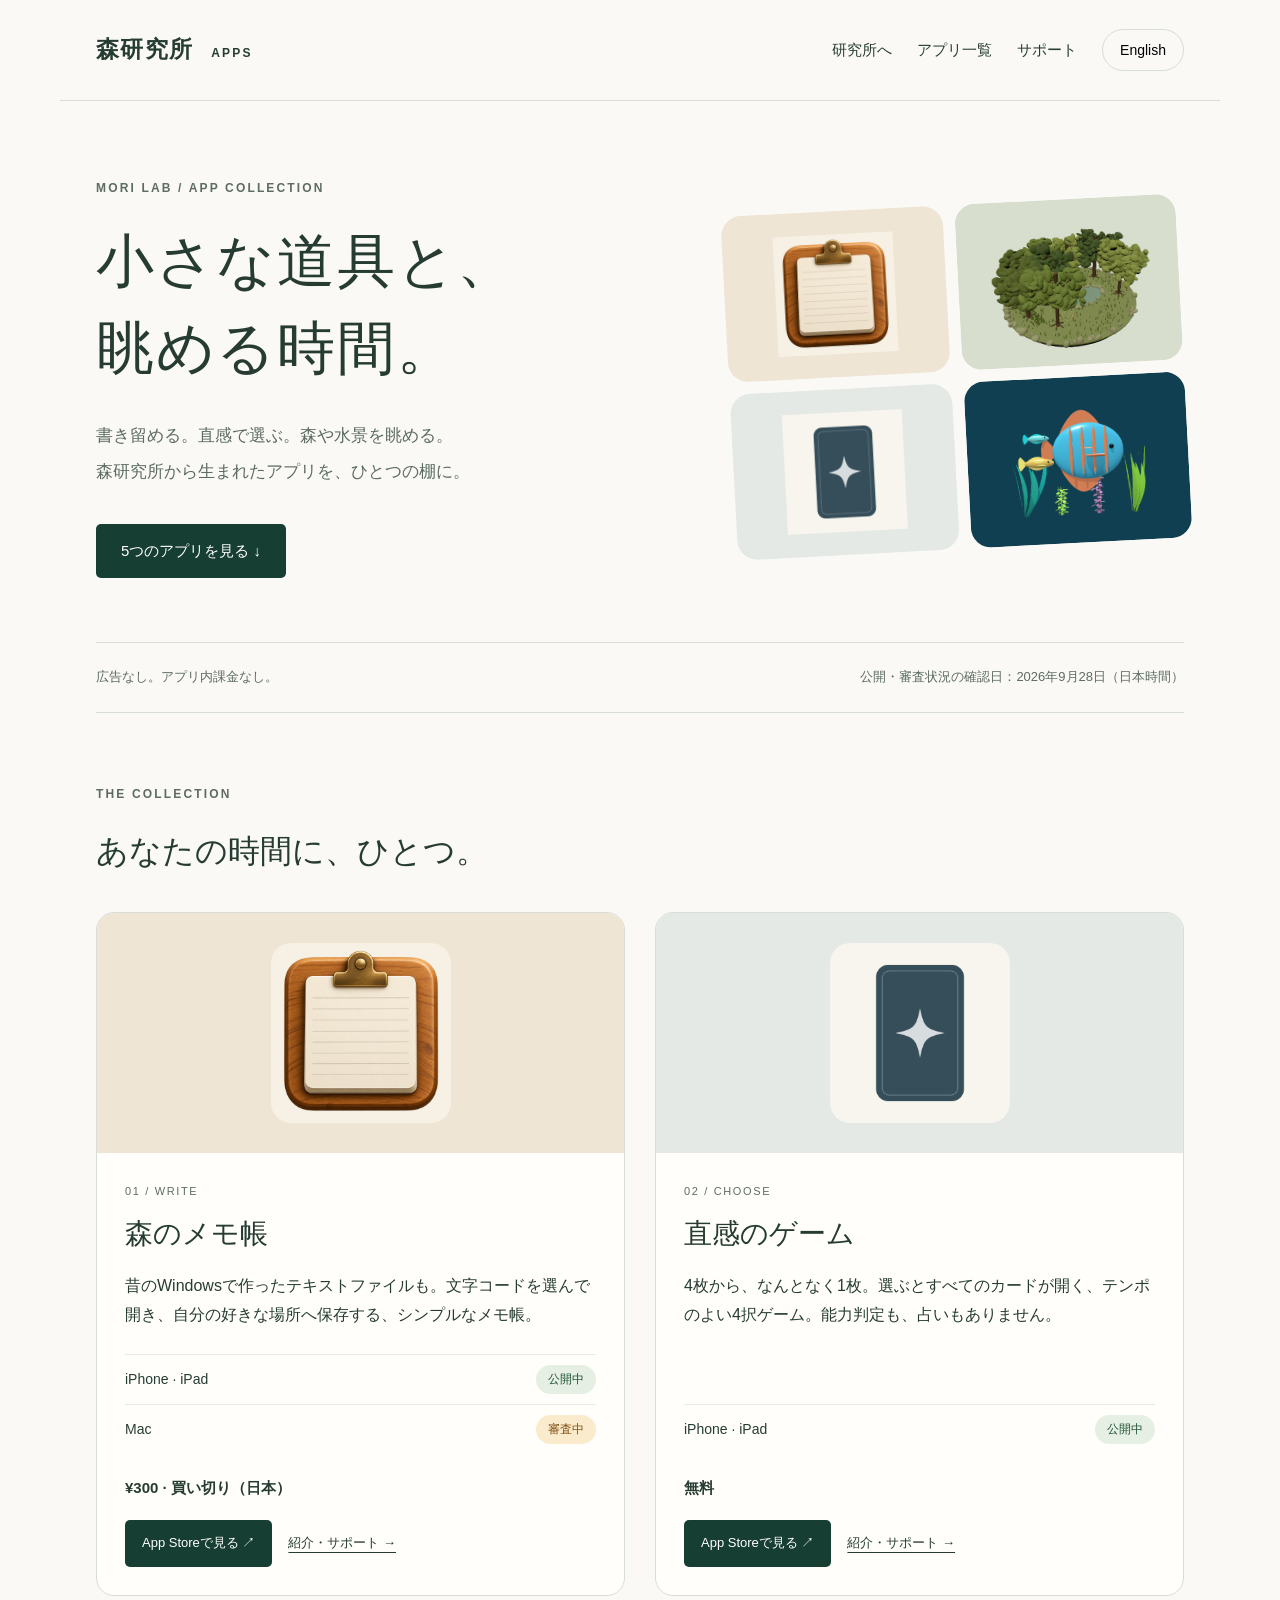
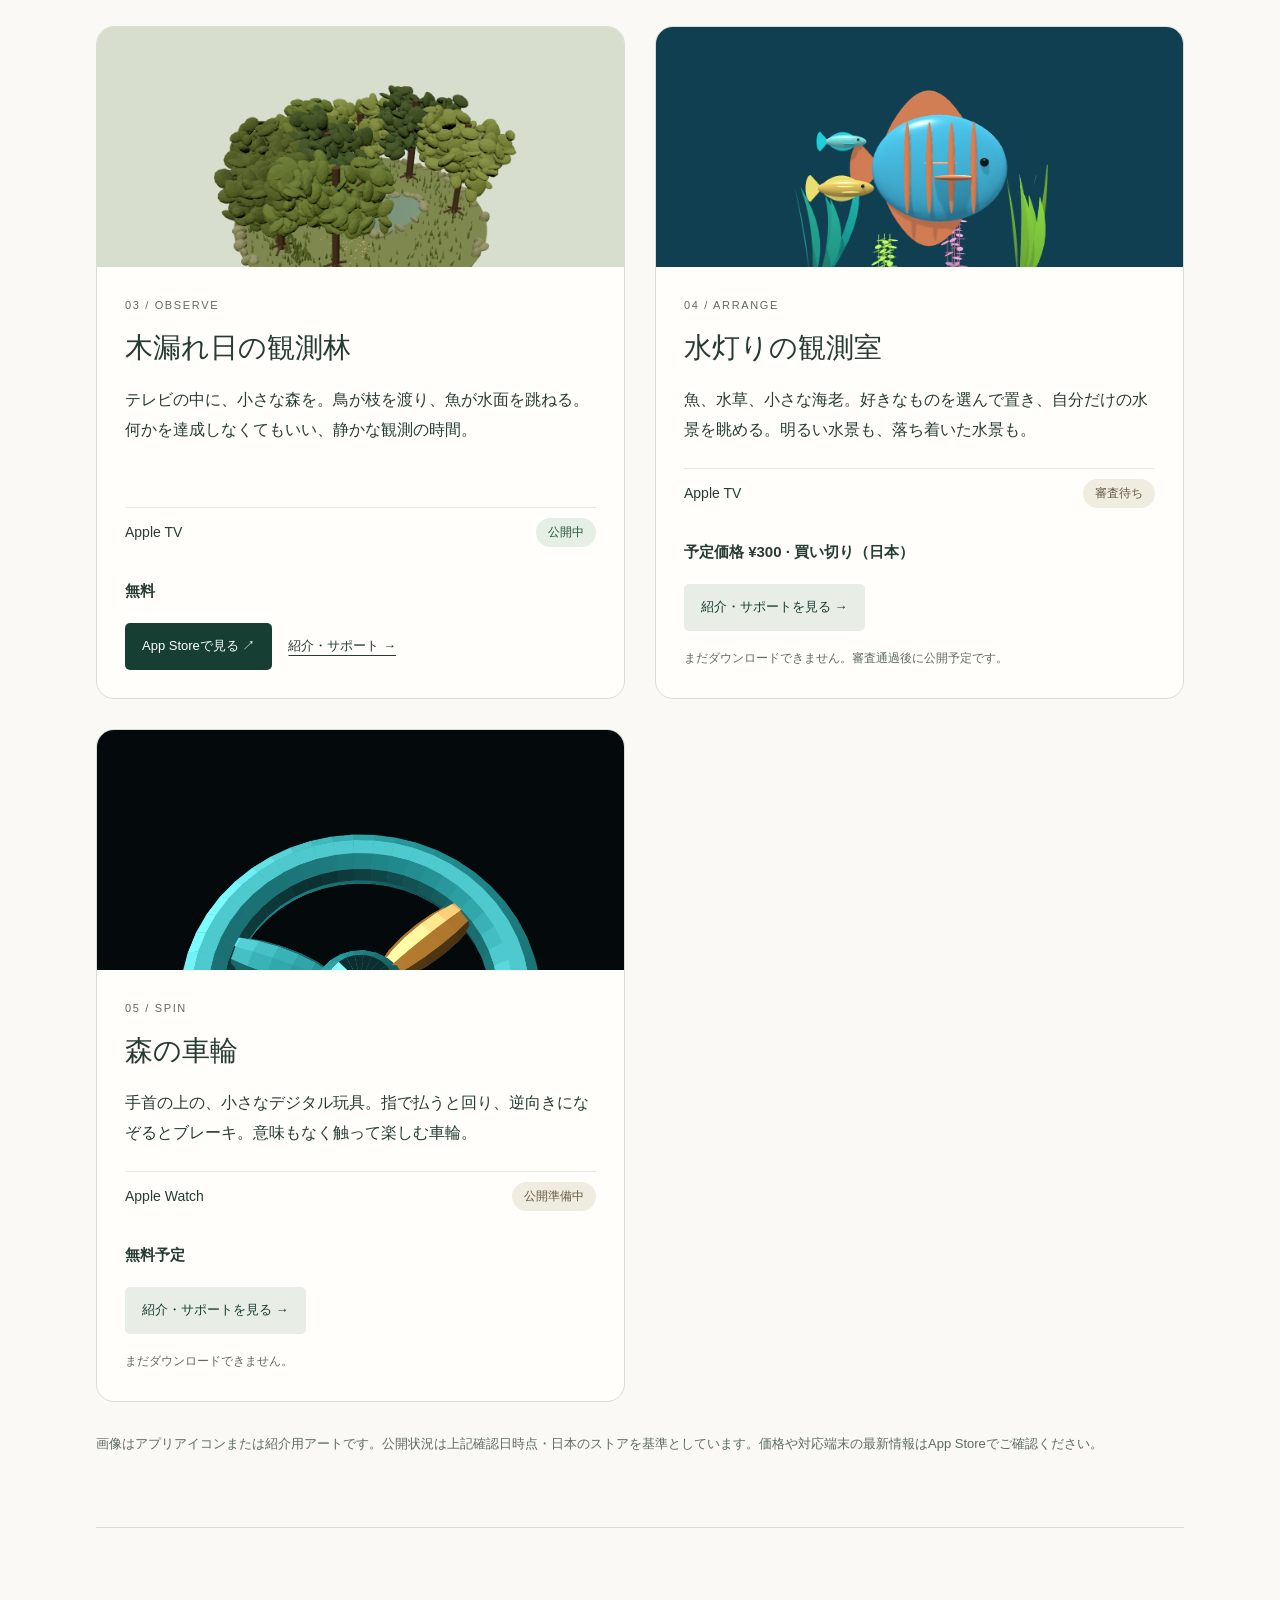
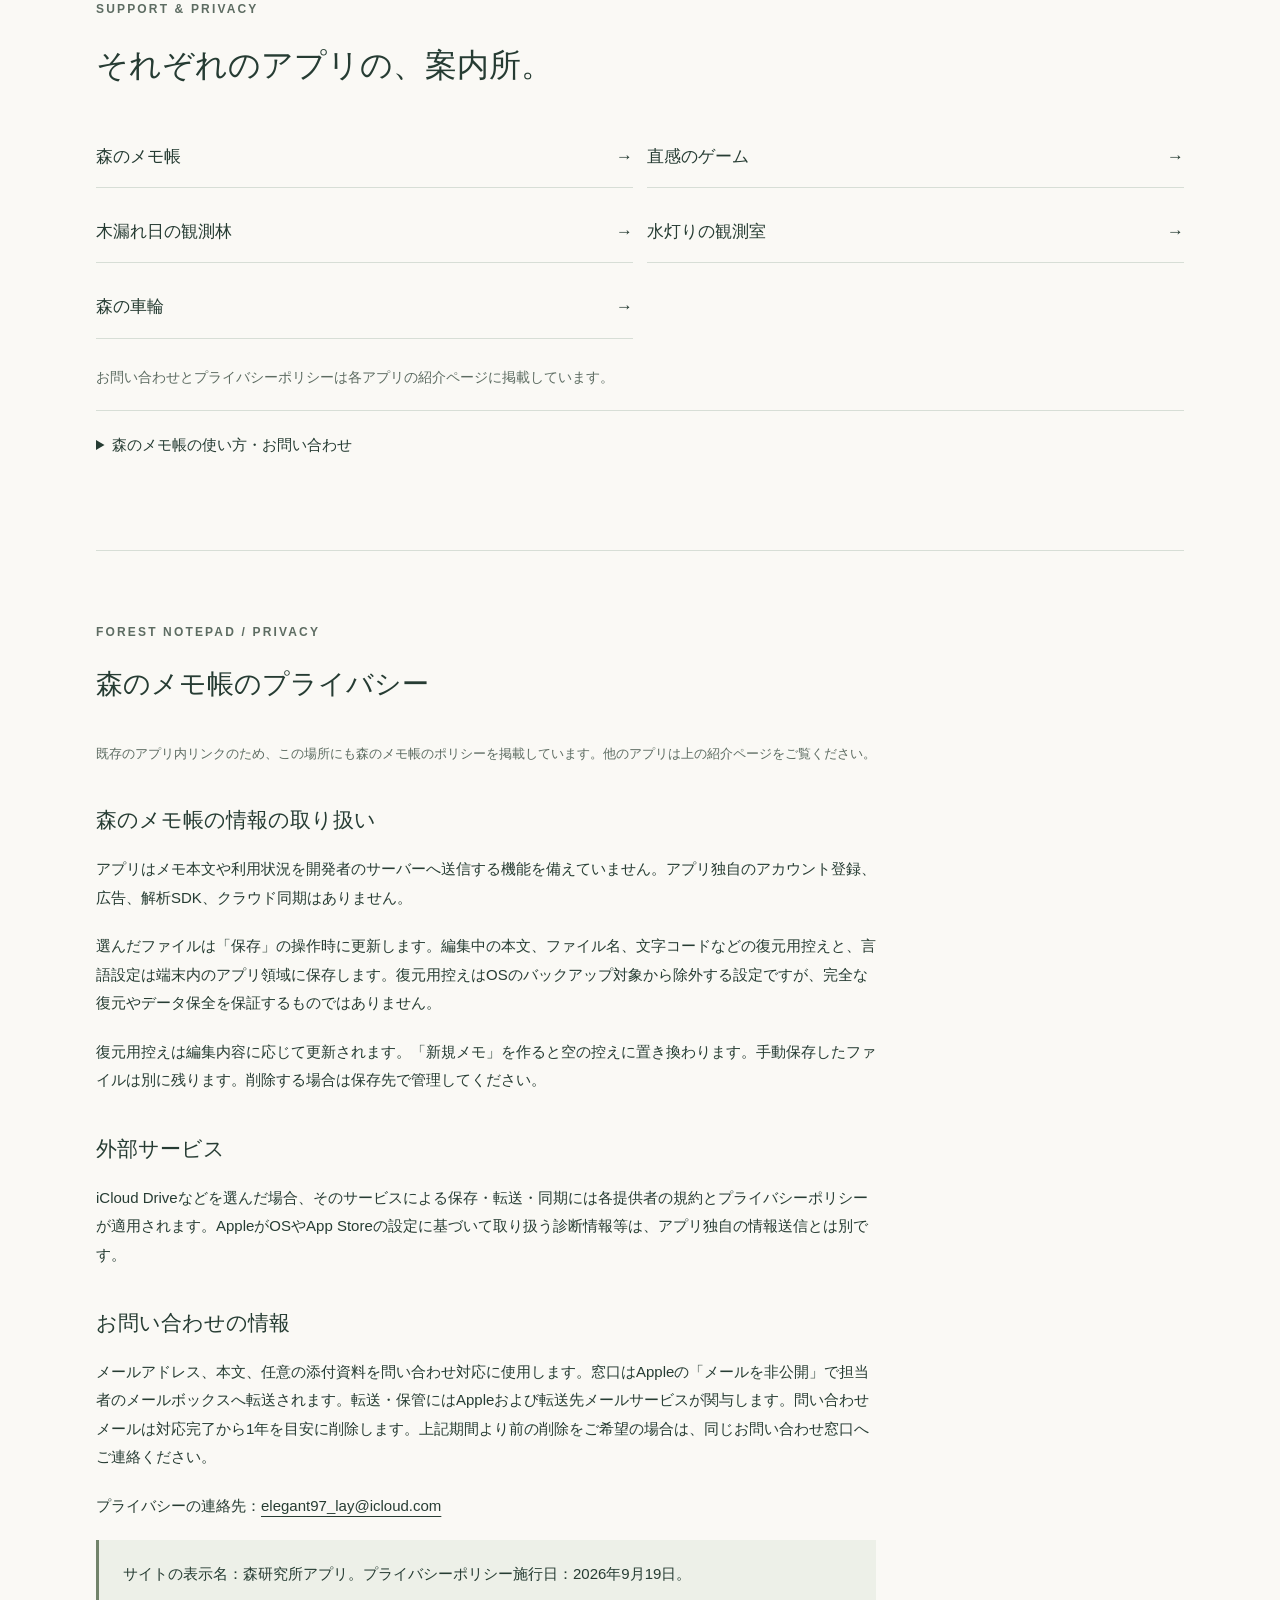
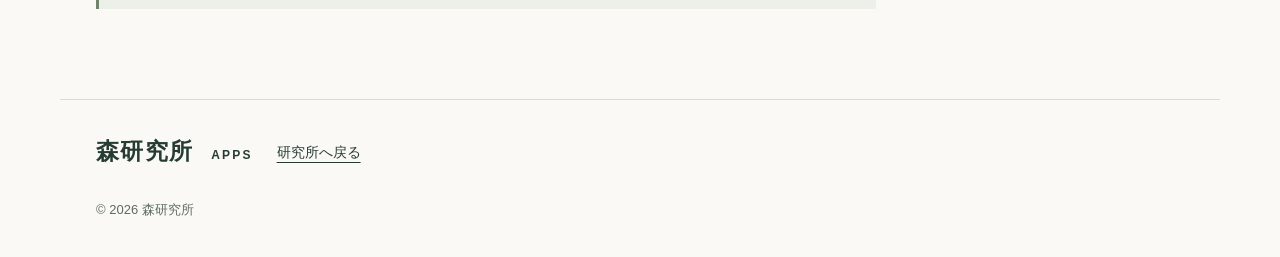
==== apps.html @ 196e6531 "Add Forest Wheel support and privacy page as preparing for release" ====
<!doctype html>
<html lang="ja"><head><meta charset="utf-8"><meta name="viewport" content="width=device-width,initial-scale=1"><meta name="description" content="森研究所のアプリをひとつの棚に。森のメモ帳、直感のゲーム、木漏れ日の観測林、水灯りの観測室の紹介・公開状況・サポート。"><title>森研究所アプリ | 小さな道具と、眺める時間。</title><link rel="icon" href="apps-notepad.png"><link rel="stylesheet" href="apps.css"><link rel="stylesheet" href="apps-catalog.css"></head>
<body class="catalog"><a class="skip" href="#apps">アプリ一覧へ</a>
<header><a class="brand" href="apps.html">森研究所 <span>APPS</span></a><nav aria-label="Main"><a href="index.html" data-ja="研究所へ" data-en="Mori Lab">研究所へ</a><a href="#apps" data-ja="アプリ一覧" data-en="Collection">アプリ一覧</a><a href="#support" data-ja="サポート" data-en="Support">サポート</a><button id="language" type="button" aria-label="Switch to English">English</button></nav></header>
<main id="home"><section class="catalog-hero"><div><p class="eyebrow">MORI LAB / APP COLLECTION</p><h1 data-ja="小さな道具と、<br>眺める時間。" data-en="Small tools.<br>Quiet moments.">小さな道具と、<br>眺める時間。</h1><p class="intro" data-ja="書き留める。直感で選ぶ。森や水景を眺める。<br>森研究所から生まれたアプリを、ひとつの棚に。" data-en="Write a note. Follow a hunch. Watch a little world.<br>All our released and submitted apps, in one place.">書き留める。直感で選ぶ。森や水景を眺める。<br>森研究所から生まれたアプリを、ひとつの棚に。</p><a class="button" href="#apps" data-ja="5つのアプリを見る ↓" data-en="Explore the five apps ↓">5つのアプリを見る ↓</a></div><div class="collection-art" aria-hidden="true"><div class="tile note"><img src="apps-notepad.png" alt="" width="1024" height="1024"></div><div class="tile forest"><img src="apps-forest-observatory.png" alt="" width="1280" height="768"></div><div class="tile cards"><img src="apps-intuition.png" alt="" width="1024" height="1024"></div><div class="tile water"><img src="waterlight-art.png" alt="" width="1280" height="768"></div></div></section>
<div class="collection-note"><p data-ja="広告なし。アプリ内課金なし。" data-en="No ads. No in-app purchases.">広告なし。アプリ内課金なし。</p><p data-ja="公開・審査状況の確認日：2026年9月28日（日本時間）" data-en="Release status checked: September 28, 2026 (Japan time).">公開・審査状況の確認日：2026年9月28日（日本時間）</p></div>
<section id="apps" class="section"><p class="eyebrow">THE COLLECTION</p><h2 data-ja="あなたの時間に、ひとつ。" data-en="Find a little space for you.">あなたの時間に、ひとつ。</h2><div class="app-grid">
<article class="catalog-card" id="app-notepad"><a class="card-art note" href="notepad.html" aria-label="森のメモ帳の紹介"><img src="apps-notepad.png" alt="森のメモ帳のクリップボードアイコン" width="1024" height="1024"></a><div class="card-copy"><p class="card-kicker">01 / WRITE</p><h3 data-ja="森のメモ帳" data-en="Forest Notepad">森のメモ帳</h3><p class="card-description" data-ja="昔のWindowsで作ったテキストファイルも。文字コードを選んで開き、自分の好きな場所へ保存する、シンプルなメモ帳。" data-en="Open older Japanese Windows text files, choose an encoding, and save where you want. A simple home for plain text.">昔のWindowsで作ったテキストファイルも。文字コードを選んで開き、自分の好きな場所へ保存する、シンプルなメモ帳。</p><ul class="release-list"><li><span>iPhone · iPad</span><span class="release live" data-ja="公開中" data-en="Available">公開中</span></li><li><span>Mac</span><span class="release review" data-ja="審査中" data-en="In review">審査中</span></li></ul><p class="price" data-ja="¥300 · 買い切り（日本）" data-en="¥300 · One-time purchase in Japan">¥300 · 買い切り（日本）</p><div class="card-links"><a class="button" href="https://apps.apple.com/jp/app/id6816288116" data-ja="App Storeで見る ↗" data-en="View on the App Store ↗">App Storeで見る ↗</a><a href="notepad.html" data-ja="紹介・サポート →" data-en="Details & support →">紹介・サポート →</a></div></div></article>
<article class="catalog-card" id="app-intuition"><a class="card-art cards" href="intuition-game.html" aria-label="直感のゲームの紹介"><img src="apps-intuition.png" alt="直感のゲームのカードアイコン" width="1024" height="1024"></a><div class="card-copy"><p class="card-kicker">02 / CHOOSE</p><h3>直感のゲーム</h3><p class="card-description" data-ja="4枚から、なんとなく1枚。選ぶとすべてのカードが開く、テンポのよい4択ゲーム。能力判定も、占いもありません。" data-en="Four cards. Follow a hunch. Reveal all four, then try again. A simple guessing game, not a test of psychic ability.">4枚から、なんとなく1枚。選ぶとすべてのカードが開く、テンポのよい4択ゲーム。能力判定も、占いもありません。</p><ul class="release-list"><li><span>iPhone · iPad</span><span class="release live" data-ja="公開中" data-en="Available">公開中</span></li></ul><p class="price" data-ja="無料" data-en="Free">無料</p><div class="card-links"><a class="button" href="https://apps.apple.com/jp/app/id6815533406" data-ja="App Storeで見る ↗" data-en="View on the App Store ↗">App Storeで見る ↗</a><a href="intuition-game.html" data-ja="紹介・サポート →" data-en="Details & support →">紹介・サポート →</a></div></div></article>
<article class="catalog-card" id="app-forest"><a class="card-art forest" href="forest-observatory.html" aria-label="木漏れ日の観測林の紹介"><img src="apps-forest-observatory.png" alt="木々と池のある、小さな立体の森" width="1280" height="768" loading="lazy"></a><div class="card-copy"><p class="card-kicker">03 / OBSERVE</p><h3>木漏れ日の観測林</h3><p class="card-description" data-ja="テレビの中に、小さな森を。鳥が枝を渡り、魚が水面を跳ねる。何かを達成しなくてもいい、静かな観測の時間。" data-en="A little forest on your TV. Birds move between branches; fish jump from the pond. Nothing to achieve. Just time to observe.">テレビの中に、小さな森を。鳥が枝を渡り、魚が水面を跳ねる。何かを達成しなくてもいい、静かな観測の時間。</p><ul class="release-list"><li><span>Apple TV</span><span class="release live" data-ja="公開中" data-en="Available">公開中</span></li></ul><p class="price" data-ja="無料" data-en="Free">無料</p><div class="card-links"><a class="button" href="https://apps.apple.com/jp/app/id6814846496" data-ja="App Storeで見る ↗" data-en="View on the App Store ↗">App Storeで見る ↗</a><a href="forest-observatory.html" data-ja="紹介・サポート →" data-en="Details & support →">紹介・サポート →</a></div></div></article>
<article class="catalog-card" id="app-waterlight"><a class="card-art water" href="waterlight.html" aria-label="水灯りの観測室の紹介"><img src="waterlight-art.png" alt="青い魚と小魚、鮮やかな水草" width="1280" height="768" loading="lazy"></a><div class="card-copy"><p class="card-kicker">04 / ARRANGE</p><h3>水灯りの観測室</h3><p class="card-description" data-ja="魚、水草、小さな海老。好きなものを選んで置き、自分だけの水景を眺める。明るい水景も、落ち着いた水景も。" data-en="Choose fish, aquatic plants and tiny shrimp. Arrange your own underwater scene, in bright or subdued light.">魚、水草、小さな海老。好きなものを選んで置き、自分だけの水景を眺める。明るい水景も、落ち着いた水景も。</p><ul class="release-list"><li><span>Apple TV</span><span class="release pending" data-ja="審査待ち" data-en="Waiting for review">審査待ち</span></li></ul><p class="price" data-ja="予定価格 ¥300 · 買い切り（日本）" data-en="Planned: ¥300 · One-time purchase in Japan">予定価格 ¥300 · 買い切り（日本）</p><div class="card-links"><a class="button secondary" href="waterlight.html" data-ja="紹介・サポートを見る →" data-en="Details & support →">紹介・サポートを見る →</a></div><p class="availability-note" data-ja="まだダウンロードできません。審査通過後に公開予定です。" data-en="Not available to download yet. Release is planned after approval.">まだダウンロードできません。審査通過後に公開予定です。</p></div></article>
<article class="catalog-card" id="app-kururi"><a class="card-art" href="kururi.html" aria-label="森の車輪の紹介"><img src="kururi-icon.png" alt="青緑と金色の車輪" width="1024" height="1024" loading="lazy"></a><div class="card-copy"><p class="card-kicker">05 / SPIN</p><h3>森の車輪</h3><p class="card-description" data-ja="手首の上の、小さなデジタル玩具。指で払うと回り、逆向きになぞるとブレーキ。意味もなく触って楽しむ車輪。" data-en="A small digital toy for your wrist. Flick to spin, swipe the other way to slow down, and touch the center to stop.">手首の上の、小さなデジタル玩具。指で払うと回り、逆向きになぞるとブレーキ。意味もなく触って楽しむ車輪。</p><ul class="release-list"><li><span>Apple Watch</span><span class="release pending" data-ja="公開準備中" data-en="Preparing for release">公開準備中</span></li></ul><p class="price" data-ja="無料予定" data-en="Planned: Free">無料予定</p><div class="card-links"><a class="button secondary" href="kururi.html" data-ja="紹介・サポートを見る →" data-en="Details & support →">紹介・サポートを見る →</a></div><p class="availability-note" data-ja="まだダウンロードできません。" data-en="Not available to download yet.">まだダウンロードできません。</p></div></article>
</div><p class="catalog-caption" data-ja="画像はアプリアイコンまたは紹介用アートです。公開状況は上記確認日時点・日本のストアを基準としています。価格や対応端末の最新情報はApp Storeでご確認ください。" data-en="Images are app icons or promotional artwork. Status reflects the Japanese storefront as of the date above. Check the App Store for current prices and compatibility.">画像はアプリアイコンまたは紹介用アートです。公開状況は上記確認日時点・日本のストアを基準としています。価格や対応端末の最新情報はApp Storeでご確認ください。</p></section>
<section id="support" class="section"><p class="eyebrow">SUPPORT & PRIVACY</p><h2 data-ja="それぞれのアプリの、案内所。" data-en="A little help, for each app.">それぞれのアプリの、案内所。</h2><div class="support-grid"><a href="notepad.html#support">森のメモ帳 <span>→</span></a><a href="intuition-game.html#support">直感のゲーム <span>→</span></a><a href="forest-observatory.html#support">木漏れ日の観測林 <span>→</span></a><a href="waterlight.html#support">水灯りの観測室 <span>→</span></a><a href="kururi.html#support">森の車輪 <span>→</span></a></div><p class="support-contact" data-ja="お問い合わせとプライバシーポリシーは各アプリの紹介ページに掲載しています。" data-en="Find contact details and the privacy policy on each app’s page.">お問い合わせとプライバシーポリシーは各アプリの紹介ページに掲載しています。</p><details class="legacy-support"><summary data-ja="森のメモ帳の使い方・お問い合わせ" data-en="Forest Notepad instructions & contact">森のメモ帳の使い方・お問い合わせ</summary><div id="support-copy"></div></details></section>
<section id="privacy" class="section privacy"><p class="eyebrow">FOREST NOTEPAD / PRIVACY</p><h2 data-ja="森のメモ帳のプライバシー" data-en="Forest Notepad privacy">森のメモ帳のプライバシー</h2><p class="catalog-caption" data-ja="既存のアプリ内リンクのため、この場所にも森のメモ帳のポリシーを掲載しています。他のアプリは上の紹介ページをご覧ください。" data-en="This policy remains here for existing in-app links. For other apps, see their individual pages above.">既存のアプリ内リンクのため、この場所にも森のメモ帳のポリシーを掲載しています。他のアプリは上の紹介ページをご覧ください。</p><div id="privacy-copy"></div></section>
</main><footer><a class="brand" href="apps.html">森研究所 <span>APPS</span></a><a href="index.html" data-ja="研究所へ戻る" data-en="Back to Mori Lab">研究所へ戻る</a><p>© 2026 森研究所</p></footer><script src="apps.js"></script></body></html>
---- apps.css ----
:root{--forest:#173e32;--paper:#faf9f5;--ink:#263c33;--line:#d7ded6;--muted:#5d6c62}*{box-sizing:border-box}html{scroll-behavior:smooth;scroll-padding-top:30px}body{margin:0;background:var(--paper);color:var(--ink);font-family:-apple-system,BlinkMacSystemFont,"Hiragino Kaku Gothic ProN",sans-serif;font-size:17px;line-height:1.9}a{color:inherit;text-underline-offset:5px}button{font:inherit;cursor:pointer}.preview{background:var(--forest);color:#f4f7ee;text-align:center;padding:8px 16px;font-size:14px}header,main,footer{max-width:1160px;margin:auto;padding:0 36px}header{display:flex;align-items:center;justify-content:space-between;padding-top:28px;padding-bottom:28px;border-bottom:1px solid var(--line);gap:24px}.brand{text-decoration:none;font-size:23px;font-weight:650;letter-spacing:.06em}.brand span{font-size:12px;letter-spacing:.18em;margin-left:10px}nav{display:flex;gap:25px;align-items:center;font-size:15px}nav a{text-decoration:none}nav button{font-size:14px;border:1px solid var(--line);border-radius:40px;padding:7px 17px;background:transparent}.hero{display:grid;grid-template-columns:1.2fr 1fr;align-items:center;min-height:620px;gap:40px}.eyebrow{font-size:12px;font-weight:650;letter-spacing:.18em;color:var(--muted);margin:0 0 20px}h1{font-family:serif;font-size:clamp(34px,4.1vw,54px);line-height:1.55;letter-spacing:.03em;margin:0 0 26px;font-weight:500}.intro{color:var(--muted);line-height:2.1;margin-bottom:34px}.button{display:inline-block;background:var(--forest);color:white;text-decoration:none;padding:13px 25px;border-radius:5px;font-size:15px}.art{position:relative;text-align:center;padding:45px 20px;background:#e9eee5;border-radius:200px 200px 10px 10px}.art img{display:block;position:relative;width:76%;height:auto;margin:0 auto;mix-blend-mode:multiply;filter:drop-shadow(0 20px 15px #24332516)}.art p{font-size:11px;letter-spacing:.2em;margin:20px 0 0}.section{padding:70px 0;border-top:1px solid var(--line)}h2{font-family:serif;font-size:32px;font-weight:500;line-height:1.6;margin:0 0 35px}h3{font-size:25px;font-weight:550;margin:15px 0}p{margin:0 0 20px}.app{display:grid;grid-template-columns:60px 1fr 1fr;gap:30px;padding:38px 0}.app-number{font-family:serif;font-size:30px;color:#89958a}.tag{display:inline-block;border:1px solid #becab9;border-radius:30px;padding:3px 13px;font-size:13px}.platform{font-size:14px;color:var(--muted);letter-spacing:.05em}.text-link{font-size:15px}.paper{background:#fffefb;padding:23px 28px;border:1px solid #e1dfd4;box-shadow:5px 8px 0 #eae7dc;transform:rotate(1deg)}.paper-top{border-bottom:1px solid var(--line);padding-bottom:10px;font-size:13px}.paper-top span{float:right;font-size:12px}.paper p{font-family:serif;padding:18px 0;line-height:1.8}.paper small{font-size:12px;color:var(--muted)}.features{display:grid;grid-template-columns:repeat(3,1fr);gap:30px}.features article{border-left:1px solid var(--line);padding-left:25px}.features span{font-size:12px;letter-spacing:.12em;color:var(--muted)}.features h3{font-size:21px}.features p{font-size:16px}.copy{max-width:780px}.copy h3{font-size:21px;margin-top:34px}.copy li{padding-bottom:12px}.copy a{overflow-wrap:anywhere}.notice{background:#edf0e8;padding:20px 24px;border-left:3px solid #71836a;font-size:15px}.privacy{font-size:16px}footer{display:flex;flex-wrap:wrap;gap:24px;align-items:center;padding-top:30px;padding-bottom:35px;border-top:1px solid var(--line);font-size:14px}footer p{width:100%;font-size:13px;color:var(--muted);margin:0}a:hover{opacity:.75}a:focus-visible,button:focus-visible{outline:3px solid #b87824;outline-offset:5px}@media(max-width:700px){header,main,footer{padding-left:22px;padding-right:22px}header{align-items:flex-start;flex-direction:column;gap:16px}nav{gap:24px}.hero{grid-template-columns:1fr;padding:50px 0;gap:35px}.art{max-width:330px;width:100%;margin:auto;padding:25px}.art img{width:70%}.section{padding:45px 0}.app{grid-template-columns:1fr;padding:0;gap:20px}.app-number{display:none}.paper{margin:10px 4px 0}.features{grid-template-columns:1fr}.features article{padding-bottom:12px}h2{font-size:27px}.copy ul{padding-left:22px}}@media(prefers-reduced-motion:reduce){html{scroll-behavior:auto}}

nav{flex-wrap:wrap} @media(max-width:400px){nav{gap:12px}.brand{font-size:21px}}
---- apps-catalog.css ----
.catalog-hero{display:grid;grid-template-columns:1.25fr 1fr;gap:64px;align-items:center;padding:76px 0 64px}.catalog h1{font-size:clamp(34px,4.5vw,58px);line-height:1.5}.collection-art{display:grid;grid-template-columns:1fr 1fr;gap:12px;transform:rotate(-3deg)}.tile{height:166px;border-radius:20px;overflow:hidden;display:grid;place-items:center}.tile img{display:block;width:100%;height:100%;object-fit:contain}.tile.note img,.tile.cards img{width:72%;height:72%;border-radius:18px}.note{background:#efe5d4}.forest{background:#dce4d1}.cards{background:#e4e9e6}.water{background:#d7e5e8}.tile.forest img,.tile.water img{object-fit:cover}.collection-note{display:flex;justify-content:space-between;gap:12px;flex-wrap:wrap;border-top:1px solid var(--line);padding:22px 0;color:var(--muted);font-size:13px}.collection-note p{margin:0}.app-grid{display:grid;grid-template-columns:1fr 1fr;gap:30px}.catalog-card{display:flex;flex-direction:column;background:#fffefa;border:1px solid #d7ded6;border-radius:18px;overflow:hidden}.card-art{height:240px;display:grid;place-items:center;overflow:hidden}.card-art img{display:block;width:100%;height:100%;object-fit:cover}.card-art.note img,.card-art.cards img{height:180px;width:180px;object-fit:contain;border-radius:20px}.card-art:hover{opacity:1;filter:brightness(1.025)}.card-copy{padding:28px;display:flex;flex:1;flex-direction:column}.card-kicker{font-size:11px;letter-spacing:.15em;color:var(--muted);margin:0}.card-copy h3{font-family:serif;font-size:28px;line-height:1.4;margin:12px 0 18px}.card-description{font-size:16px;line-height:1.85;flex:1}.release-list{padding:0;margin:4px 0 20px;list-style:none}.release-list li{display:flex;align-items:center;justify-content:space-between;gap:12px;border-top:1px solid #e7eae3;padding:10px 0;font-size:14px}.release{font-size:12px;padding:3px 12px;border-radius:24px;white-space:nowrap}.release.live{color:#225638;background:#e6efe4}.release.review{color:#805013;background:#fbebcd}.release.pending{color:#635b45;background:#f1ece0}.price{font-size:15px;font-weight:600;margin:0 0 18px}.card-links{display:flex;align-items:center;gap:16px;flex-wrap:wrap;font-size:13px}.card-links .button{font-size:13px;padding:11px 17px}.button.secondary{background:#e8ede5;color:var(--forest)}.availability-note{font-size:12px;color:var(--muted);margin:16px 0 0}.catalog-caption{font-size:13px;color:var(--muted);margin:30px 0 0}.support-grid{display:grid;grid-template-columns:1fr 1fr;gap:14px}.support-grid a{display:flex;justify-content:space-between;border-bottom:1px solid var(--line);padding:14px 0;text-decoration:none}.support-contact{font-size:14px;color:var(--muted);margin-top:25px}.legacy-support{border-top:1px solid var(--line);padding:20px 0}.legacy-support summary{cursor:pointer;font-size:15px}.skip{position:absolute;left:20px;top:-100px;background:white;padding:12px;z-index:10}.skip:focus{top:10px}.catalog .privacy h2{font-size:27px}.catalog .privacy .copy{font-size:15px}.catalog .privacy .catalog-caption{margin:0 0 25px}@media(max-width:800px){.catalog-hero{gap:30px;padding:52px 0}.tile{height:140px}.card-art{height:210px}.card-copy{padding:23px}}@media(max-width:600px){.catalog-hero{grid-template-columns:1fr;gap:40px}.collection-art{max-width:350px;width:100%;margin:auto;transform:rotate(-2deg)}.tile{height:145px}.app-grid,.support-grid{grid-template-columns:1fr}.card-art{height:230px}.catalog h1{font-size:38px}.catalog .section{padding:45px 0}.card-copy h3{font-size:26px}.collection-note{gap:6px}.catalog nav{gap:16px}.card-links{gap:18px}.catalog-caption{line-height:1.9}}@media(prefers-reduced-motion:reduce){.collection-art{transform:none}}
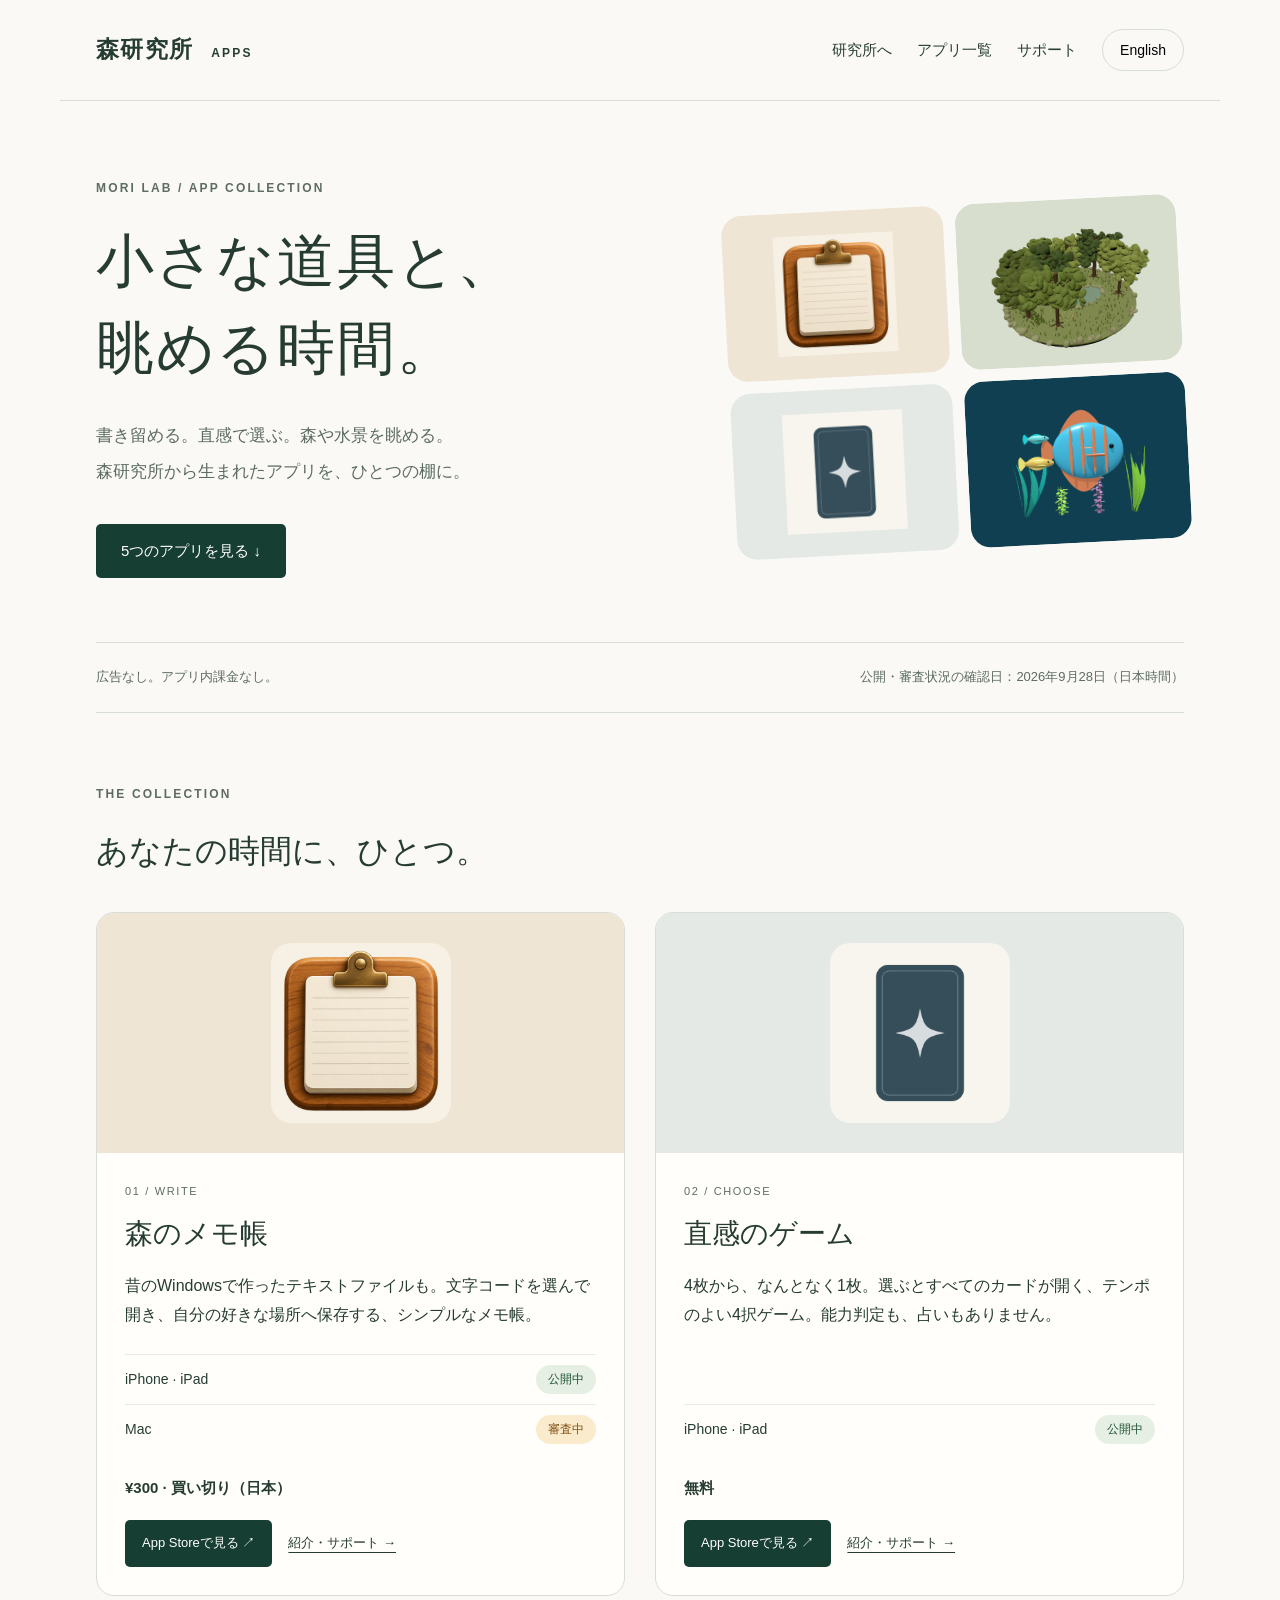
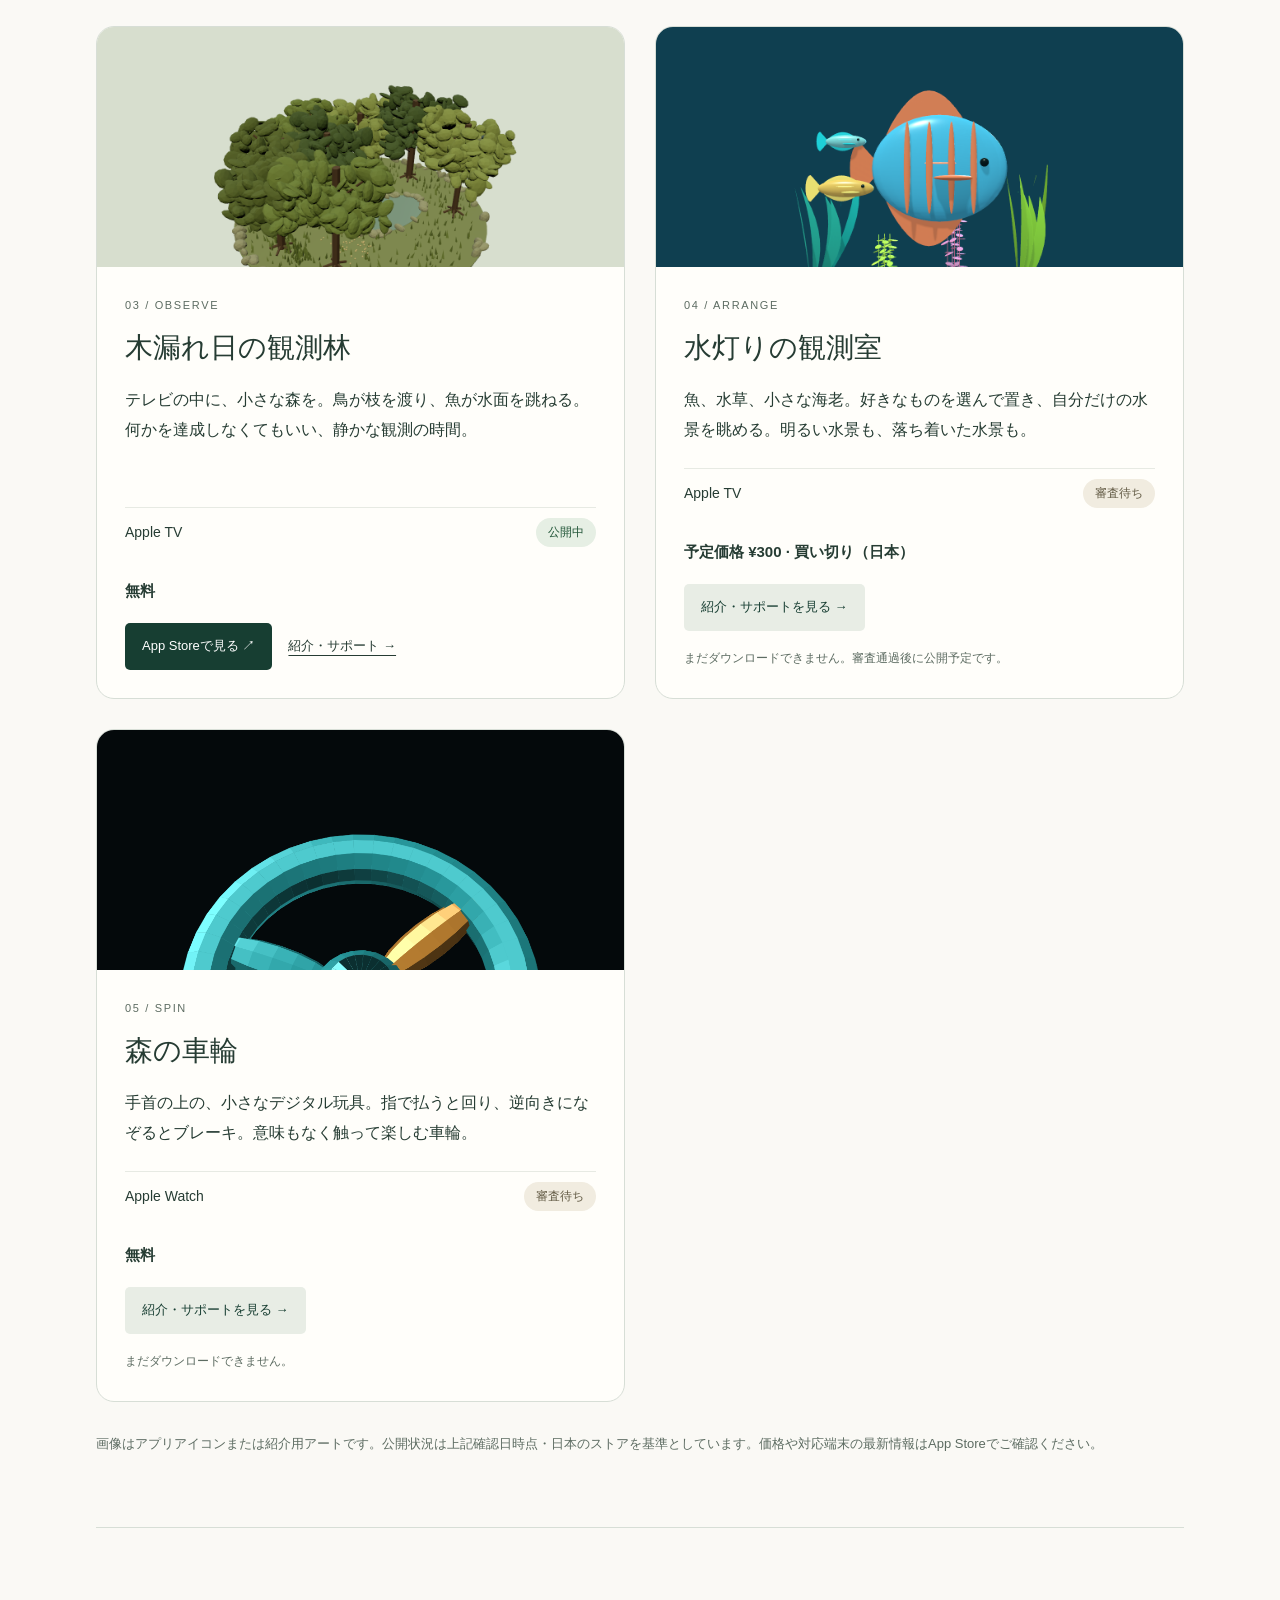
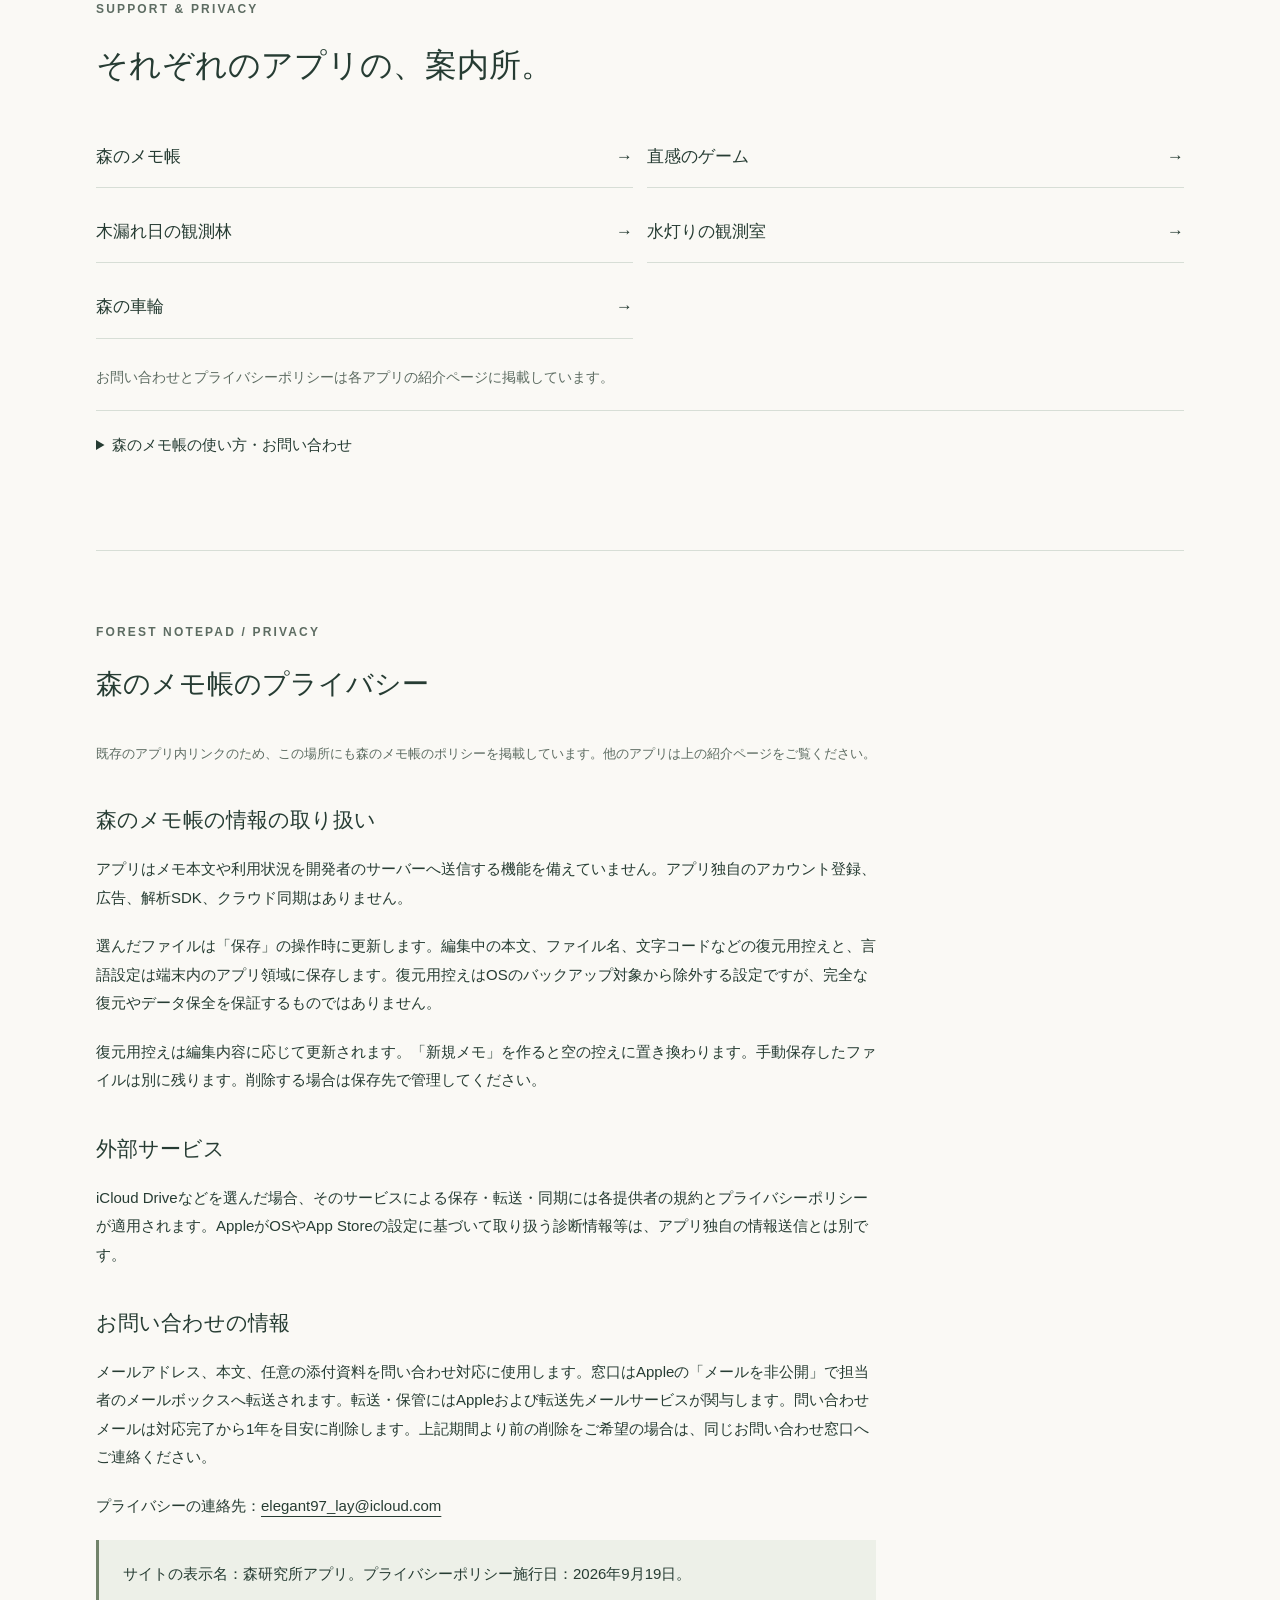
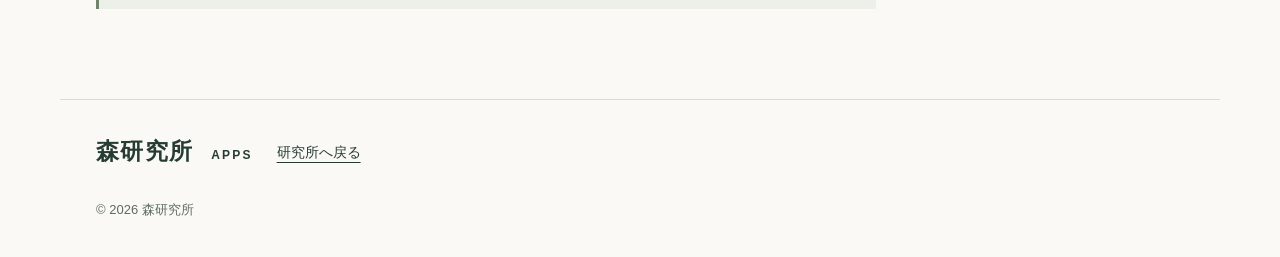
==== commit 003055c6: "Record Forest Wheel review submission" ====
--- a/apps.html
+++ b/apps.html
@@ -9,7 +9,7 @@
 <article class="catalog-card" id="app-intuition"><a class="card-art cards" href="intuition-game.html" aria-label="直感のゲームの紹介"><img src="apps-intuition.png" alt="直感のゲームのカードアイコン" width="1024" height="1024"></a><div class="card-copy"><p class="card-kicker">02 / CHOOSE</p><h3>直感のゲーム</h3><p class="card-description" data-ja="4枚から、なんとなく1枚。選ぶとすべてのカードが開く、テンポのよい4択ゲーム。能力判定も、占いもありません。" data-en="Four cards. Follow a hunch. Reveal all four, then try again. A simple guessing game, not a test of psychic ability.">4枚から、なんとなく1枚。選ぶとすべてのカードが開く、テンポのよい4択ゲーム。能力判定も、占いもありません。</p><ul class="release-list"><li><span>iPhone · iPad</span><span class="release live" data-ja="公開中" data-en="Available">公開中</span></li></ul><p class="price" data-ja="無料" data-en="Free">無料</p><div class="card-links"><a class="button" href="https://apps.apple.com/jp/app/id6815533406" data-ja="App Storeで見る ↗" data-en="View on the App Store ↗">App Storeで見る ↗</a><a href="intuition-game.html" data-ja="紹介・サポート →" data-en="Details & support →">紹介・サポート →</a></div></div></article>
 <article class="catalog-card" id="app-forest"><a class="card-art forest" href="forest-observatory.html" aria-label="木漏れ日の観測林の紹介"><img src="apps-forest-observatory.png" alt="木々と池のある、小さな立体の森" width="1280" height="768" loading="lazy"></a><div class="card-copy"><p class="card-kicker">03 / OBSERVE</p><h3>木漏れ日の観測林</h3><p class="card-description" data-ja="テレビの中に、小さな森を。鳥が枝を渡り、魚が水面を跳ねる。何かを達成しなくてもいい、静かな観測の時間。" data-en="A little forest on your TV. Birds move between branches; fish jump from the pond. Nothing to achieve. Just time to observe.">テレビの中に、小さな森を。鳥が枝を渡り、魚が水面を跳ねる。何かを達成しなくてもいい、静かな観測の時間。</p><ul class="release-list"><li><span>Apple TV</span><span class="release live" data-ja="公開中" data-en="Available">公開中</span></li></ul><p class="price" data-ja="無料" data-en="Free">無料</p><div class="card-links"><a class="button" href="https://apps.apple.com/jp/app/id6814846496" data-ja="App Storeで見る ↗" data-en="View on the App Store ↗">App Storeで見る ↗</a><a href="forest-observatory.html" data-ja="紹介・サポート →" data-en="Details & support →">紹介・サポート →</a></div></div></article>
 <article class="catalog-card" id="app-waterlight"><a class="card-art water" href="waterlight.html" aria-label="水灯りの観測室の紹介"><img src="waterlight-art.png" alt="青い魚と小魚、鮮やかな水草" width="1280" height="768" loading="lazy"></a><div class="card-copy"><p class="card-kicker">04 / ARRANGE</p><h3>水灯りの観測室</h3><p class="card-description" data-ja="魚、水草、小さな海老。好きなものを選んで置き、自分だけの水景を眺める。明るい水景も、落ち着いた水景も。" data-en="Choose fish, aquatic plants and tiny shrimp. Arrange your own underwater scene, in bright or subdued light.">魚、水草、小さな海老。好きなものを選んで置き、自分だけの水景を眺める。明るい水景も、落ち着いた水景も。</p><ul class="release-list"><li><span>Apple TV</span><span class="release pending" data-ja="審査待ち" data-en="Waiting for review">審査待ち</span></li></ul><p class="price" data-ja="予定価格 ¥300 · 買い切り（日本）" data-en="Planned: ¥300 · One-time purchase in Japan">予定価格 ¥300 · 買い切り（日本）</p><div class="card-links"><a class="button secondary" href="waterlight.html" data-ja="紹介・サポートを見る →" data-en="Details & support →">紹介・サポートを見る →</a></div><p class="availability-note" data-ja="まだダウンロードできません。審査通過後に公開予定です。" data-en="Not available to download yet. Release is planned after approval.">まだダウンロードできません。審査通過後に公開予定です。</p></div></article>
-<article class="catalog-card" id="app-kururi"><a class="card-art" href="kururi.html" aria-label="森の車輪の紹介"><img src="kururi-icon.png" alt="青緑と金色の車輪" width="1024" height="1024" loading="lazy"></a><div class="card-copy"><p class="card-kicker">05 / SPIN</p><h3>森の車輪</h3><p class="card-description" data-ja="手首の上の、小さなデジタル玩具。指で払うと回り、逆向きになぞるとブレーキ。意味もなく触って楽しむ車輪。" data-en="A small digital toy for your wrist. Flick to spin, swipe the other way to slow down, and touch the center to stop.">手首の上の、小さなデジタル玩具。指で払うと回り、逆向きになぞるとブレーキ。意味もなく触って楽しむ車輪。</p><ul class="release-list"><li><span>Apple Watch</span><span class="release pending" data-ja="公開準備中" data-en="Preparing for release">公開準備中</span></li></ul><p class="price" data-ja="無料予定" data-en="Planned: Free">無料予定</p><div class="card-links"><a class="button secondary" href="kururi.html" data-ja="紹介・サポートを見る →" data-en="Details & support →">紹介・サポートを見る →</a></div><p class="availability-note" data-ja="まだダウンロードできません。" data-en="Not available to download yet.">まだダウンロードできません。</p></div></article>
+<article class="catalog-card" id="app-kururi"><a class="card-art" href="kururi.html" aria-label="森の車輪の紹介"><img src="kururi-icon.png" alt="青緑と金色の車輪" width="1024" height="1024" loading="lazy"></a><div class="card-copy"><p class="card-kicker">05 / SPIN</p><h3>森の車輪</h3><p class="card-description" data-ja="手首の上の、小さなデジタル玩具。指で払うと回り、逆向きになぞるとブレーキ。意味もなく触って楽しむ車輪。" data-en="A small digital toy for your wrist. Flick to spin, swipe the other way to slow down, and touch the center to stop.">手首の上の、小さなデジタル玩具。指で払うと回り、逆向きになぞるとブレーキ。意味もなく触って楽しむ車輪。</p><ul class="release-list"><li><span>Apple Watch</span><span class="release pending" data-ja="審査待ち" data-en="Waiting for review">審査待ち</span></li></ul><p class="price" data-ja="無料" data-en="Free">無料</p><div class="card-links"><a class="button secondary" href="kururi.html" data-ja="紹介・サポートを見る →" data-en="Details & support →">紹介・サポートを見る →</a></div><p class="availability-note" data-ja="まだダウンロードできません。" data-en="Not available to download yet.">まだダウンロードできません。</p></div></article>
 </div><p class="catalog-caption" data-ja="画像はアプリアイコンまたは紹介用アートです。公開状況は上記確認日時点・日本のストアを基準としています。価格や対応端末の最新情報はApp Storeでご確認ください。" data-en="Images are app icons or promotional artwork. Status reflects the Japanese storefront as of the date above. Check the App Store for current prices and compatibility.">画像はアプリアイコンまたは紹介用アートです。公開状況は上記確認日時点・日本のストアを基準としています。価格や対応端末の最新情報はApp Storeでご確認ください。</p></section>
 <section id="support" class="section"><p class="eyebrow">SUPPORT & PRIVACY</p><h2 data-ja="それぞれのアプリの、案内所。" data-en="A little help, for each app.">それぞれのアプリの、案内所。</h2><div class="support-grid"><a href="notepad.html#support">森のメモ帳 <span>→</span></a><a href="intuition-game.html#support">直感のゲーム <span>→</span></a><a href="forest-observatory.html#support">木漏れ日の観測林 <span>→</span></a><a href="waterlight.html#support">水灯りの観測室 <span>→</span></a><a href="kururi.html#support">森の車輪 <span>→</span></a></div><p class="support-contact" data-ja="お問い合わせとプライバシーポリシーは各アプリの紹介ページに掲載しています。" data-en="Find contact details and the privacy policy on each app’s page.">お問い合わせとプライバシーポリシーは各アプリの紹介ページに掲載しています。</p><details class="legacy-support"><summary data-ja="森のメモ帳の使い方・お問い合わせ" data-en="Forest Notepad instructions & contact">森のメモ帳の使い方・お問い合わせ</summary><div id="support-copy"></div></details></section>
 <section id="privacy" class="section privacy"><p class="eyebrow">FOREST NOTEPAD / PRIVACY</p><h2 data-ja="森のメモ帳のプライバシー" data-en="Forest Notepad privacy">森のメモ帳のプライバシー</h2><p class="catalog-caption" data-ja="既存のアプリ内リンクのため、この場所にも森のメモ帳のポリシーを掲載しています。他のアプリは上の紹介ページをご覧ください。" data-en="This policy remains here for existing in-app links. For other apps, see their individual pages above.">既存のアプリ内リンクのため、この場所にも森のメモ帳のポリシーを掲載しています。他のアプリは上の紹介ページをご覧ください。</p><div id="privacy-copy"></div></section>
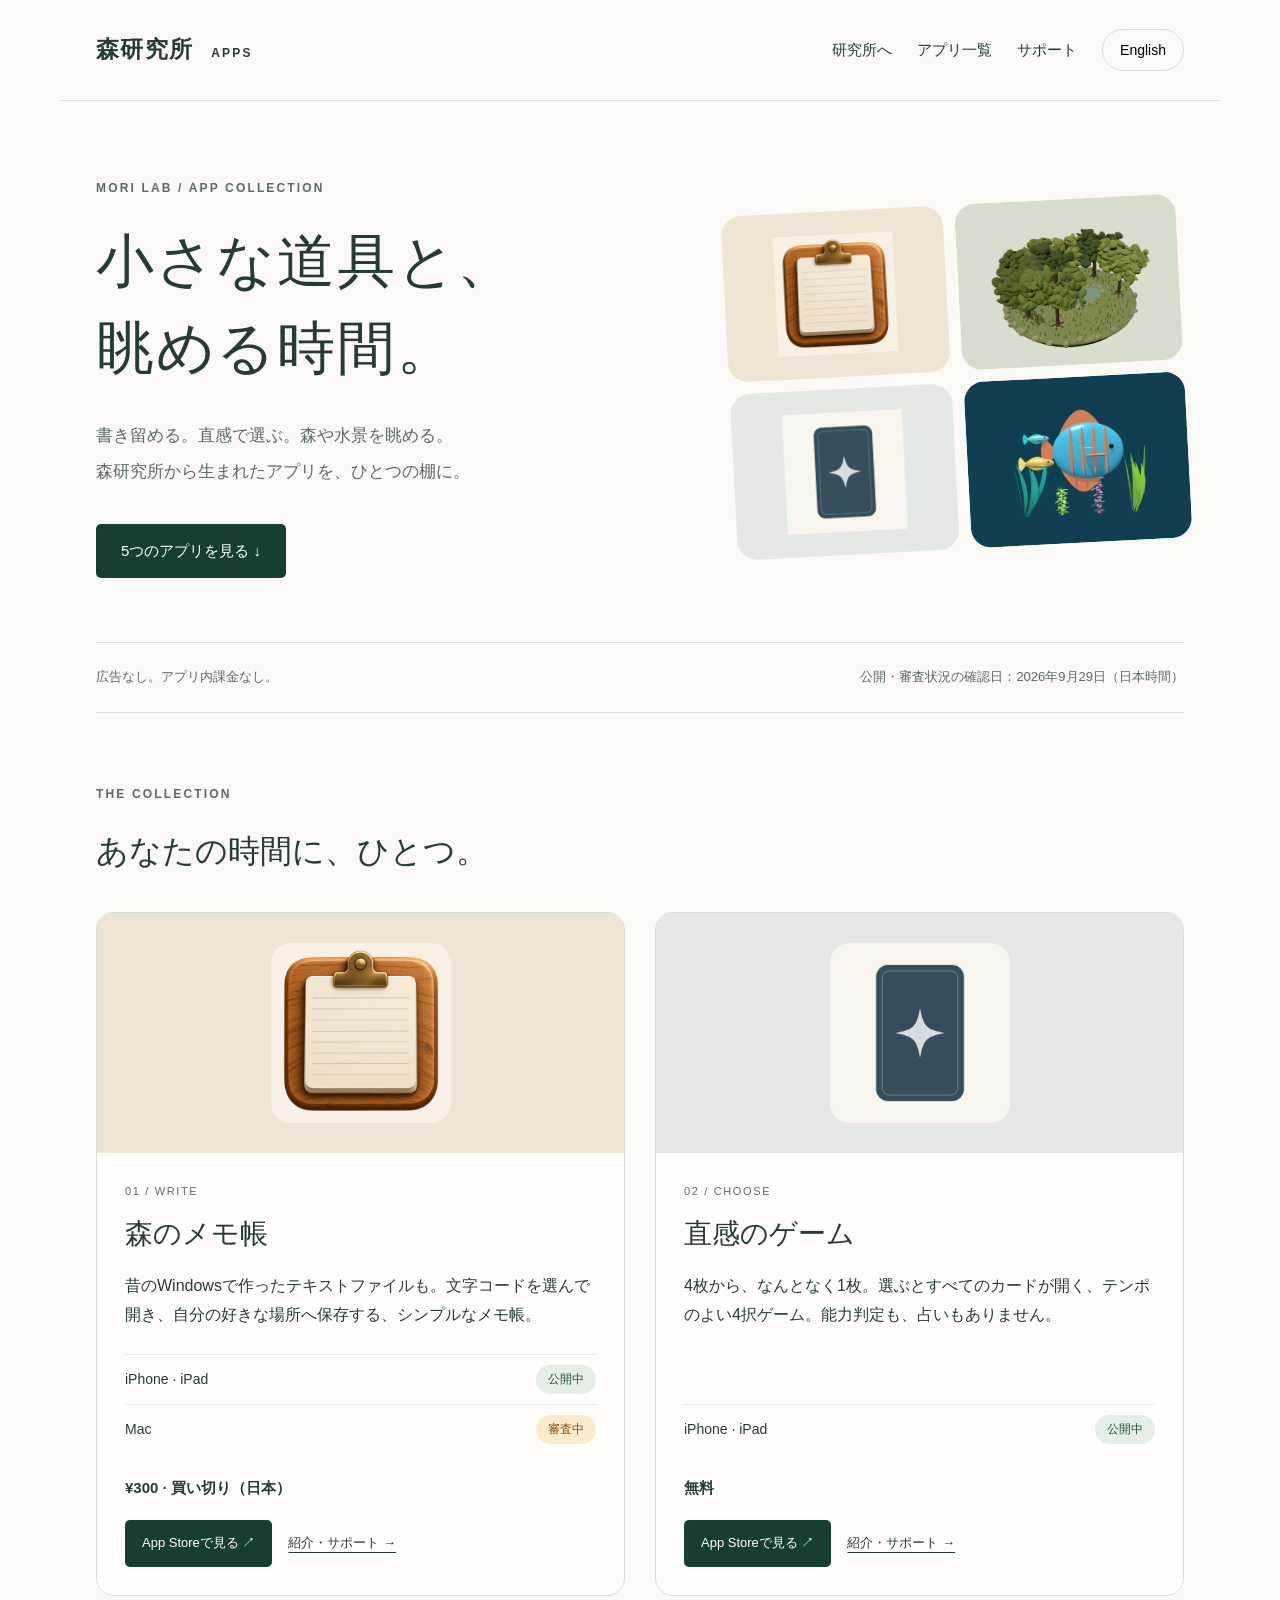
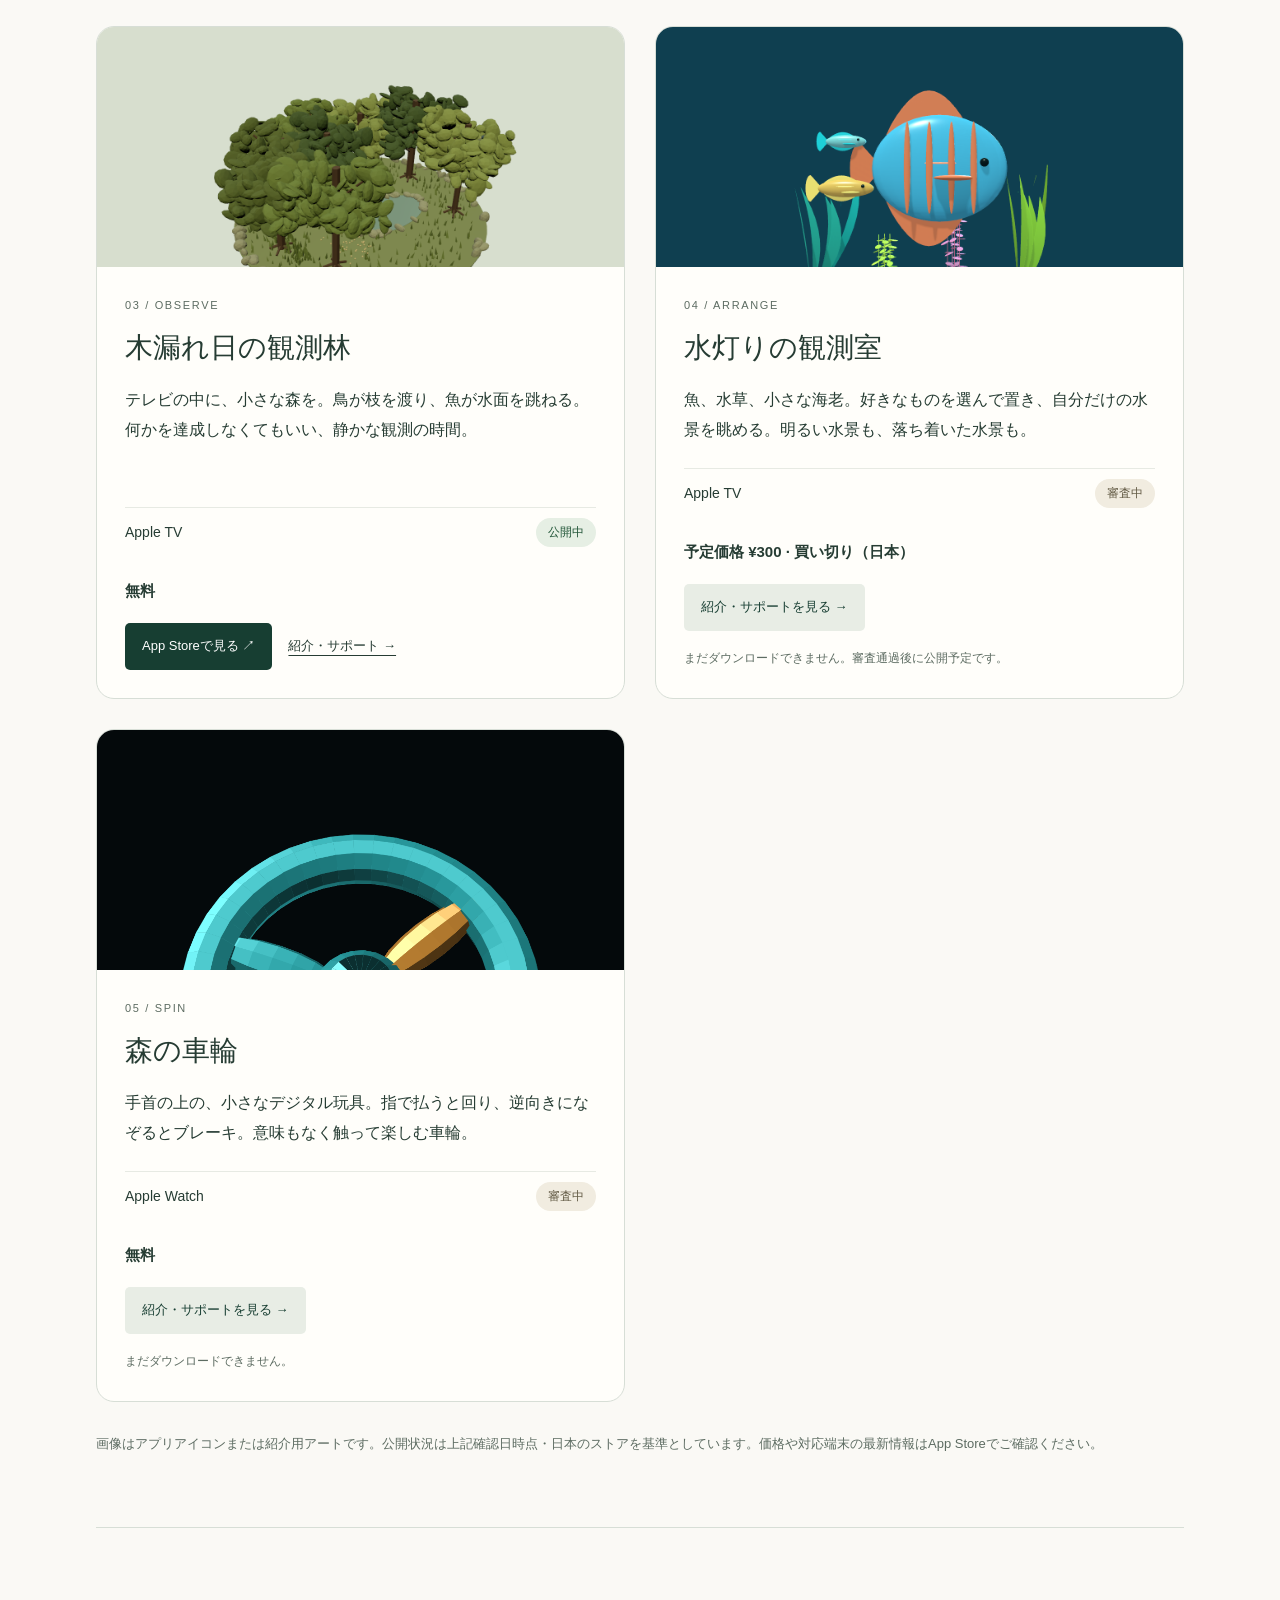
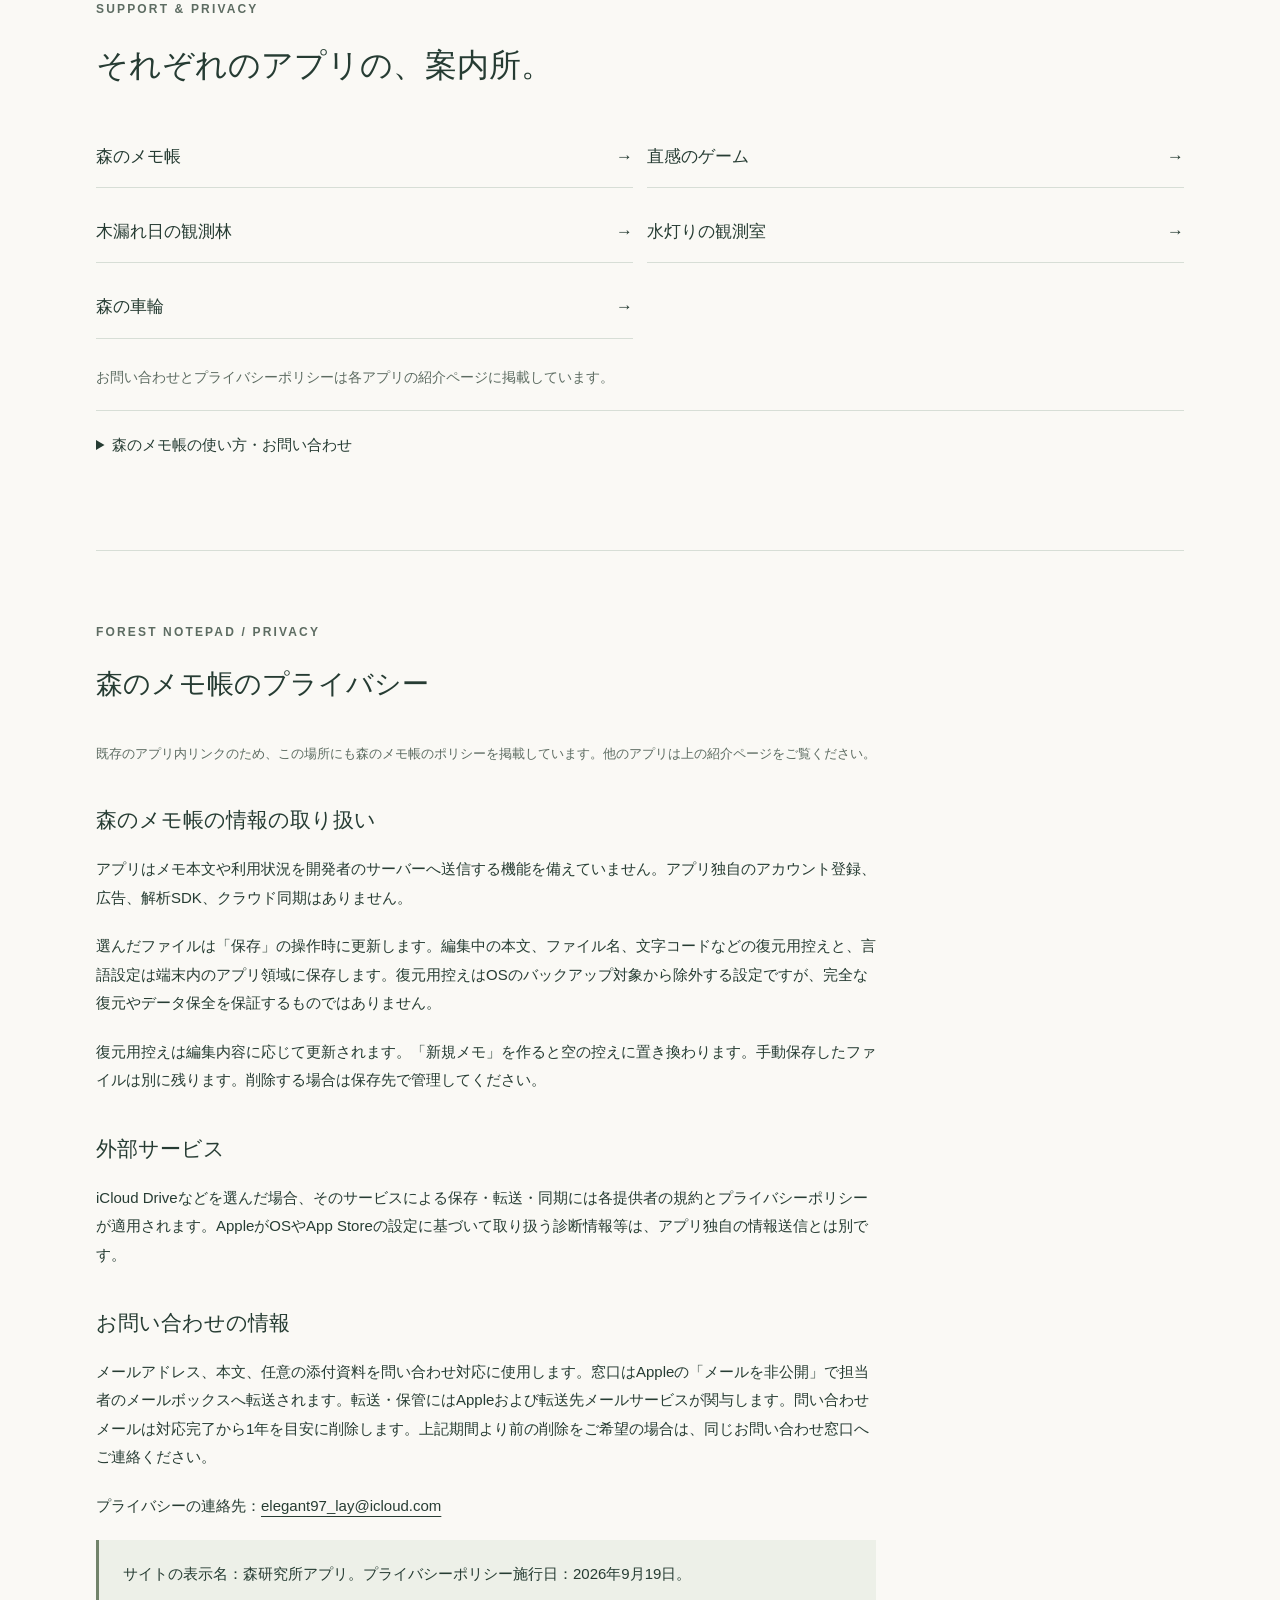
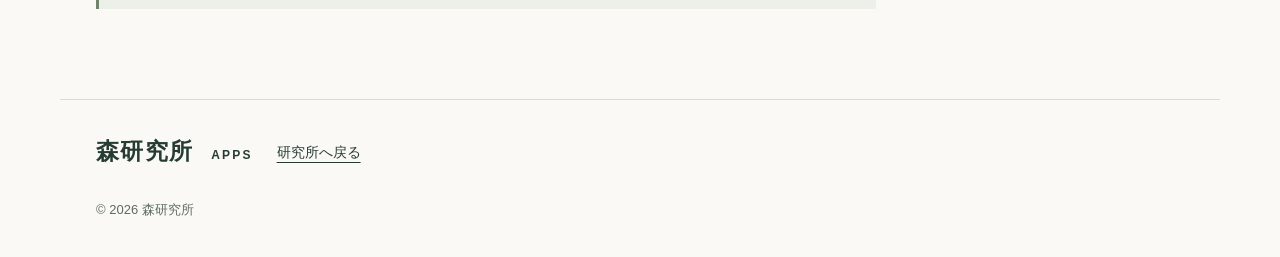
==== commit 8f01b83d: "Update waterlight and forest wheel to in review" ====
--- a/apps.html
+++ b/apps.html
@@ -3,13 +3,13 @@
 <body class="catalog"><a class="skip" href="#apps">アプリ一覧へ</a>
 <header><a class="brand" href="apps.html">森研究所 <span>APPS</span></a><nav aria-label="Main"><a href="index.html" data-ja="研究所へ" data-en="Mori Lab">研究所へ</a><a href="#apps" data-ja="アプリ一覧" data-en="Collection">アプリ一覧</a><a href="#support" data-ja="サポート" data-en="Support">サポート</a><button id="language" type="button" aria-label="Switch to English">English</button></nav></header>
 <main id="home"><section class="catalog-hero"><div><p class="eyebrow">MORI LAB / APP COLLECTION</p><h1 data-ja="小さな道具と、<br>眺める時間。" data-en="Small tools.<br>Quiet moments.">小さな道具と、<br>眺める時間。</h1><p class="intro" data-ja="書き留める。直感で選ぶ。森や水景を眺める。<br>森研究所から生まれたアプリを、ひとつの棚に。" data-en="Write a note. Follow a hunch. Watch a little world.<br>All our released and submitted apps, in one place.">書き留める。直感で選ぶ。森や水景を眺める。<br>森研究所から生まれたアプリを、ひとつの棚に。</p><a class="button" href="#apps" data-ja="5つのアプリを見る ↓" data-en="Explore the five apps ↓">5つのアプリを見る ↓</a></div><div class="collection-art" aria-hidden="true"><div class="tile note"><img src="apps-notepad.png" alt="" width="1024" height="1024"></div><div class="tile forest"><img src="apps-forest-observatory.png" alt="" width="1280" height="768"></div><div class="tile cards"><img src="apps-intuition.png" alt="" width="1024" height="1024"></div><div class="tile water"><img src="waterlight-art.png" alt="" width="1280" height="768"></div></div></section>
-<div class="collection-note"><p data-ja="広告なし。アプリ内課金なし。" data-en="No ads. No in-app purchases.">広告なし。アプリ内課金なし。</p><p data-ja="公開・審査状況の確認日：2026年9月28日（日本時間）" data-en="Release status checked: September 28, 2026 (Japan time).">公開・審査状況の確認日：2026年9月28日（日本時間）</p></div>
+<div class="collection-note"><p data-ja="広告なし。アプリ内課金なし。" data-en="No ads. No in-app purchases.">広告なし。アプリ内課金なし。</p><p data-ja="公開・審査状況の確認日：2026年9月29日（日本時間）" data-en="Release status checked: September 29, 2026 (Japan time).">公開・審査状況の確認日：2026年9月29日（日本時間）</p></div>
 <section id="apps" class="section"><p class="eyebrow">THE COLLECTION</p><h2 data-ja="あなたの時間に、ひとつ。" data-en="Find a little space for you.">あなたの時間に、ひとつ。</h2><div class="app-grid">
 <article class="catalog-card" id="app-notepad"><a class="card-art note" href="notepad.html" aria-label="森のメモ帳の紹介"><img src="apps-notepad.png" alt="森のメモ帳のクリップボードアイコン" width="1024" height="1024"></a><div class="card-copy"><p class="card-kicker">01 / WRITE</p><h3 data-ja="森のメモ帳" data-en="Forest Notepad">森のメモ帳</h3><p class="card-description" data-ja="昔のWindowsで作ったテキストファイルも。文字コードを選んで開き、自分の好きな場所へ保存する、シンプルなメモ帳。" data-en="Open older Japanese Windows text files, choose an encoding, and save where you want. A simple home for plain text.">昔のWindowsで作ったテキストファイルも。文字コードを選んで開き、自分の好きな場所へ保存する、シンプルなメモ帳。</p><ul class="release-list"><li><span>iPhone · iPad</span><span class="release live" data-ja="公開中" data-en="Available">公開中</span></li><li><span>Mac</span><span class="release review" data-ja="審査中" data-en="In review">審査中</span></li></ul><p class="price" data-ja="¥300 · 買い切り（日本）" data-en="¥300 · One-time purchase in Japan">¥300 · 買い切り（日本）</p><div class="card-links"><a class="button" href="https://apps.apple.com/jp/app/id6816288116" data-ja="App Storeで見る ↗" data-en="View on the App Store ↗">App Storeで見る ↗</a><a href="notepad.html" data-ja="紹介・サポート →" data-en="Details & support →">紹介・サポート →</a></div></div></article>
 <article class="catalog-card" id="app-intuition"><a class="card-art cards" href="intuition-game.html" aria-label="直感のゲームの紹介"><img src="apps-intuition.png" alt="直感のゲームのカードアイコン" width="1024" height="1024"></a><div class="card-copy"><p class="card-kicker">02 / CHOOSE</p><h3>直感のゲーム</h3><p class="card-description" data-ja="4枚から、なんとなく1枚。選ぶとすべてのカードが開く、テンポのよい4択ゲーム。能力判定も、占いもありません。" data-en="Four cards. Follow a hunch. Reveal all four, then try again. A simple guessing game, not a test of psychic ability.">4枚から、なんとなく1枚。選ぶとすべてのカードが開く、テンポのよい4択ゲーム。能力判定も、占いもありません。</p><ul class="release-list"><li><span>iPhone · iPad</span><span class="release live" data-ja="公開中" data-en="Available">公開中</span></li></ul><p class="price" data-ja="無料" data-en="Free">無料</p><div class="card-links"><a class="button" href="https://apps.apple.com/jp/app/id6815533406" data-ja="App Storeで見る ↗" data-en="View on the App Store ↗">App Storeで見る ↗</a><a href="intuition-game.html" data-ja="紹介・サポート →" data-en="Details & support →">紹介・サポート →</a></div></div></article>
 <article class="catalog-card" id="app-forest"><a class="card-art forest" href="forest-observatory.html" aria-label="木漏れ日の観測林の紹介"><img src="apps-forest-observatory.png" alt="木々と池のある、小さな立体の森" width="1280" height="768" loading="lazy"></a><div class="card-copy"><p class="card-kicker">03 / OBSERVE</p><h3>木漏れ日の観測林</h3><p class="card-description" data-ja="テレビの中に、小さな森を。鳥が枝を渡り、魚が水面を跳ねる。何かを達成しなくてもいい、静かな観測の時間。" data-en="A little forest on your TV. Birds move between branches; fish jump from the pond. Nothing to achieve. Just time to observe.">テレビの中に、小さな森を。鳥が枝を渡り、魚が水面を跳ねる。何かを達成しなくてもいい、静かな観測の時間。</p><ul class="release-list"><li><span>Apple TV</span><span class="release live" data-ja="公開中" data-en="Available">公開中</span></li></ul><p class="price" data-ja="無料" data-en="Free">無料</p><div class="card-links"><a class="button" href="https://apps.apple.com/jp/app/id6814846496" data-ja="App Storeで見る ↗" data-en="View on the App Store ↗">App Storeで見る ↗</a><a href="forest-observatory.html" data-ja="紹介・サポート →" data-en="Details & support →">紹介・サポート →</a></div></div></article>
-<article class="catalog-card" id="app-waterlight"><a class="card-art water" href="waterlight.html" aria-label="水灯りの観測室の紹介"><img src="waterlight-art.png" alt="青い魚と小魚、鮮やかな水草" width="1280" height="768" loading="lazy"></a><div class="card-copy"><p class="card-kicker">04 / ARRANGE</p><h3>水灯りの観測室</h3><p class="card-description" data-ja="魚、水草、小さな海老。好きなものを選んで置き、自分だけの水景を眺める。明るい水景も、落ち着いた水景も。" data-en="Choose fish, aquatic plants and tiny shrimp. Arrange your own underwater scene, in bright or subdued light.">魚、水草、小さな海老。好きなものを選んで置き、自分だけの水景を眺める。明るい水景も、落ち着いた水景も。</p><ul class="release-list"><li><span>Apple TV</span><span class="release pending" data-ja="審査待ち" data-en="Waiting for review">審査待ち</span></li></ul><p class="price" data-ja="予定価格 ¥300 · 買い切り（日本）" data-en="Planned: ¥300 · One-time purchase in Japan">予定価格 ¥300 · 買い切り（日本）</p><div class="card-links"><a class="button secondary" href="waterlight.html" data-ja="紹介・サポートを見る →" data-en="Details & support →">紹介・サポートを見る →</a></div><p class="availability-note" data-ja="まだダウンロードできません。審査通過後に公開予定です。" data-en="Not available to download yet. Release is planned after approval.">まだダウンロードできません。審査通過後に公開予定です。</p></div></article>
-<article class="catalog-card" id="app-kururi"><a class="card-art" href="kururi.html" aria-label="森の車輪の紹介"><img src="kururi-icon.png" alt="青緑と金色の車輪" width="1024" height="1024" loading="lazy"></a><div class="card-copy"><p class="card-kicker">05 / SPIN</p><h3>森の車輪</h3><p class="card-description" data-ja="手首の上の、小さなデジタル玩具。指で払うと回り、逆向きになぞるとブレーキ。意味もなく触って楽しむ車輪。" data-en="A small digital toy for your wrist. Flick to spin, swipe the other way to slow down, and touch the center to stop.">手首の上の、小さなデジタル玩具。指で払うと回り、逆向きになぞるとブレーキ。意味もなく触って楽しむ車輪。</p><ul class="release-list"><li><span>Apple Watch</span><span class="release pending" data-ja="審査待ち" data-en="Waiting for review">審査待ち</span></li></ul><p class="price" data-ja="無料" data-en="Free">無料</p><div class="card-links"><a class="button secondary" href="kururi.html" data-ja="紹介・サポートを見る →" data-en="Details & support →">紹介・サポートを見る →</a></div><p class="availability-note" data-ja="まだダウンロードできません。" data-en="Not available to download yet.">まだダウンロードできません。</p></div></article>
+<article class="catalog-card" id="app-waterlight"><a class="card-art water" href="waterlight.html" aria-label="水灯りの観測室の紹介"><img src="waterlight-art.png" alt="青い魚と小魚、鮮やかな水草" width="1280" height="768" loading="lazy"></a><div class="card-copy"><p class="card-kicker">04 / ARRANGE</p><h3>水灯りの観測室</h3><p class="card-description" data-ja="魚、水草、小さな海老。好きなものを選んで置き、自分だけの水景を眺める。明るい水景も、落ち着いた水景も。" data-en="Choose fish, aquatic plants and tiny shrimp. Arrange your own underwater scene, in bright or subdued light.">魚、水草、小さな海老。好きなものを選んで置き、自分だけの水景を眺める。明るい水景も、落ち着いた水景も。</p><ul class="release-list"><li><span>Apple TV</span><span class="release pending" data-ja="審査中" data-en="In review">審査中</span></li></ul><p class="price" data-ja="予定価格 ¥300 · 買い切り（日本）" data-en="Planned: ¥300 · One-time purchase in Japan">予定価格 ¥300 · 買い切り（日本）</p><div class="card-links"><a class="button secondary" href="waterlight.html" data-ja="紹介・サポートを見る →" data-en="Details & support →">紹介・サポートを見る →</a></div><p class="availability-note" data-ja="まだダウンロードできません。審査通過後に公開予定です。" data-en="Not available to download yet. Release is planned after approval.">まだダウンロードできません。審査通過後に公開予定です。</p></div></article>
+<article class="catalog-card" id="app-kururi"><a class="card-art" href="kururi.html" aria-label="森の車輪の紹介"><img src="kururi-icon.png" alt="青緑と金色の車輪" width="1024" height="1024" loading="lazy"></a><div class="card-copy"><p class="card-kicker">05 / SPIN</p><h3>森の車輪</h3><p class="card-description" data-ja="手首の上の、小さなデジタル玩具。指で払うと回り、逆向きになぞるとブレーキ。意味もなく触って楽しむ車輪。" data-en="A small digital toy for your wrist. Flick to spin, swipe the other way to slow down, and touch the center to stop.">手首の上の、小さなデジタル玩具。指で払うと回り、逆向きになぞるとブレーキ。意味もなく触って楽しむ車輪。</p><ul class="release-list"><li><span>Apple Watch</span><span class="release pending" data-ja="審査中" data-en="In review">審査中</span></li></ul><p class="price" data-ja="無料" data-en="Free">無料</p><div class="card-links"><a class="button secondary" href="kururi.html" data-ja="紹介・サポートを見る →" data-en="Details & support →">紹介・サポートを見る →</a></div><p class="availability-note" data-ja="まだダウンロードできません。" data-en="Not available to download yet.">まだダウンロードできません。</p></div></article>
 </div><p class="catalog-caption" data-ja="画像はアプリアイコンまたは紹介用アートです。公開状況は上記確認日時点・日本のストアを基準としています。価格や対応端末の最新情報はApp Storeでご確認ください。" data-en="Images are app icons or promotional artwork. Status reflects the Japanese storefront as of the date above. Check the App Store for current prices and compatibility.">画像はアプリアイコンまたは紹介用アートです。公開状況は上記確認日時点・日本のストアを基準としています。価格や対応端末の最新情報はApp Storeでご確認ください。</p></section>
 <section id="support" class="section"><p class="eyebrow">SUPPORT & PRIVACY</p><h2 data-ja="それぞれのアプリの、案内所。" data-en="A little help, for each app.">それぞれのアプリの、案内所。</h2><div class="support-grid"><a href="notepad.html#support">森のメモ帳 <span>→</span></a><a href="intuition-game.html#support">直感のゲーム <span>→</span></a><a href="forest-observatory.html#support">木漏れ日の観測林 <span>→</span></a><a href="waterlight.html#support">水灯りの観測室 <span>→</span></a><a href="kururi.html#support">森の車輪 <span>→</span></a></div><p class="support-contact" data-ja="お問い合わせとプライバシーポリシーは各アプリの紹介ページに掲載しています。" data-en="Find contact details and the privacy policy on each app’s page.">お問い合わせとプライバシーポリシーは各アプリの紹介ページに掲載しています。</p><details class="legacy-support"><summary data-ja="森のメモ帳の使い方・お問い合わせ" data-en="Forest Notepad instructions & contact">森のメモ帳の使い方・お問い合わせ</summary><div id="support-copy"></div></details></section>
 <section id="privacy" class="section privacy"><p class="eyebrow">FOREST NOTEPAD / PRIVACY</p><h2 data-ja="森のメモ帳のプライバシー" data-en="Forest Notepad privacy">森のメモ帳のプライバシー</h2><p class="catalog-caption" data-ja="既存のアプリ内リンクのため、この場所にも森のメモ帳のポリシーを掲載しています。他のアプリは上の紹介ページをご覧ください。" data-en="This policy remains here for existing in-app links. For other apps, see their individual pages above.">既存のアプリ内リンクのため、この場所にも森のメモ帳のポリシーを掲載しています。他のアプリは上の紹介ページをご覧ください。</p><div id="privacy-copy"></div></section>
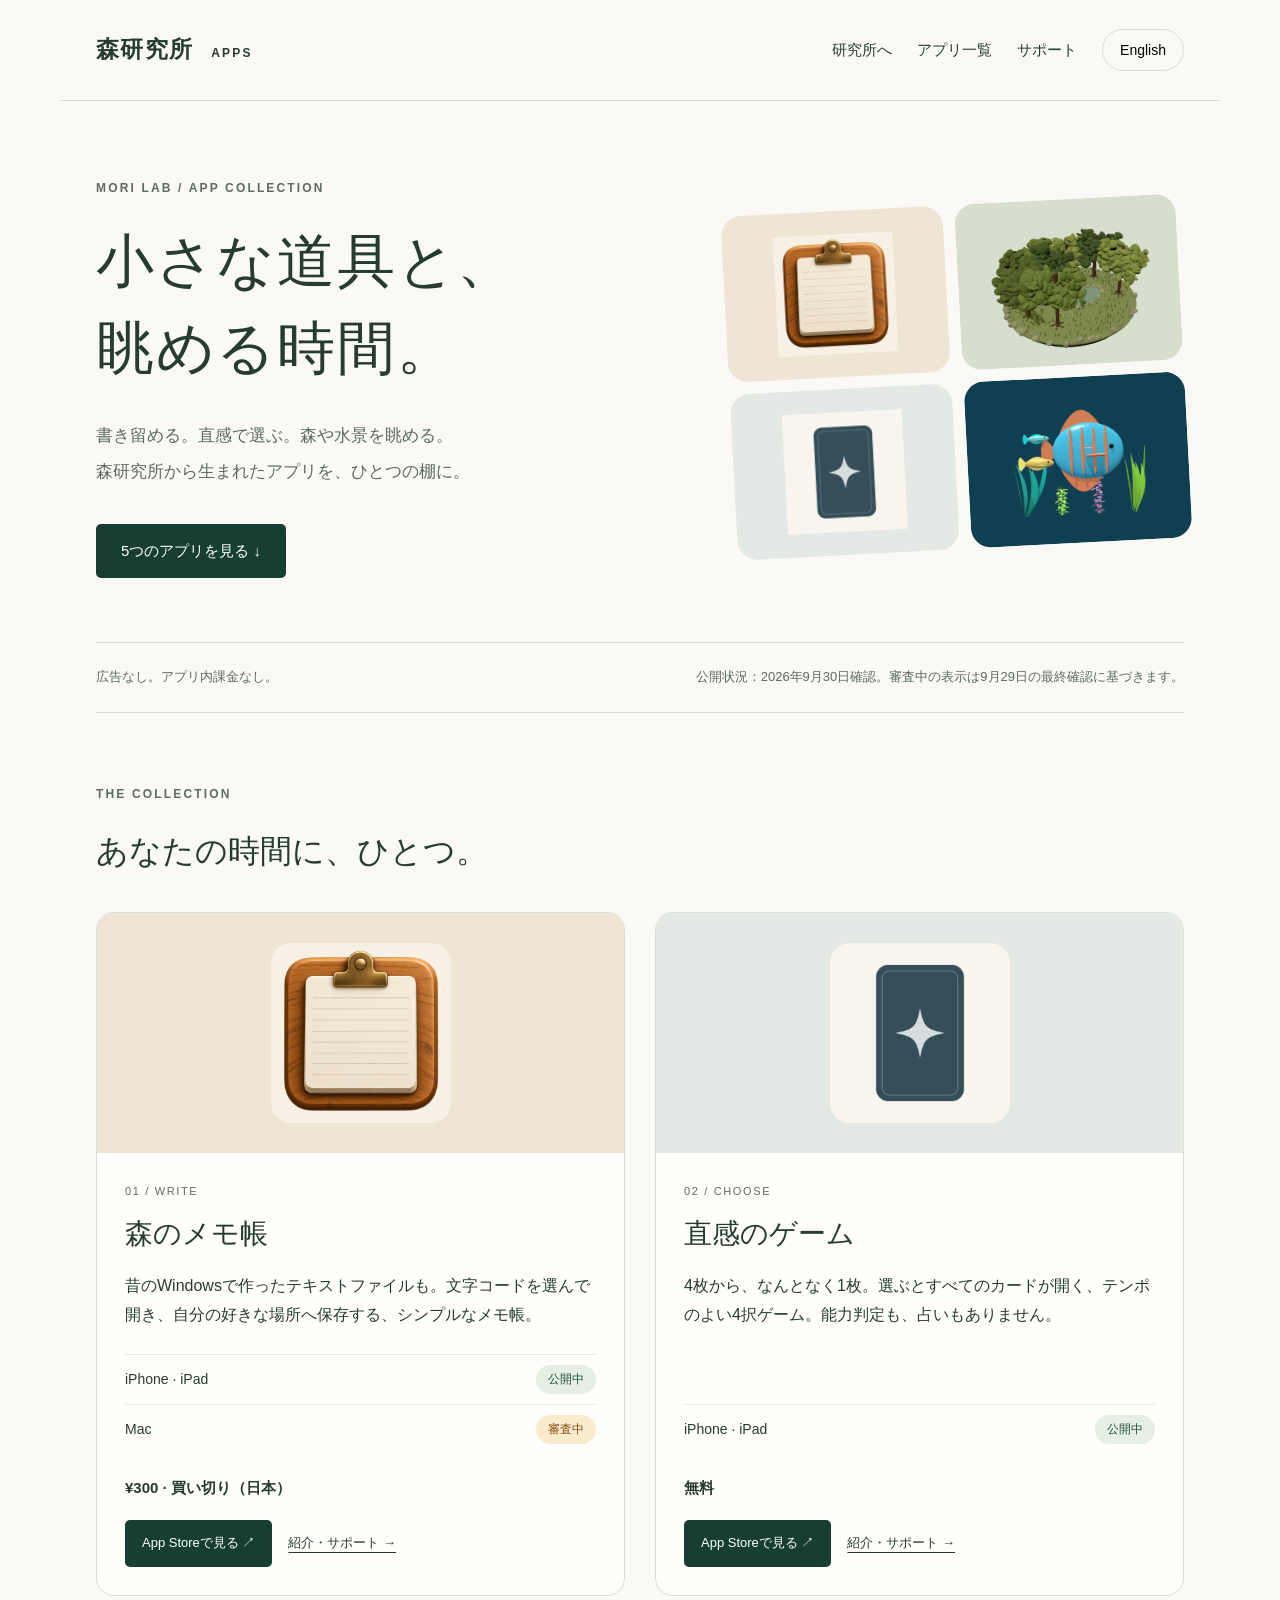
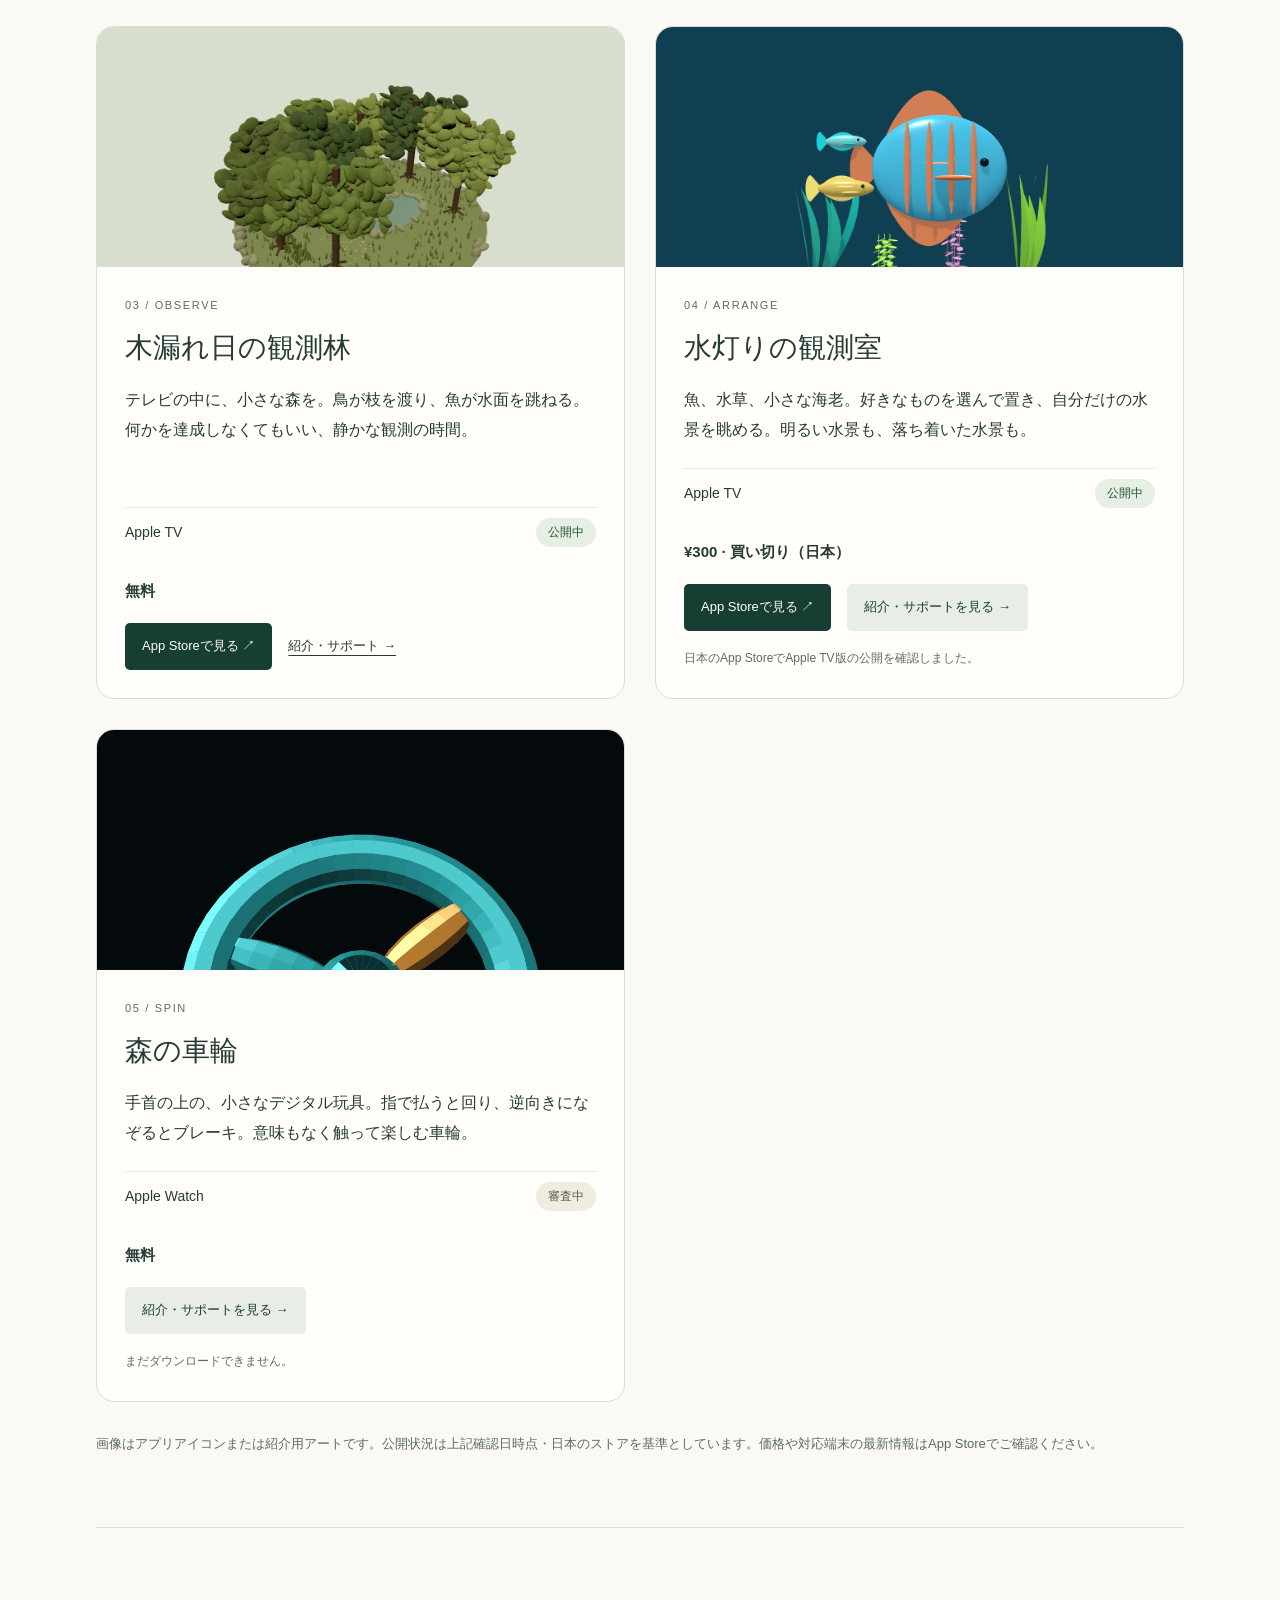
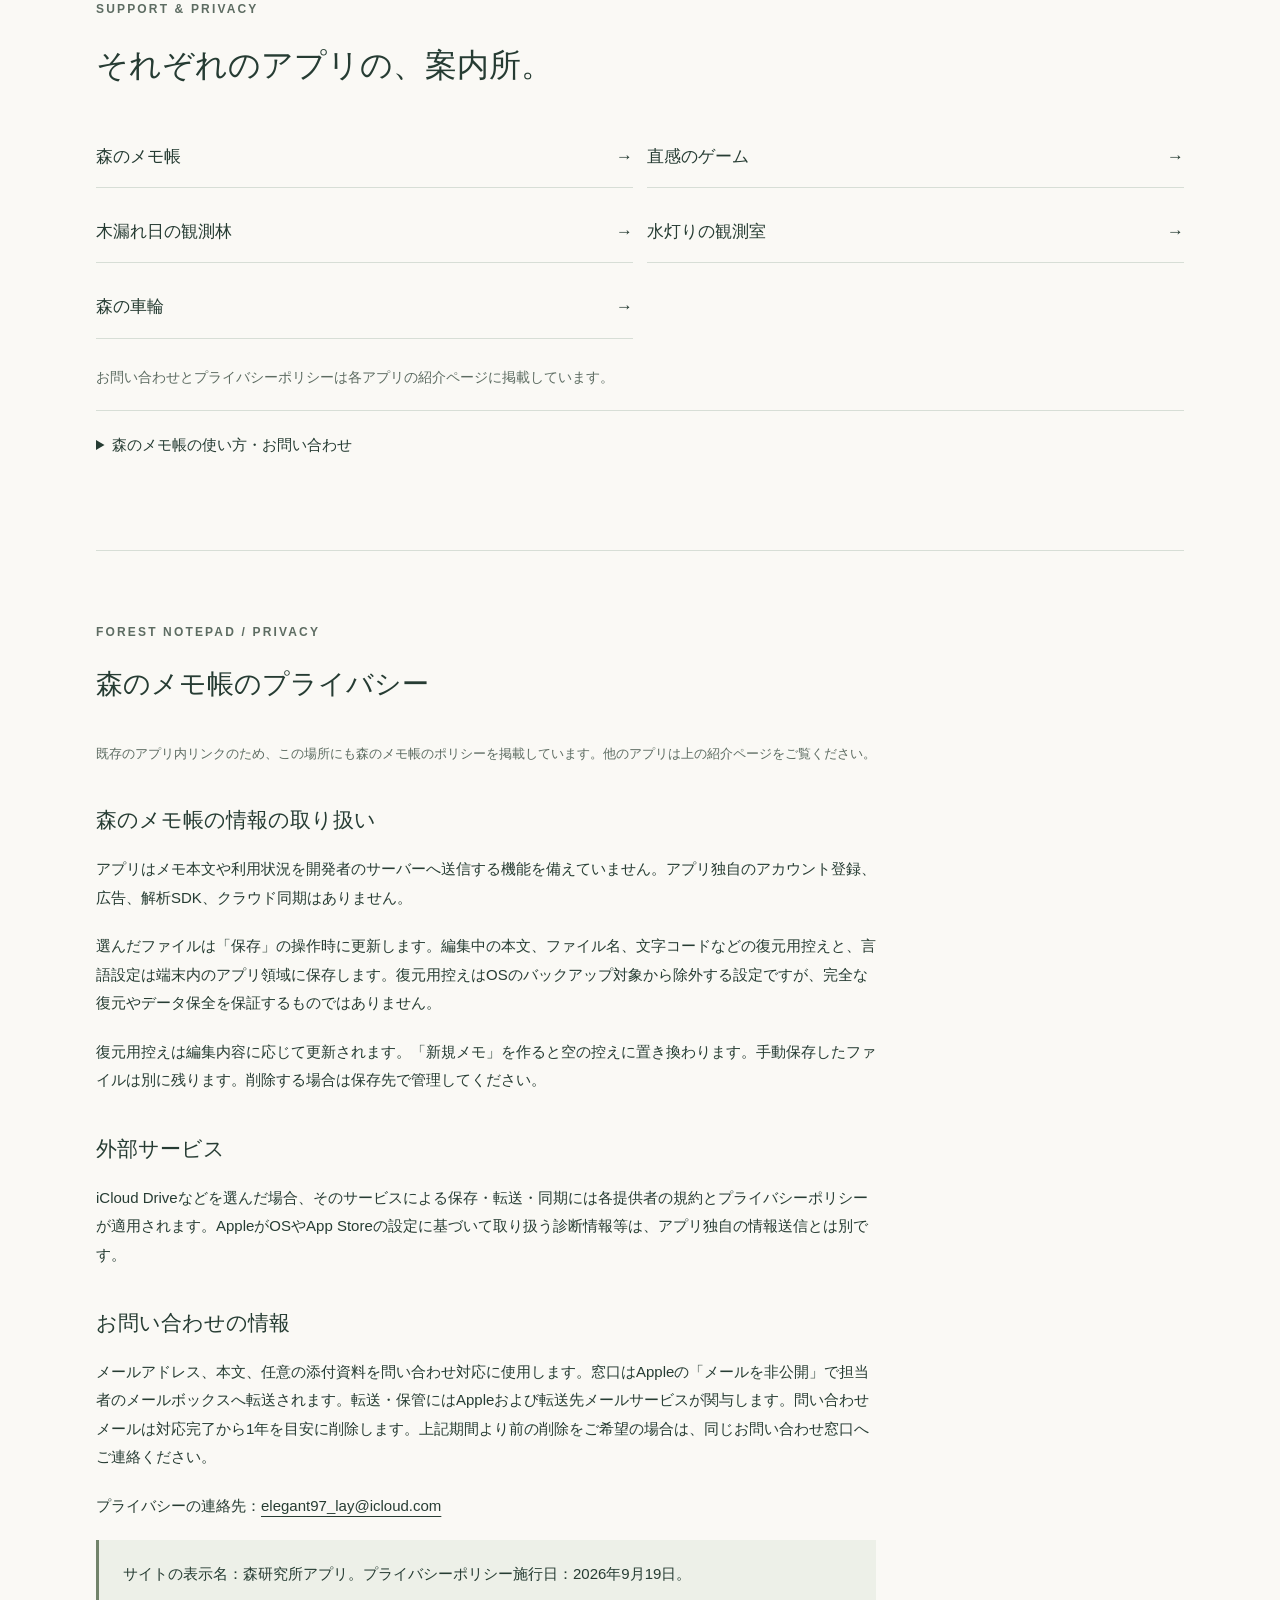
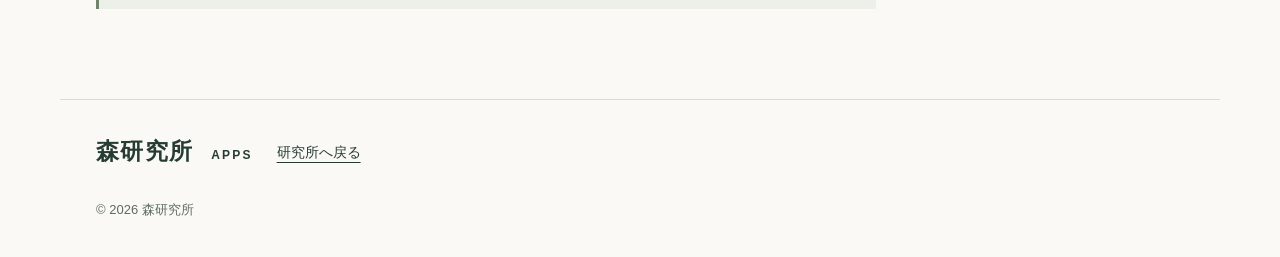
==== commit 2dcc0d7d: "Confirm Waterlight Apple TV release in Japanese store" ====
--- a/apps.html
+++ b/apps.html
@@ -3,12 +3,12 @@
 <body class="catalog"><a class="skip" href="#apps">アプリ一覧へ</a>
 <header><a class="brand" href="apps.html">森研究所 <span>APPS</span></a><nav aria-label="Main"><a href="index.html" data-ja="研究所へ" data-en="Mori Lab">研究所へ</a><a href="#apps" data-ja="アプリ一覧" data-en="Collection">アプリ一覧</a><a href="#support" data-ja="サポート" data-en="Support">サポート</a><button id="language" type="button" aria-label="Switch to English">English</button></nav></header>
 <main id="home"><section class="catalog-hero"><div><p class="eyebrow">MORI LAB / APP COLLECTION</p><h1 data-ja="小さな道具と、<br>眺める時間。" data-en="Small tools.<br>Quiet moments.">小さな道具と、<br>眺める時間。</h1><p class="intro" data-ja="書き留める。直感で選ぶ。森や水景を眺める。<br>森研究所から生まれたアプリを、ひとつの棚に。" data-en="Write a note. Follow a hunch. Watch a little world.<br>All our released and submitted apps, in one place.">書き留める。直感で選ぶ。森や水景を眺める。<br>森研究所から生まれたアプリを、ひとつの棚に。</p><a class="button" href="#apps" data-ja="5つのアプリを見る ↓" data-en="Explore the five apps ↓">5つのアプリを見る ↓</a></div><div class="collection-art" aria-hidden="true"><div class="tile note"><img src="apps-notepad.png" alt="" width="1024" height="1024"></div><div class="tile forest"><img src="apps-forest-observatory.png" alt="" width="1280" height="768"></div><div class="tile cards"><img src="apps-intuition.png" alt="" width="1024" height="1024"></div><div class="tile water"><img src="waterlight-art.png" alt="" width="1280" height="768"></div></div></section>
-<div class="collection-note"><p data-ja="広告なし。アプリ内課金なし。" data-en="No ads. No in-app purchases.">広告なし。アプリ内課金なし。</p><p data-ja="公開・審査状況の確認日：2026年9月29日（日本時間）" data-en="Release status checked: September 29, 2026 (Japan time).">公開・審査状況の確認日：2026年9月29日（日本時間）</p></div>
+<div class="collection-note"><p data-ja="広告なし。アプリ内課金なし。" data-en="No ads. No in-app purchases.">広告なし。アプリ内課金なし。</p><p data-ja="公開状況：2026年9月30日確認。審査中の表示は9月29日の最終確認に基づきます。" data-en="Public availability checked September 30, 2026 (Japan time). Review statuses were last confirmed September 29.">公開状況：2026年9月30日確認。審査中の表示は9月29日の最終確認に基づきます。</p></div>
 <section id="apps" class="section"><p class="eyebrow">THE COLLECTION</p><h2 data-ja="あなたの時間に、ひとつ。" data-en="Find a little space for you.">あなたの時間に、ひとつ。</h2><div class="app-grid">
 <article class="catalog-card" id="app-notepad"><a class="card-art note" href="notepad.html" aria-label="森のメモ帳の紹介"><img src="apps-notepad.png" alt="森のメモ帳のクリップボードアイコン" width="1024" height="1024"></a><div class="card-copy"><p class="card-kicker">01 / WRITE</p><h3 data-ja="森のメモ帳" data-en="Forest Notepad">森のメモ帳</h3><p class="card-description" data-ja="昔のWindowsで作ったテキストファイルも。文字コードを選んで開き、自分の好きな場所へ保存する、シンプルなメモ帳。" data-en="Open older Japanese Windows text files, choose an encoding, and save where you want. A simple home for plain text.">昔のWindowsで作ったテキストファイルも。文字コードを選んで開き、自分の好きな場所へ保存する、シンプルなメモ帳。</p><ul class="release-list"><li><span>iPhone · iPad</span><span class="release live" data-ja="公開中" data-en="Available">公開中</span></li><li><span>Mac</span><span class="release review" data-ja="審査中" data-en="In review">審査中</span></li></ul><p class="price" data-ja="¥300 · 買い切り（日本）" data-en="¥300 · One-time purchase in Japan">¥300 · 買い切り（日本）</p><div class="card-links"><a class="button" href="https://apps.apple.com/jp/app/id6816288116" data-ja="App Storeで見る ↗" data-en="View on the App Store ↗">App Storeで見る ↗</a><a href="notepad.html" data-ja="紹介・サポート →" data-en="Details & support →">紹介・サポート →</a></div></div></article>
 <article class="catalog-card" id="app-intuition"><a class="card-art cards" href="intuition-game.html" aria-label="直感のゲームの紹介"><img src="apps-intuition.png" alt="直感のゲームのカードアイコン" width="1024" height="1024"></a><div class="card-copy"><p class="card-kicker">02 / CHOOSE</p><h3>直感のゲーム</h3><p class="card-description" data-ja="4枚から、なんとなく1枚。選ぶとすべてのカードが開く、テンポのよい4択ゲーム。能力判定も、占いもありません。" data-en="Four cards. Follow a hunch. Reveal all four, then try again. A simple guessing game, not a test of psychic ability.">4枚から、なんとなく1枚。選ぶとすべてのカードが開く、テンポのよい4択ゲーム。能力判定も、占いもありません。</p><ul class="release-list"><li><span>iPhone · iPad</span><span class="release live" data-ja="公開中" data-en="Available">公開中</span></li></ul><p class="price" data-ja="無料" data-en="Free">無料</p><div class="card-links"><a class="button" href="https://apps.apple.com/jp/app/id6815533406" data-ja="App Storeで見る ↗" data-en="View on the App Store ↗">App Storeで見る ↗</a><a href="intuition-game.html" data-ja="紹介・サポート →" data-en="Details & support →">紹介・サポート →</a></div></div></article>
 <article class="catalog-card" id="app-forest"><a class="card-art forest" href="forest-observatory.html" aria-label="木漏れ日の観測林の紹介"><img src="apps-forest-observatory.png" alt="木々と池のある、小さな立体の森" width="1280" height="768" loading="lazy"></a><div class="card-copy"><p class="card-kicker">03 / OBSERVE</p><h3>木漏れ日の観測林</h3><p class="card-description" data-ja="テレビの中に、小さな森を。鳥が枝を渡り、魚が水面を跳ねる。何かを達成しなくてもいい、静かな観測の時間。" data-en="A little forest on your TV. Birds move between branches; fish jump from the pond. Nothing to achieve. Just time to observe.">テレビの中に、小さな森を。鳥が枝を渡り、魚が水面を跳ねる。何かを達成しなくてもいい、静かな観測の時間。</p><ul class="release-list"><li><span>Apple TV</span><span class="release live" data-ja="公開中" data-en="Available">公開中</span></li></ul><p class="price" data-ja="無料" data-en="Free">無料</p><div class="card-links"><a class="button" href="https://apps.apple.com/jp/app/id6814846496" data-ja="App Storeで見る ↗" data-en="View on the App Store ↗">App Storeで見る ↗</a><a href="forest-observatory.html" data-ja="紹介・サポート →" data-en="Details & support →">紹介・サポート →</a></div></div></article>
-<article class="catalog-card" id="app-waterlight"><a class="card-art water" href="waterlight.html" aria-label="水灯りの観測室の紹介"><img src="waterlight-art.png" alt="青い魚と小魚、鮮やかな水草" width="1280" height="768" loading="lazy"></a><div class="card-copy"><p class="card-kicker">04 / ARRANGE</p><h3>水灯りの観測室</h3><p class="card-description" data-ja="魚、水草、小さな海老。好きなものを選んで置き、自分だけの水景を眺める。明るい水景も、落ち着いた水景も。" data-en="Choose fish, aquatic plants and tiny shrimp. Arrange your own underwater scene, in bright or subdued light.">魚、水草、小さな海老。好きなものを選んで置き、自分だけの水景を眺める。明るい水景も、落ち着いた水景も。</p><ul class="release-list"><li><span>Apple TV</span><span class="release pending" data-ja="審査中" data-en="In review">審査中</span></li></ul><p class="price" data-ja="予定価格 ¥300 · 買い切り（日本）" data-en="Planned: ¥300 · One-time purchase in Japan">予定価格 ¥300 · 買い切り（日本）</p><div class="card-links"><a class="button secondary" href="waterlight.html" data-ja="紹介・サポートを見る →" data-en="Details & support →">紹介・サポートを見る →</a></div><p class="availability-note" data-ja="まだダウンロードできません。審査通過後に公開予定です。" data-en="Not available to download yet. Release is planned after approval.">まだダウンロードできません。審査通過後に公開予定です。</p></div></article>
+<article class="catalog-card" id="app-waterlight"><a class="card-art water" href="waterlight.html" aria-label="水灯りの観測室の紹介"><img src="waterlight-art.png" alt="青い魚と小魚、鮮やかな水草" width="1280" height="768" loading="lazy"></a><div class="card-copy"><p class="card-kicker">04 / ARRANGE</p><h3>水灯りの観測室</h3><p class="card-description" data-ja="魚、水草、小さな海老。好きなものを選んで置き、自分だけの水景を眺める。明るい水景も、落ち着いた水景も。" data-en="Choose fish, aquatic plants and tiny shrimp. Arrange your own underwater scene, in bright or subdued light.">魚、水草、小さな海老。好きなものを選んで置き、自分だけの水景を眺める。明るい水景も、落ち着いた水景も。</p><ul class="release-list"><li><span>Apple TV</span><span class="release live" data-ja="公開中" data-en="Available">公開中</span></li></ul><p class="price" data-ja="¥300 · 買い切り（日本）" data-en="¥300 · One-time purchase in Japan">¥300 · 買い切り（日本）</p><div class="card-links"><a class="button" href="https://apps.apple.com/jp/app/id6816843127" data-ja="App Storeで見る ↗" data-en="View on the App Store ↗">App Storeで見る ↗</a><a class="button secondary" href="waterlight.html" data-ja="紹介・サポートを見る →" data-en="Details & support →">紹介・サポートを見る →</a></div><p class="availability-note" data-ja="日本のApp StoreでApple TV版の公開を確認しました。" data-en="Available for Apple TV on the Japanese App Store.">日本のApp StoreでApple TV版の公開を確認しました。</p></div></article>
 <article class="catalog-card" id="app-kururi"><a class="card-art" href="kururi.html" aria-label="森の車輪の紹介"><img src="kururi-icon.png" alt="青緑と金色の車輪" width="1024" height="1024" loading="lazy"></a><div class="card-copy"><p class="card-kicker">05 / SPIN</p><h3>森の車輪</h3><p class="card-description" data-ja="手首の上の、小さなデジタル玩具。指で払うと回り、逆向きになぞるとブレーキ。意味もなく触って楽しむ車輪。" data-en="A small digital toy for your wrist. Flick to spin, swipe the other way to slow down, and touch the center to stop.">手首の上の、小さなデジタル玩具。指で払うと回り、逆向きになぞるとブレーキ。意味もなく触って楽しむ車輪。</p><ul class="release-list"><li><span>Apple Watch</span><span class="release pending" data-ja="審査中" data-en="In review">審査中</span></li></ul><p class="price" data-ja="無料" data-en="Free">無料</p><div class="card-links"><a class="button secondary" href="kururi.html" data-ja="紹介・サポートを見る →" data-en="Details & support →">紹介・サポートを見る →</a></div><p class="availability-note" data-ja="まだダウンロードできません。" data-en="Not available to download yet.">まだダウンロードできません。</p></div></article>
 </div><p class="catalog-caption" data-ja="画像はアプリアイコンまたは紹介用アートです。公開状況は上記確認日時点・日本のストアを基準としています。価格や対応端末の最新情報はApp Storeでご確認ください。" data-en="Images are app icons or promotional artwork. Status reflects the Japanese storefront as of the date above. Check the App Store for current prices and compatibility.">画像はアプリアイコンまたは紹介用アートです。公開状況は上記確認日時点・日本のストアを基準としています。価格や対応端末の最新情報はApp Storeでご確認ください。</p></section>
 <section id="support" class="section"><p class="eyebrow">SUPPORT & PRIVACY</p><h2 data-ja="それぞれのアプリの、案内所。" data-en="A little help, for each app.">それぞれのアプリの、案内所。</h2><div class="support-grid"><a href="notepad.html#support">森のメモ帳 <span>→</span></a><a href="intuition-game.html#support">直感のゲーム <span>→</span></a><a href="forest-observatory.html#support">木漏れ日の観測林 <span>→</span></a><a href="waterlight.html#support">水灯りの観測室 <span>→</span></a><a href="kururi.html#support">森の車輪 <span>→</span></a></div><p class="support-contact" data-ja="お問い合わせとプライバシーポリシーは各アプリの紹介ページに掲載しています。" data-en="Find contact details and the privacy policy on each app’s page.">お問い合わせとプライバシーポリシーは各アプリの紹介ページに掲載しています。</p><details class="legacy-support"><summary data-ja="森のメモ帳の使い方・お問い合わせ" data-en="Forest Notepad instructions & contact">森のメモ帳の使い方・お問い合わせ</summary><div id="support-copy"></div></details></section>
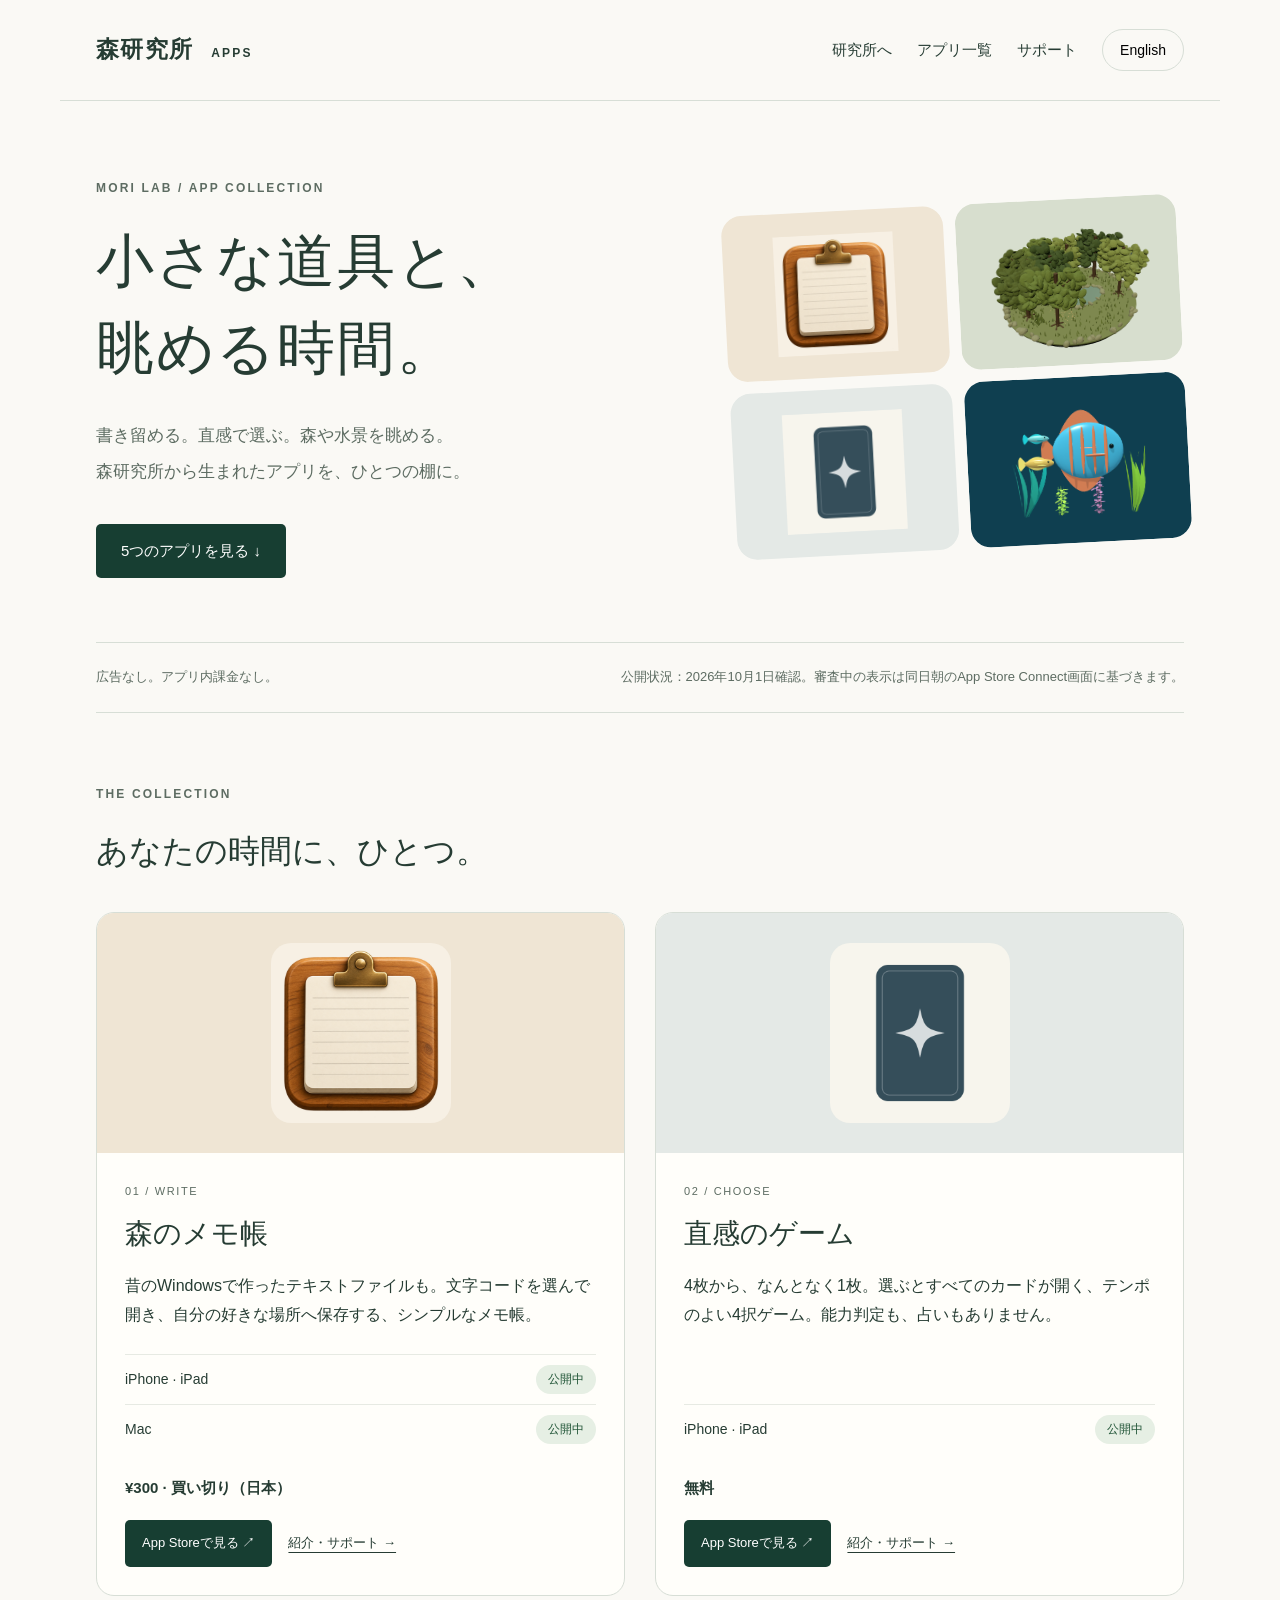
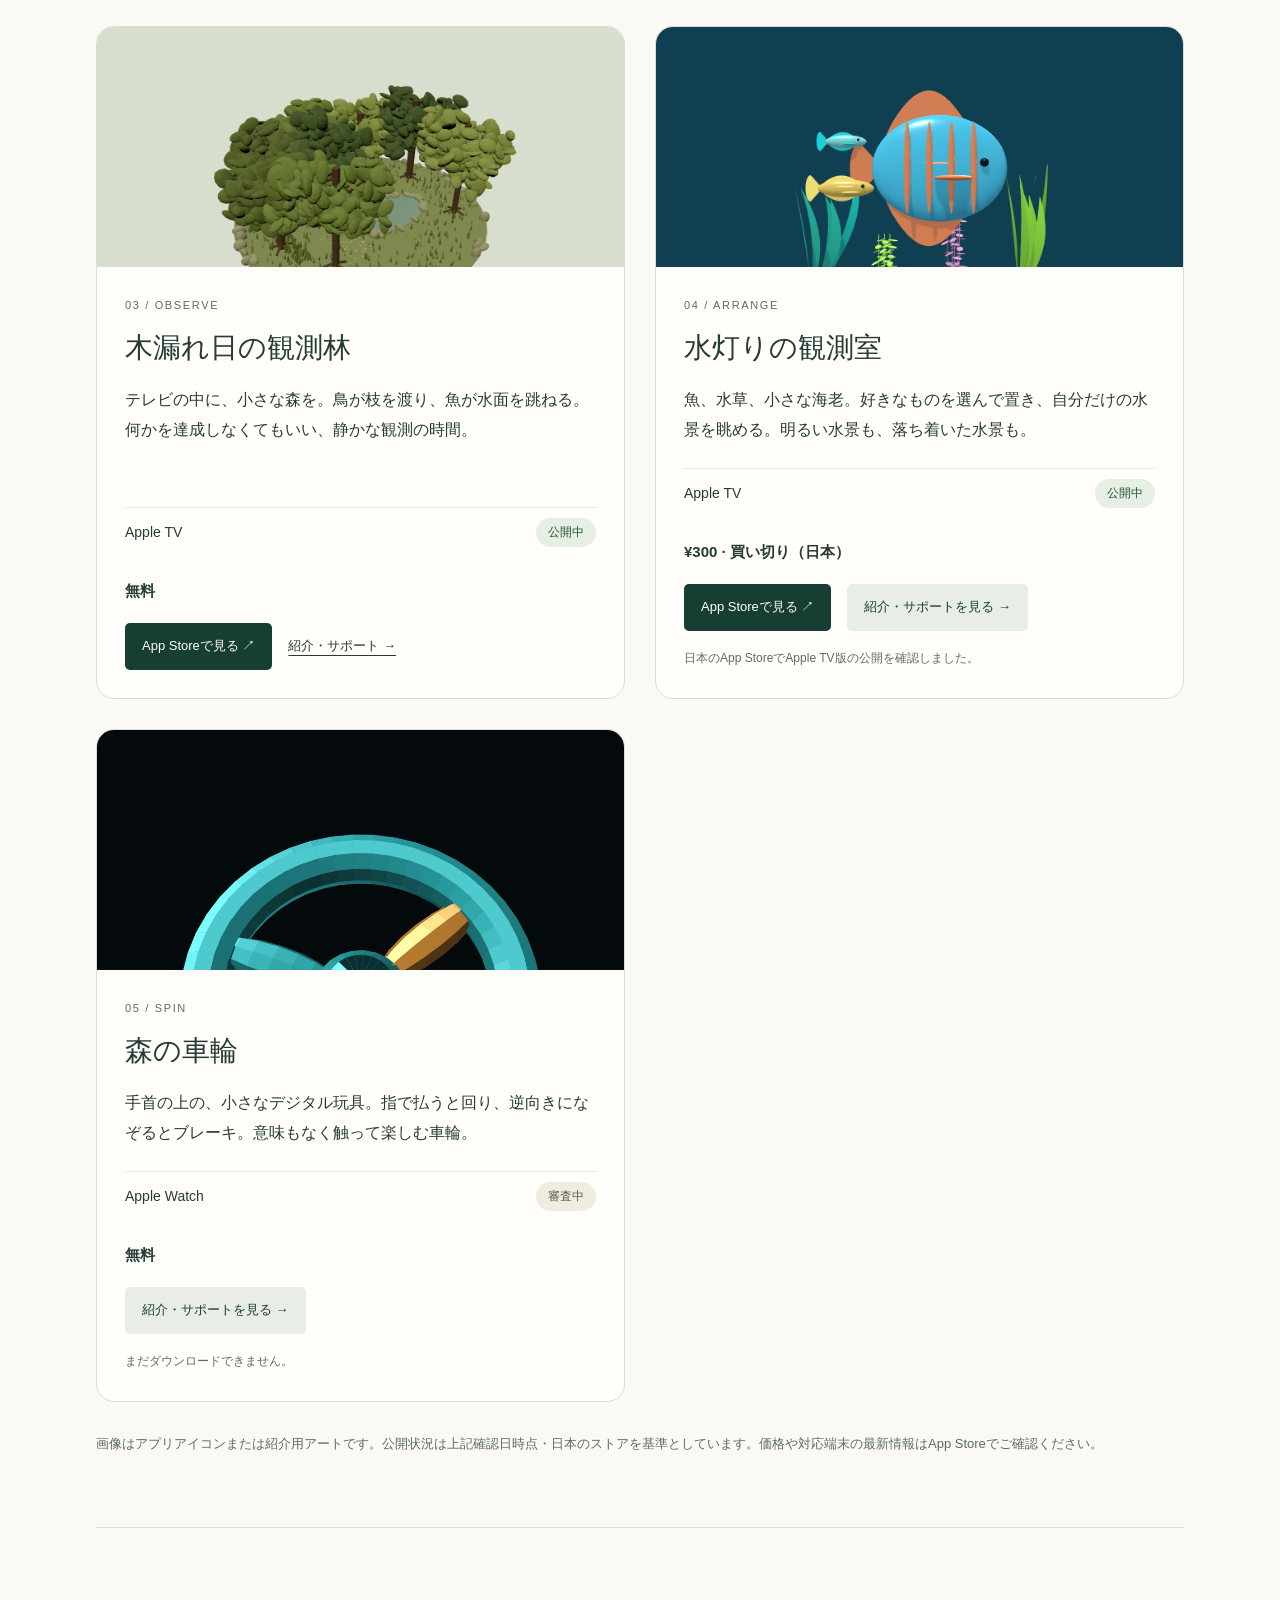
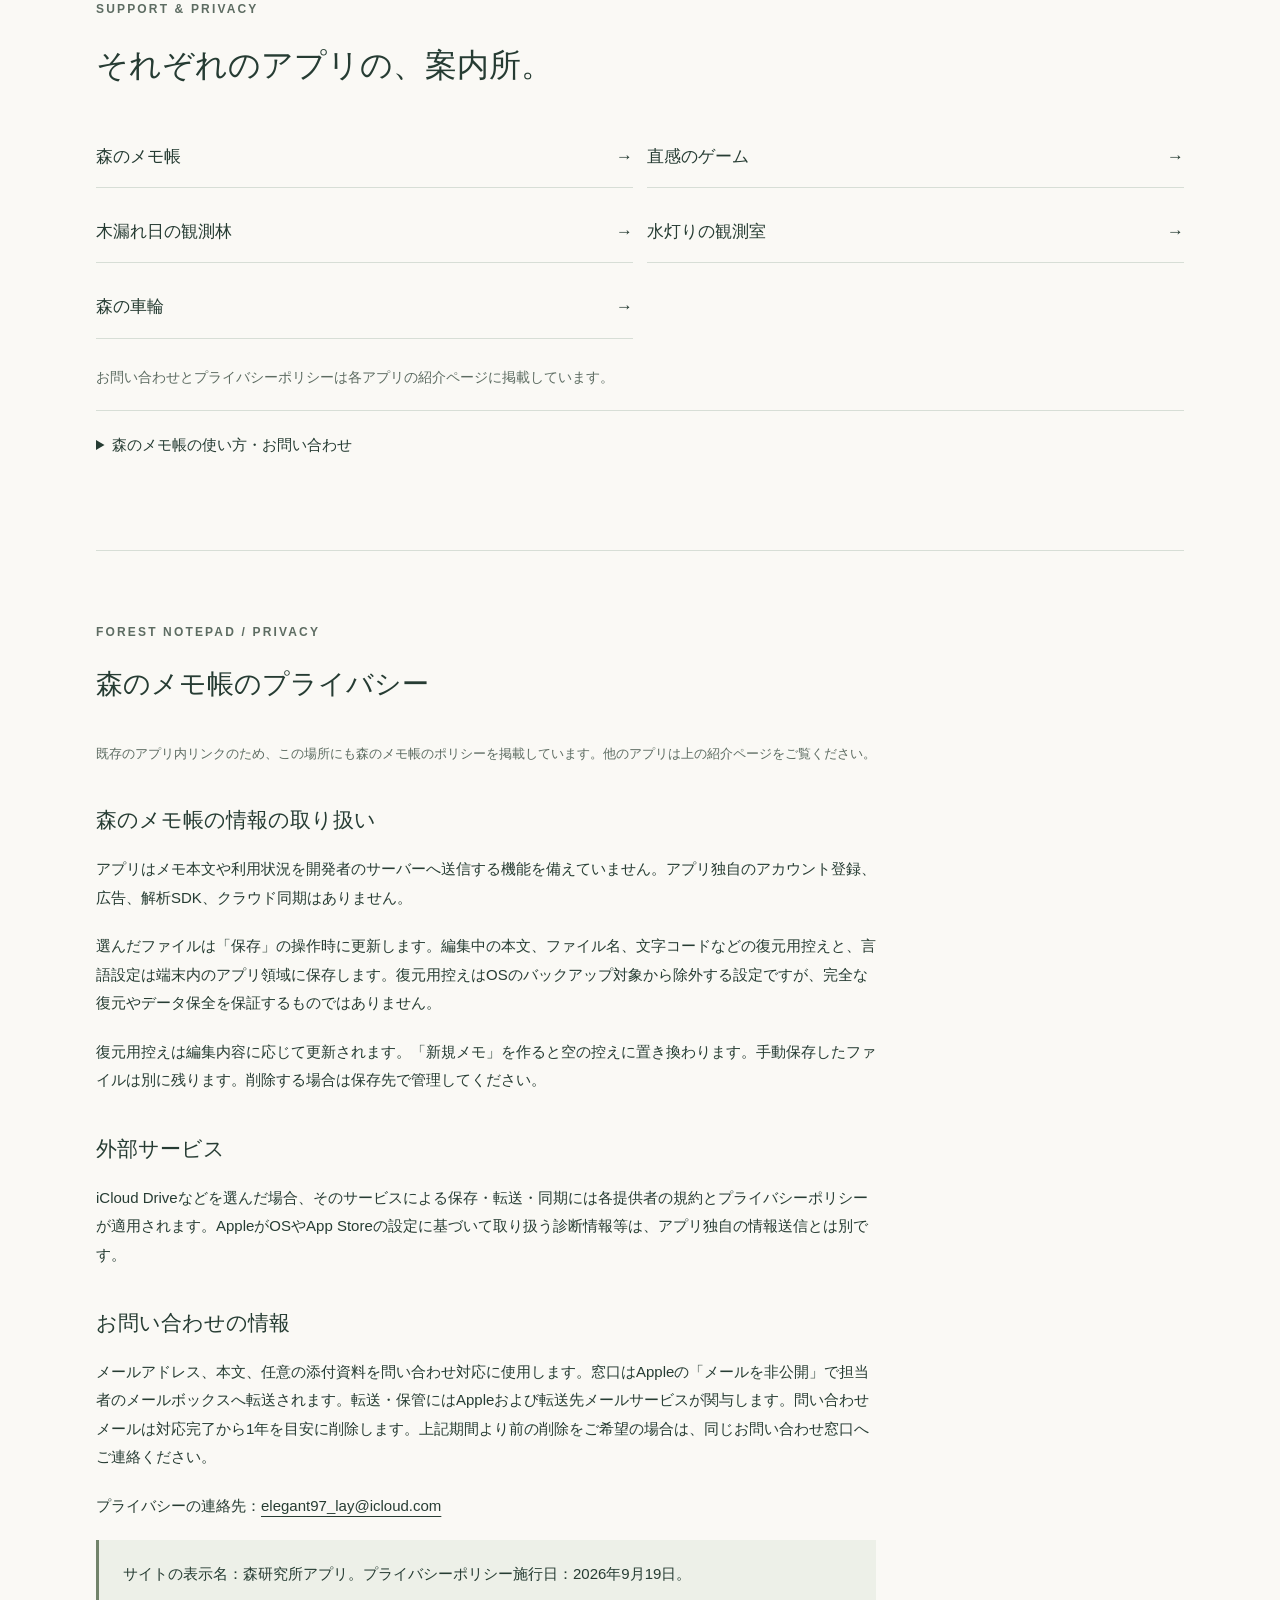
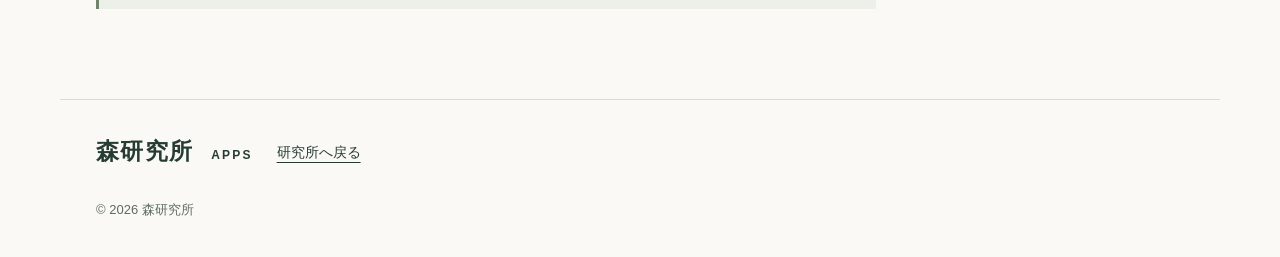
==== commit c1fdde6f: "Confirm Forest Notepad Mac availability on October 1" ====
--- a/apps.html
+++ b/apps.html
@@ -3,9 +3,9 @@
 <body class="catalog"><a class="skip" href="#apps">アプリ一覧へ</a>
 <header><a class="brand" href="apps.html">森研究所 <span>APPS</span></a><nav aria-label="Main"><a href="index.html" data-ja="研究所へ" data-en="Mori Lab">研究所へ</a><a href="#apps" data-ja="アプリ一覧" data-en="Collection">アプリ一覧</a><a href="#support" data-ja="サポート" data-en="Support">サポート</a><button id="language" type="button" aria-label="Switch to English">English</button></nav></header>
 <main id="home"><section class="catalog-hero"><div><p class="eyebrow">MORI LAB / APP COLLECTION</p><h1 data-ja="小さな道具と、<br>眺める時間。" data-en="Small tools.<br>Quiet moments.">小さな道具と、<br>眺める時間。</h1><p class="intro" data-ja="書き留める。直感で選ぶ。森や水景を眺める。<br>森研究所から生まれたアプリを、ひとつの棚に。" data-en="Write a note. Follow a hunch. Watch a little world.<br>All our released and submitted apps, in one place.">書き留める。直感で選ぶ。森や水景を眺める。<br>森研究所から生まれたアプリを、ひとつの棚に。</p><a class="button" href="#apps" data-ja="5つのアプリを見る ↓" data-en="Explore the five apps ↓">5つのアプリを見る ↓</a></div><div class="collection-art" aria-hidden="true"><div class="tile note"><img src="apps-notepad.png" alt="" width="1024" height="1024"></div><div class="tile forest"><img src="apps-forest-observatory.png" alt="" width="1280" height="768"></div><div class="tile cards"><img src="apps-intuition.png" alt="" width="1024" height="1024"></div><div class="tile water"><img src="waterlight-art.png" alt="" width="1280" height="768"></div></div></section>
-<div class="collection-note"><p data-ja="広告なし。アプリ内課金なし。" data-en="No ads. No in-app purchases.">広告なし。アプリ内課金なし。</p><p data-ja="公開状況：2026年9月30日確認。審査中の表示は9月29日の最終確認に基づきます。" data-en="Public availability checked September 30, 2026 (Japan time). Review statuses were last confirmed September 29.">公開状況：2026年9月30日確認。審査中の表示は9月29日の最終確認に基づきます。</p></div>
+<div class="collection-note"><p data-ja="広告なし。アプリ内課金なし。" data-en="No ads. No in-app purchases.">広告なし。アプリ内課金なし。</p><p data-ja="公開状況：2026年10月1日確認。審査中の表示は同日朝のApp Store Connect画面に基づきます。" data-en="Public availability checked October 1, 2026 (Japan time). Review status is based on the App Store Connect screen from that morning.">公開状況：2026年10月1日確認。審査中の表示は同日朝のApp Store Connect画面に基づきます。</p></div>
 <section id="apps" class="section"><p class="eyebrow">THE COLLECTION</p><h2 data-ja="あなたの時間に、ひとつ。" data-en="Find a little space for you.">あなたの時間に、ひとつ。</h2><div class="app-grid">
-<article class="catalog-card" id="app-notepad"><a class="card-art note" href="notepad.html" aria-label="森のメモ帳の紹介"><img src="apps-notepad.png" alt="森のメモ帳のクリップボードアイコン" width="1024" height="1024"></a><div class="card-copy"><p class="card-kicker">01 / WRITE</p><h3 data-ja="森のメモ帳" data-en="Forest Notepad">森のメモ帳</h3><p class="card-description" data-ja="昔のWindowsで作ったテキストファイルも。文字コードを選んで開き、自分の好きな場所へ保存する、シンプルなメモ帳。" data-en="Open older Japanese Windows text files, choose an encoding, and save where you want. A simple home for plain text.">昔のWindowsで作ったテキストファイルも。文字コードを選んで開き、自分の好きな場所へ保存する、シンプルなメモ帳。</p><ul class="release-list"><li><span>iPhone · iPad</span><span class="release live" data-ja="公開中" data-en="Available">公開中</span></li><li><span>Mac</span><span class="release review" data-ja="審査中" data-en="In review">審査中</span></li></ul><p class="price" data-ja="¥300 · 買い切り（日本）" data-en="¥300 · One-time purchase in Japan">¥300 · 買い切り（日本）</p><div class="card-links"><a class="button" href="https://apps.apple.com/jp/app/id6816288116" data-ja="App Storeで見る ↗" data-en="View on the App Store ↗">App Storeで見る ↗</a><a href="notepad.html" data-ja="紹介・サポート →" data-en="Details & support →">紹介・サポート →</a></div></div></article>
+<article class="catalog-card" id="app-notepad"><a class="card-art note" href="notepad.html" aria-label="森のメモ帳の紹介"><img src="apps-notepad.png" alt="森のメモ帳のクリップボードアイコン" width="1024" height="1024"></a><div class="card-copy"><p class="card-kicker">01 / WRITE</p><h3 data-ja="森のメモ帳" data-en="Forest Notepad">森のメモ帳</h3><p class="card-description" data-ja="昔のWindowsで作ったテキストファイルも。文字コードを選んで開き、自分の好きな場所へ保存する、シンプルなメモ帳。" data-en="Open older Japanese Windows text files, choose an encoding, and save where you want. A simple home for plain text.">昔のWindowsで作ったテキストファイルも。文字コードを選んで開き、自分の好きな場所へ保存する、シンプルなメモ帳。</p><ul class="release-list"><li><span>iPhone · iPad</span><span class="release live" data-ja="公開中" data-en="Available">公開中</span></li><li><span>Mac</span><span class="release live" data-ja="公開中" data-en="Available">公開中</span></li></ul><p class="price" data-ja="¥300 · 買い切り（日本）" data-en="¥300 · One-time purchase in Japan">¥300 · 買い切り（日本）</p><div class="card-links"><a class="button" href="https://apps.apple.com/jp/app/id6816288116" data-ja="App Storeで見る ↗" data-en="View on the App Store ↗">App Storeで見る ↗</a><a href="notepad.html" data-ja="紹介・サポート →" data-en="Details & support →">紹介・サポート →</a></div></div></article>
 <article class="catalog-card" id="app-intuition"><a class="card-art cards" href="intuition-game.html" aria-label="直感のゲームの紹介"><img src="apps-intuition.png" alt="直感のゲームのカードアイコン" width="1024" height="1024"></a><div class="card-copy"><p class="card-kicker">02 / CHOOSE</p><h3>直感のゲーム</h3><p class="card-description" data-ja="4枚から、なんとなく1枚。選ぶとすべてのカードが開く、テンポのよい4択ゲーム。能力判定も、占いもありません。" data-en="Four cards. Follow a hunch. Reveal all four, then try again. A simple guessing game, not a test of psychic ability.">4枚から、なんとなく1枚。選ぶとすべてのカードが開く、テンポのよい4択ゲーム。能力判定も、占いもありません。</p><ul class="release-list"><li><span>iPhone · iPad</span><span class="release live" data-ja="公開中" data-en="Available">公開中</span></li></ul><p class="price" data-ja="無料" data-en="Free">無料</p><div class="card-links"><a class="button" href="https://apps.apple.com/jp/app/id6815533406" data-ja="App Storeで見る ↗" data-en="View on the App Store ↗">App Storeで見る ↗</a><a href="intuition-game.html" data-ja="紹介・サポート →" data-en="Details & support →">紹介・サポート →</a></div></div></article>
 <article class="catalog-card" id="app-forest"><a class="card-art forest" href="forest-observatory.html" aria-label="木漏れ日の観測林の紹介"><img src="apps-forest-observatory.png" alt="木々と池のある、小さな立体の森" width="1280" height="768" loading="lazy"></a><div class="card-copy"><p class="card-kicker">03 / OBSERVE</p><h3>木漏れ日の観測林</h3><p class="card-description" data-ja="テレビの中に、小さな森を。鳥が枝を渡り、魚が水面を跳ねる。何かを達成しなくてもいい、静かな観測の時間。" data-en="A little forest on your TV. Birds move between branches; fish jump from the pond. Nothing to achieve. Just time to observe.">テレビの中に、小さな森を。鳥が枝を渡り、魚が水面を跳ねる。何かを達成しなくてもいい、静かな観測の時間。</p><ul class="release-list"><li><span>Apple TV</span><span class="release live" data-ja="公開中" data-en="Available">公開中</span></li></ul><p class="price" data-ja="無料" data-en="Free">無料</p><div class="card-links"><a class="button" href="https://apps.apple.com/jp/app/id6814846496" data-ja="App Storeで見る ↗" data-en="View on the App Store ↗">App Storeで見る ↗</a><a href="forest-observatory.html" data-ja="紹介・サポート →" data-en="Details & support →">紹介・サポート →</a></div></div></article>
 <article class="catalog-card" id="app-waterlight"><a class="card-art water" href="waterlight.html" aria-label="水灯りの観測室の紹介"><img src="waterlight-art.png" alt="青い魚と小魚、鮮やかな水草" width="1280" height="768" loading="lazy"></a><div class="card-copy"><p class="card-kicker">04 / ARRANGE</p><h3>水灯りの観測室</h3><p class="card-description" data-ja="魚、水草、小さな海老。好きなものを選んで置き、自分だけの水景を眺める。明るい水景も、落ち着いた水景も。" data-en="Choose fish, aquatic plants and tiny shrimp. Arrange your own underwater scene, in bright or subdued light.">魚、水草、小さな海老。好きなものを選んで置き、自分だけの水景を眺める。明るい水景も、落ち着いた水景も。</p><ul class="release-list"><li><span>Apple TV</span><span class="release live" data-ja="公開中" data-en="Available">公開中</span></li></ul><p class="price" data-ja="¥300 · 買い切り（日本）" data-en="¥300 · One-time purchase in Japan">¥300 · 買い切り（日本）</p><div class="card-links"><a class="button" href="https://apps.apple.com/jp/app/id6816843127" data-ja="App Storeで見る ↗" data-en="View on the App Store ↗">App Storeで見る ↗</a><a class="button secondary" href="waterlight.html" data-ja="紹介・サポートを見る →" data-en="Details & support →">紹介・サポートを見る →</a></div><p class="availability-note" data-ja="日本のApp StoreでApple TV版の公開を確認しました。" data-en="Available for Apple TV on the Japanese App Store.">日本のApp StoreでApple TV版の公開を確認しました。</p></div></article>
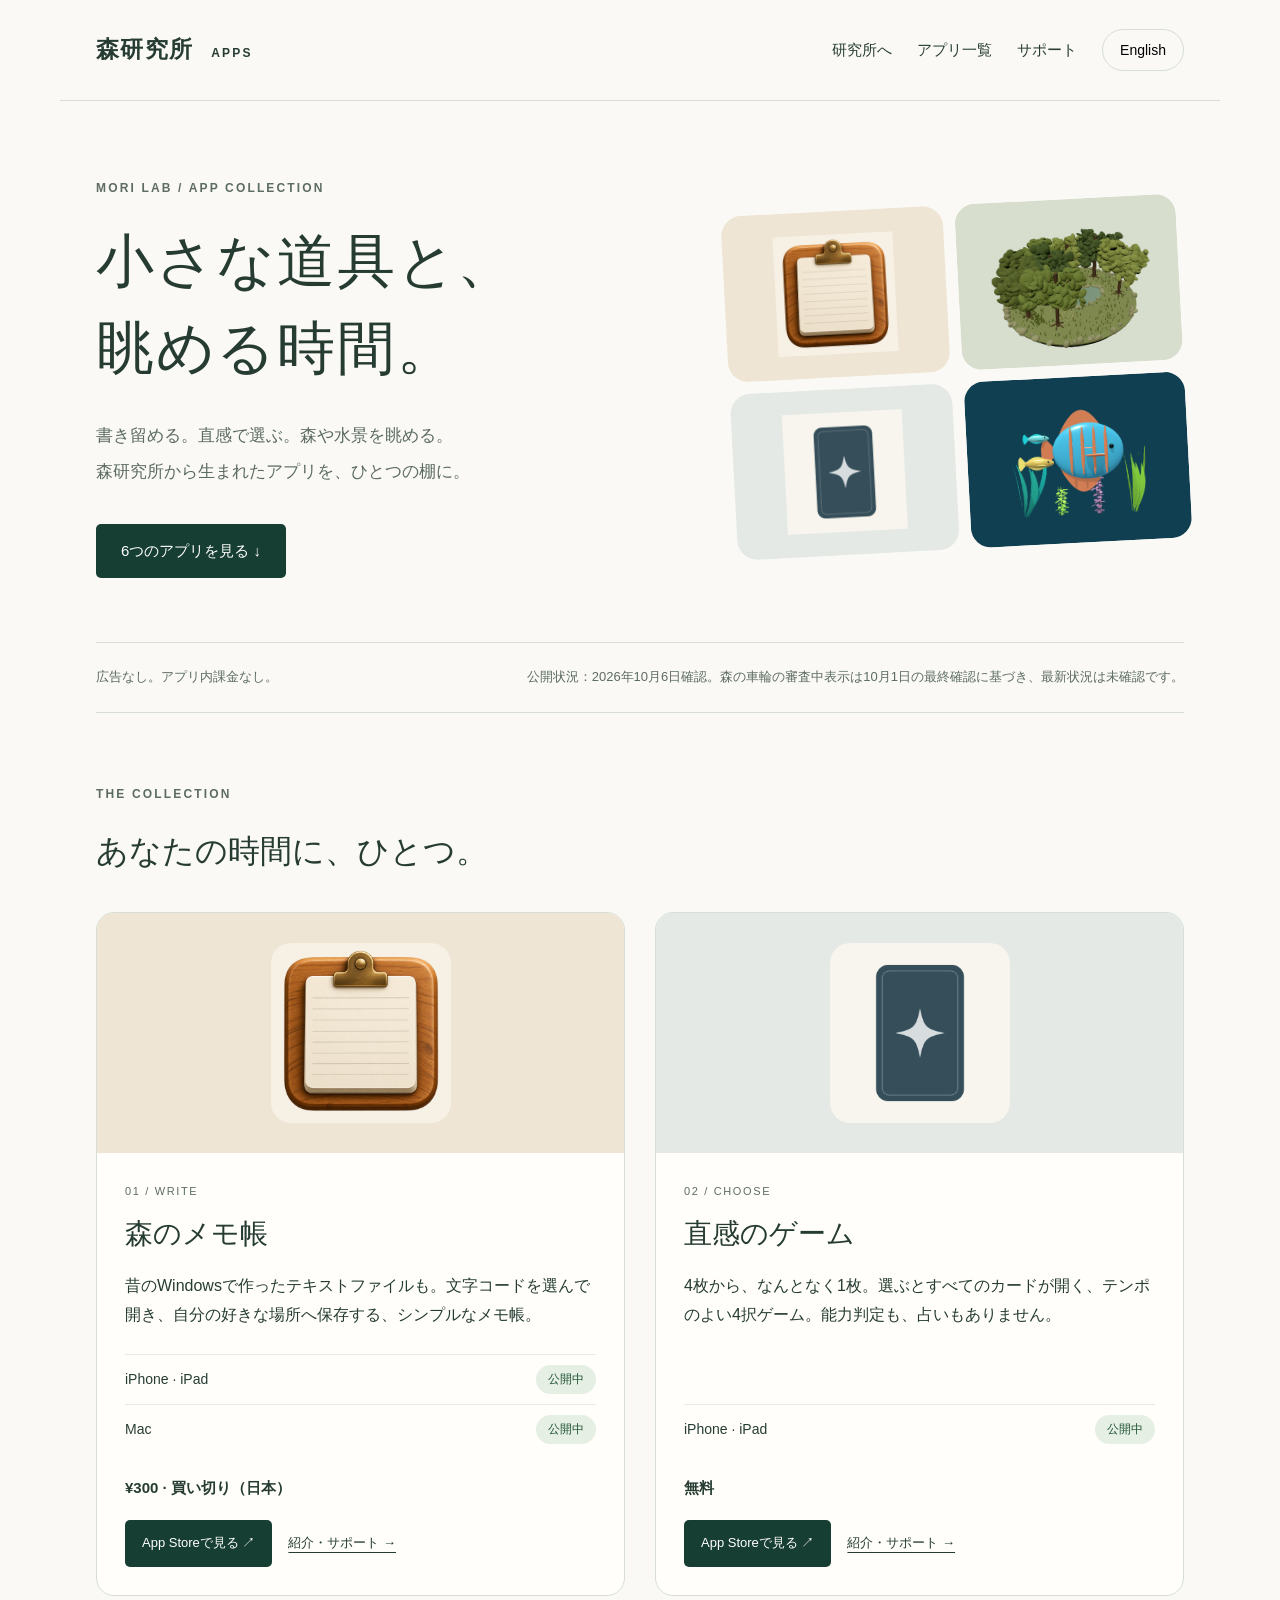
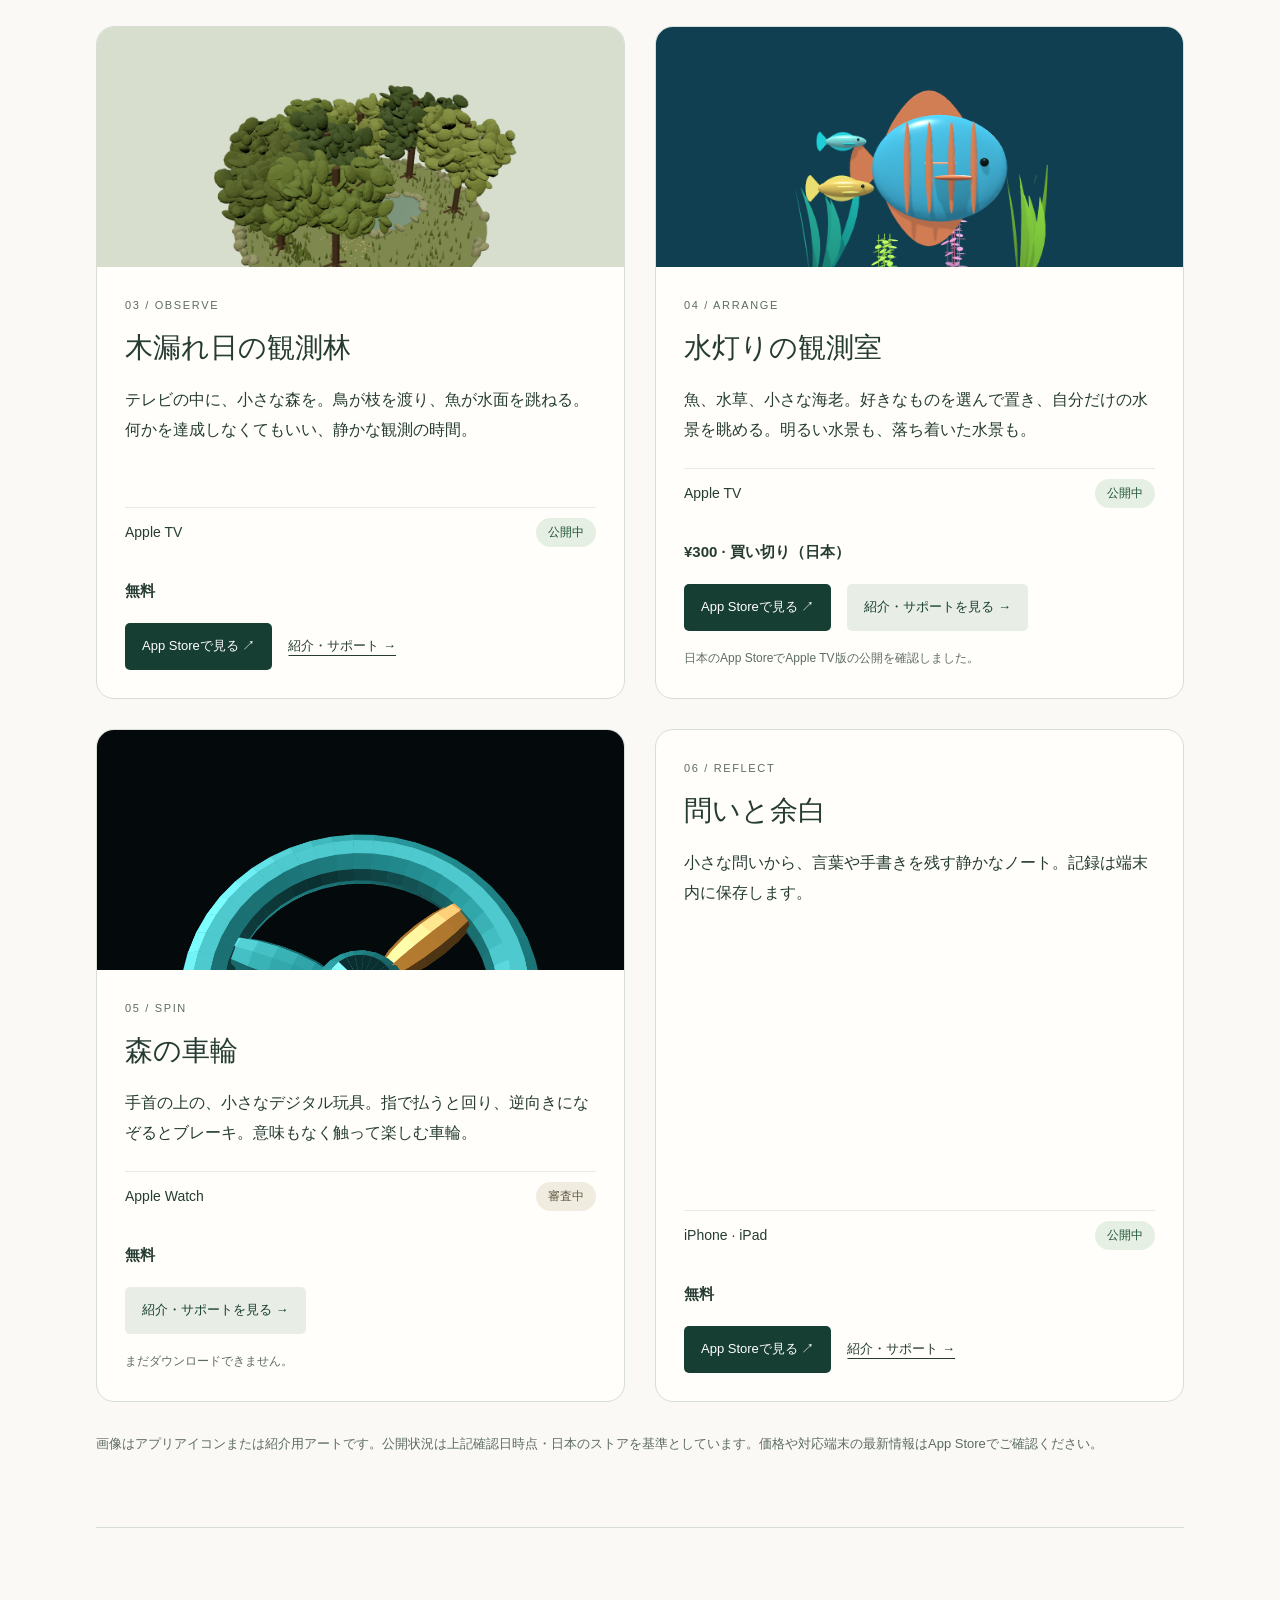
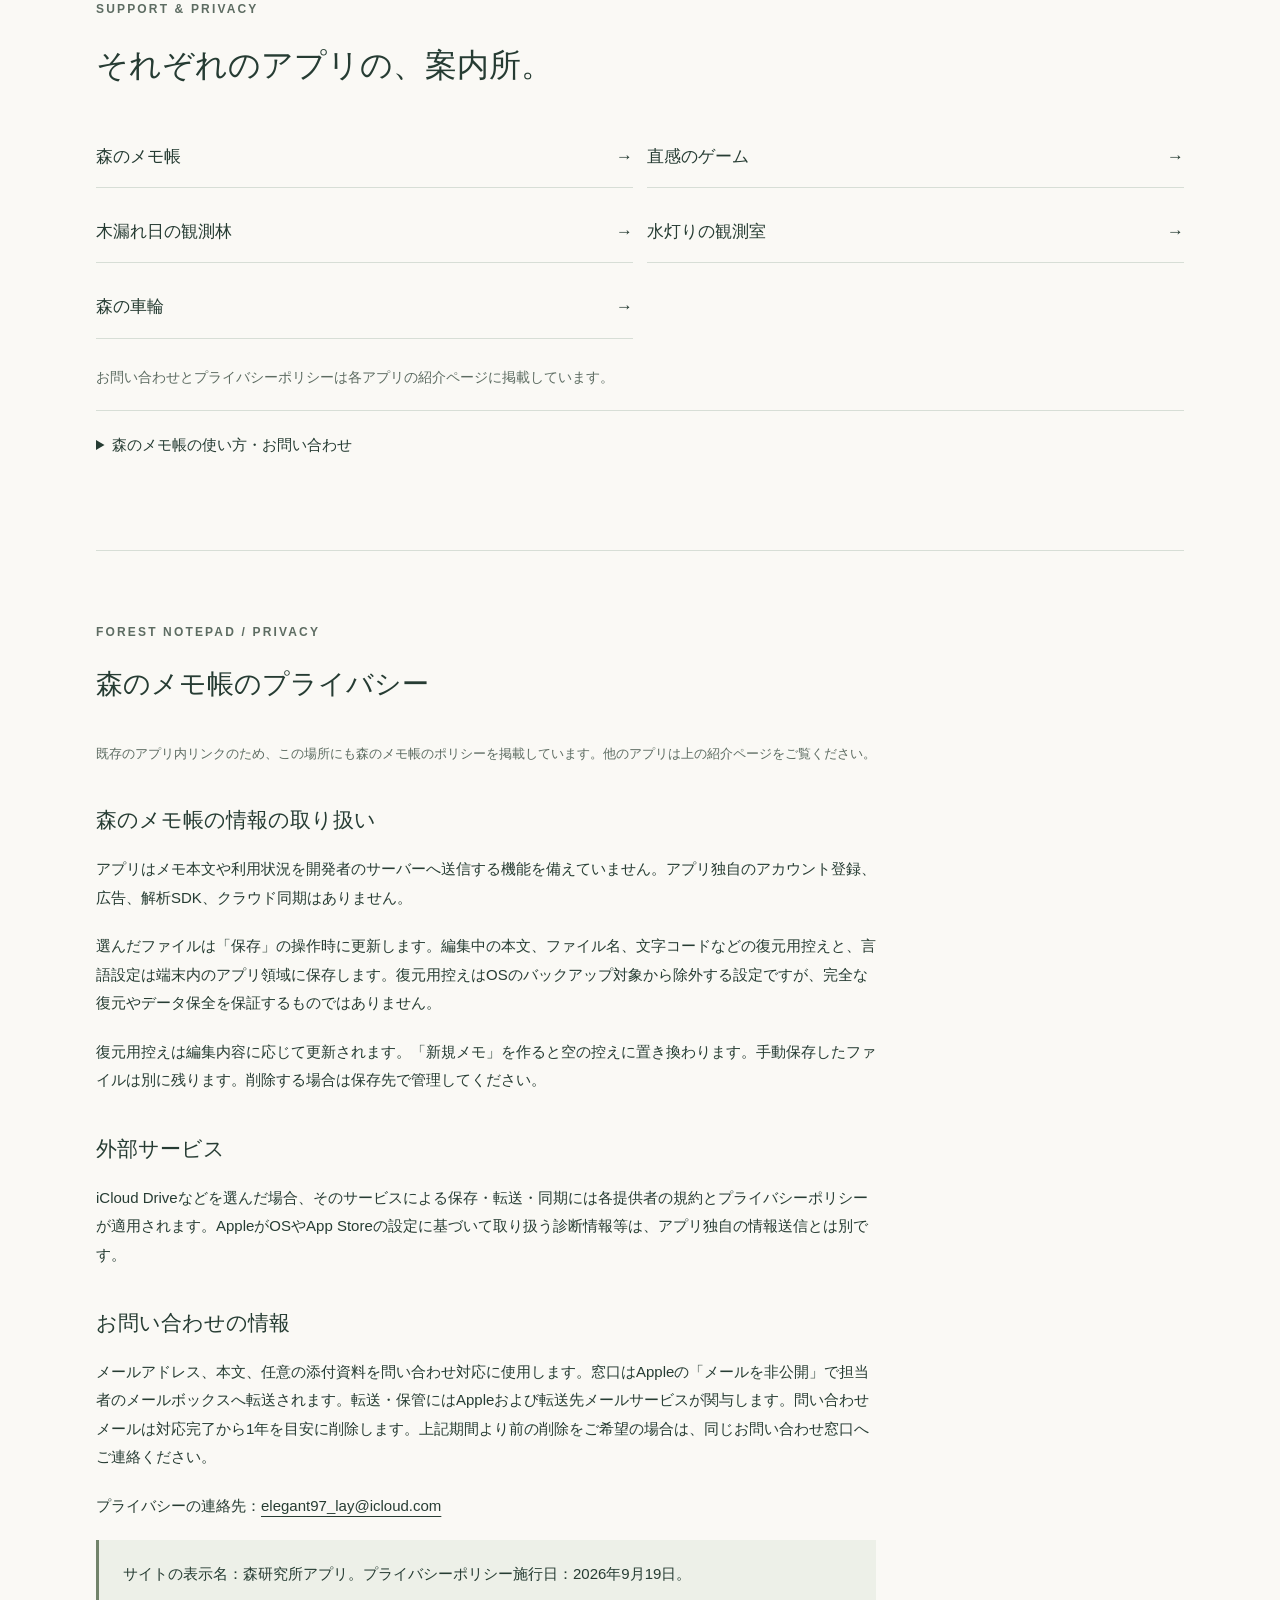
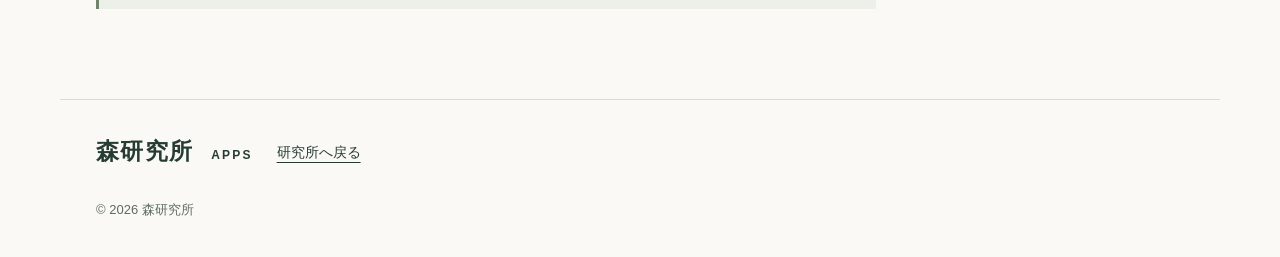
==== commit e2000703: "Update catalog: Toi to Yohaku available on iPhone and iPad" ====
--- a/apps.html
+++ b/apps.html
@@ -2,14 +2,15 @@
 <html lang="ja"><head><meta charset="utf-8"><meta name="viewport" content="width=device-width,initial-scale=1"><meta name="description" content="森研究所のアプリをひとつの棚に。森のメモ帳、直感のゲーム、木漏れ日の観測林、水灯りの観測室の紹介・公開状況・サポート。"><title>森研究所アプリ | 小さな道具と、眺める時間。</title><link rel="icon" href="apps-notepad.png"><link rel="stylesheet" href="apps.css"><link rel="stylesheet" href="apps-catalog.css"></head>
 <body class="catalog"><a class="skip" href="#apps">アプリ一覧へ</a>
 <header><a class="brand" href="apps.html">森研究所 <span>APPS</span></a><nav aria-label="Main"><a href="index.html" data-ja="研究所へ" data-en="Mori Lab">研究所へ</a><a href="#apps" data-ja="アプリ一覧" data-en="Collection">アプリ一覧</a><a href="#support" data-ja="サポート" data-en="Support">サポート</a><button id="language" type="button" aria-label="Switch to English">English</button></nav></header>
-<main id="home"><section class="catalog-hero"><div><p class="eyebrow">MORI LAB / APP COLLECTION</p><h1 data-ja="小さな道具と、<br>眺める時間。" data-en="Small tools.<br>Quiet moments.">小さな道具と、<br>眺める時間。</h1><p class="intro" data-ja="書き留める。直感で選ぶ。森や水景を眺める。<br>森研究所から生まれたアプリを、ひとつの棚に。" data-en="Write a note. Follow a hunch. Watch a little world.<br>All our released and submitted apps, in one place.">書き留める。直感で選ぶ。森や水景を眺める。<br>森研究所から生まれたアプリを、ひとつの棚に。</p><a class="button" href="#apps" data-ja="5つのアプリを見る ↓" data-en="Explore the five apps ↓">5つのアプリを見る ↓</a></div><div class="collection-art" aria-hidden="true"><div class="tile note"><img src="apps-notepad.png" alt="" width="1024" height="1024"></div><div class="tile forest"><img src="apps-forest-observatory.png" alt="" width="1280" height="768"></div><div class="tile cards"><img src="apps-intuition.png" alt="" width="1024" height="1024"></div><div class="tile water"><img src="waterlight-art.png" alt="" width="1280" height="768"></div></div></section>
-<div class="collection-note"><p data-ja="広告なし。アプリ内課金なし。" data-en="No ads. No in-app purchases.">広告なし。アプリ内課金なし。</p><p data-ja="公開状況：2026年10月1日確認。審査中の表示は同日朝のApp Store Connect画面に基づきます。" data-en="Public availability checked October 1, 2026 (Japan time). Review status is based on the App Store Connect screen from that morning.">公開状況：2026年10月1日確認。審査中の表示は同日朝のApp Store Connect画面に基づきます。</p></div>
+<main id="home"><section class="catalog-hero"><div><p class="eyebrow">MORI LAB / APP COLLECTION</p><h1 data-ja="小さな道具と、<br>眺める時間。" data-en="Small tools.<br>Quiet moments.">小さな道具と、<br>眺める時間。</h1><p class="intro" data-ja="書き留める。直感で選ぶ。森や水景を眺める。<br>森研究所から生まれたアプリを、ひとつの棚に。" data-en="Write a note. Follow a hunch. Watch a little world.<br>All our released and submitted apps, in one place.">書き留める。直感で選ぶ。森や水景を眺める。<br>森研究所から生まれたアプリを、ひとつの棚に。</p><a class="button" href="#apps" data-ja="6つのアプリを見る ↓" data-en="Explore the six apps ↓">6つのアプリを見る ↓</a></div><div class="collection-art" aria-hidden="true"><div class="tile note"><img src="apps-notepad.png" alt="" width="1024" height="1024"></div><div class="tile forest"><img src="apps-forest-observatory.png" alt="" width="1280" height="768"></div><div class="tile cards"><img src="apps-intuition.png" alt="" width="1024" height="1024"></div><div class="tile water"><img src="waterlight-art.png" alt="" width="1280" height="768"></div></div></section>
+<div class="collection-note"><p data-ja="広告なし。アプリ内課金なし。" data-en="No ads. No in-app purchases.">広告なし。アプリ内課金なし。</p><p data-ja="公開状況：2026年10月6日確認。森の車輪の審査中表示は10月1日の最終確認に基づき、最新状況は未確認です。" data-en="Public availability checked October 6, 2026 (Japan time). Forest Wheel review status was last verified October 1; its current review status is unconfirmed.">公開状況：2026年10月6日確認。森の車輪の審査中表示は10月1日の最終確認に基づき、最新状況は未確認です。</p></div>
 <section id="apps" class="section"><p class="eyebrow">THE COLLECTION</p><h2 data-ja="あなたの時間に、ひとつ。" data-en="Find a little space for you.">あなたの時間に、ひとつ。</h2><div class="app-grid">
 <article class="catalog-card" id="app-notepad"><a class="card-art note" href="notepad.html" aria-label="森のメモ帳の紹介"><img src="apps-notepad.png" alt="森のメモ帳のクリップボードアイコン" width="1024" height="1024"></a><div class="card-copy"><p class="card-kicker">01 / WRITE</p><h3 data-ja="森のメモ帳" data-en="Forest Notepad">森のメモ帳</h3><p class="card-description" data-ja="昔のWindowsで作ったテキストファイルも。文字コードを選んで開き、自分の好きな場所へ保存する、シンプルなメモ帳。" data-en="Open older Japanese Windows text files, choose an encoding, and save where you want. A simple home for plain text.">昔のWindowsで作ったテキストファイルも。文字コードを選んで開き、自分の好きな場所へ保存する、シンプルなメモ帳。</p><ul class="release-list"><li><span>iPhone · iPad</span><span class="release live" data-ja="公開中" data-en="Available">公開中</span></li><li><span>Mac</span><span class="release live" data-ja="公開中" data-en="Available">公開中</span></li></ul><p class="price" data-ja="¥300 · 買い切り（日本）" data-en="¥300 · One-time purchase in Japan">¥300 · 買い切り（日本）</p><div class="card-links"><a class="button" href="https://apps.apple.com/jp/app/id6816288116" data-ja="App Storeで見る ↗" data-en="View on the App Store ↗">App Storeで見る ↗</a><a href="notepad.html" data-ja="紹介・サポート →" data-en="Details & support →">紹介・サポート →</a></div></div></article>
 <article class="catalog-card" id="app-intuition"><a class="card-art cards" href="intuition-game.html" aria-label="直感のゲームの紹介"><img src="apps-intuition.png" alt="直感のゲームのカードアイコン" width="1024" height="1024"></a><div class="card-copy"><p class="card-kicker">02 / CHOOSE</p><h3>直感のゲーム</h3><p class="card-description" data-ja="4枚から、なんとなく1枚。選ぶとすべてのカードが開く、テンポのよい4択ゲーム。能力判定も、占いもありません。" data-en="Four cards. Follow a hunch. Reveal all four, then try again. A simple guessing game, not a test of psychic ability.">4枚から、なんとなく1枚。選ぶとすべてのカードが開く、テンポのよい4択ゲーム。能力判定も、占いもありません。</p><ul class="release-list"><li><span>iPhone · iPad</span><span class="release live" data-ja="公開中" data-en="Available">公開中</span></li></ul><p class="price" data-ja="無料" data-en="Free">無料</p><div class="card-links"><a class="button" href="https://apps.apple.com/jp/app/id6815533406" data-ja="App Storeで見る ↗" data-en="View on the App Store ↗">App Storeで見る ↗</a><a href="intuition-game.html" data-ja="紹介・サポート →" data-en="Details & support →">紹介・サポート →</a></div></div></article>
 <article class="catalog-card" id="app-forest"><a class="card-art forest" href="forest-observatory.html" aria-label="木漏れ日の観測林の紹介"><img src="apps-forest-observatory.png" alt="木々と池のある、小さな立体の森" width="1280" height="768" loading="lazy"></a><div class="card-copy"><p class="card-kicker">03 / OBSERVE</p><h3>木漏れ日の観測林</h3><p class="card-description" data-ja="テレビの中に、小さな森を。鳥が枝を渡り、魚が水面を跳ねる。何かを達成しなくてもいい、静かな観測の時間。" data-en="A little forest on your TV. Birds move between branches; fish jump from the pond. Nothing to achieve. Just time to observe.">テレビの中に、小さな森を。鳥が枝を渡り、魚が水面を跳ねる。何かを達成しなくてもいい、静かな観測の時間。</p><ul class="release-list"><li><span>Apple TV</span><span class="release live" data-ja="公開中" data-en="Available">公開中</span></li></ul><p class="price" data-ja="無料" data-en="Free">無料</p><div class="card-links"><a class="button" href="https://apps.apple.com/jp/app/id6814846496" data-ja="App Storeで見る ↗" data-en="View on the App Store ↗">App Storeで見る ↗</a><a href="forest-observatory.html" data-ja="紹介・サポート →" data-en="Details & support →">紹介・サポート →</a></div></div></article>
 <article class="catalog-card" id="app-waterlight"><a class="card-art water" href="waterlight.html" aria-label="水灯りの観測室の紹介"><img src="waterlight-art.png" alt="青い魚と小魚、鮮やかな水草" width="1280" height="768" loading="lazy"></a><div class="card-copy"><p class="card-kicker">04 / ARRANGE</p><h3>水灯りの観測室</h3><p class="card-description" data-ja="魚、水草、小さな海老。好きなものを選んで置き、自分だけの水景を眺める。明るい水景も、落ち着いた水景も。" data-en="Choose fish, aquatic plants and tiny shrimp. Arrange your own underwater scene, in bright or subdued light.">魚、水草、小さな海老。好きなものを選んで置き、自分だけの水景を眺める。明るい水景も、落ち着いた水景も。</p><ul class="release-list"><li><span>Apple TV</span><span class="release live" data-ja="公開中" data-en="Available">公開中</span></li></ul><p class="price" data-ja="¥300 · 買い切り（日本）" data-en="¥300 · One-time purchase in Japan">¥300 · 買い切り（日本）</p><div class="card-links"><a class="button" href="https://apps.apple.com/jp/app/id6816843127" data-ja="App Storeで見る ↗" data-en="View on the App Store ↗">App Storeで見る ↗</a><a class="button secondary" href="waterlight.html" data-ja="紹介・サポートを見る →" data-en="Details & support →">紹介・サポートを見る →</a></div><p class="availability-note" data-ja="日本のApp StoreでApple TV版の公開を確認しました。" data-en="Available for Apple TV on the Japanese App Store.">日本のApp StoreでApple TV版の公開を確認しました。</p></div></article>
 <article class="catalog-card" id="app-kururi"><a class="card-art" href="kururi.html" aria-label="森の車輪の紹介"><img src="kururi-icon.png" alt="青緑と金色の車輪" width="1024" height="1024" loading="lazy"></a><div class="card-copy"><p class="card-kicker">05 / SPIN</p><h3>森の車輪</h3><p class="card-description" data-ja="手首の上の、小さなデジタル玩具。指で払うと回り、逆向きになぞるとブレーキ。意味もなく触って楽しむ車輪。" data-en="A small digital toy for your wrist. Flick to spin, swipe the other way to slow down, and touch the center to stop.">手首の上の、小さなデジタル玩具。指で払うと回り、逆向きになぞるとブレーキ。意味もなく触って楽しむ車輪。</p><ul class="release-list"><li><span>Apple Watch</span><span class="release pending" data-ja="審査中" data-en="In review">審査中</span></li></ul><p class="price" data-ja="無料" data-en="Free">無料</p><div class="card-links"><a class="button secondary" href="kururi.html" data-ja="紹介・サポートを見る →" data-en="Details & support →">紹介・サポートを見る →</a></div><p class="availability-note" data-ja="まだダウンロードできません。" data-en="Not available to download yet.">まだダウンロードできません。</p></div></article>
+<article class="catalog-card" id="app-toitoyohaku"><div class="card-copy"><p class="card-kicker">06 / REFLECT</p><h3>問いと余白</h3><p class="card-description" data-ja="小さな問いから、言葉や手書きを残す静かなノート。記録は端末内に保存します。" data-en="A quiet notebook for Japanese prompts, words and handwriting. Entries stay on your device.">小さな問いから、言葉や手書きを残す静かなノート。記録は端末内に保存します。</p><ul class="release-list"><li><span>iPhone · iPad</span><span class="release live" data-ja="公開中" data-en="Available">公開中</span></li></ul><p class="price" data-ja="無料" data-en="Free">無料</p><div class="card-links"><a class="button" href="https://apps.apple.com/jp/app/id6818978114" data-ja="App Storeで見る ↗" data-en="View on the App Store ↗">App Storeで見る ↗</a><a href="toitoyohaku.html" data-ja="紹介・サポート →" data-en="Details &amp; support →">紹介・サポート →</a></div></div></article>
 </div><p class="catalog-caption" data-ja="画像はアプリアイコンまたは紹介用アートです。公開状況は上記確認日時点・日本のストアを基準としています。価格や対応端末の最新情報はApp Storeでご確認ください。" data-en="Images are app icons or promotional artwork. Status reflects the Japanese storefront as of the date above. Check the App Store for current prices and compatibility.">画像はアプリアイコンまたは紹介用アートです。公開状況は上記確認日時点・日本のストアを基準としています。価格や対応端末の最新情報はApp Storeでご確認ください。</p></section>
 <section id="support" class="section"><p class="eyebrow">SUPPORT & PRIVACY</p><h2 data-ja="それぞれのアプリの、案内所。" data-en="A little help, for each app.">それぞれのアプリの、案内所。</h2><div class="support-grid"><a href="notepad.html#support">森のメモ帳 <span>→</span></a><a href="intuition-game.html#support">直感のゲーム <span>→</span></a><a href="forest-observatory.html#support">木漏れ日の観測林 <span>→</span></a><a href="waterlight.html#support">水灯りの観測室 <span>→</span></a><a href="kururi.html#support">森の車輪 <span>→</span></a></div><p class="support-contact" data-ja="お問い合わせとプライバシーポリシーは各アプリの紹介ページに掲載しています。" data-en="Find contact details and the privacy policy on each app’s page.">お問い合わせとプライバシーポリシーは各アプリの紹介ページに掲載しています。</p><details class="legacy-support"><summary data-ja="森のメモ帳の使い方・お問い合わせ" data-en="Forest Notepad instructions & contact">森のメモ帳の使い方・お問い合わせ</summary><div id="support-copy"></div></details></section>
 <section id="privacy" class="section privacy"><p class="eyebrow">FOREST NOTEPAD / PRIVACY</p><h2 data-ja="森のメモ帳のプライバシー" data-en="Forest Notepad privacy">森のメモ帳のプライバシー</h2><p class="catalog-caption" data-ja="既存のアプリ内リンクのため、この場所にも森のメモ帳のポリシーを掲載しています。他のアプリは上の紹介ページをご覧ください。" data-en="This policy remains here for existing in-app links. For other apps, see their individual pages above.">既存のアプリ内リンクのため、この場所にも森のメモ帳のポリシーを掲載しています。他のアプリは上の紹介ページをご覧ください。</p><div id="privacy-copy"></div></section>
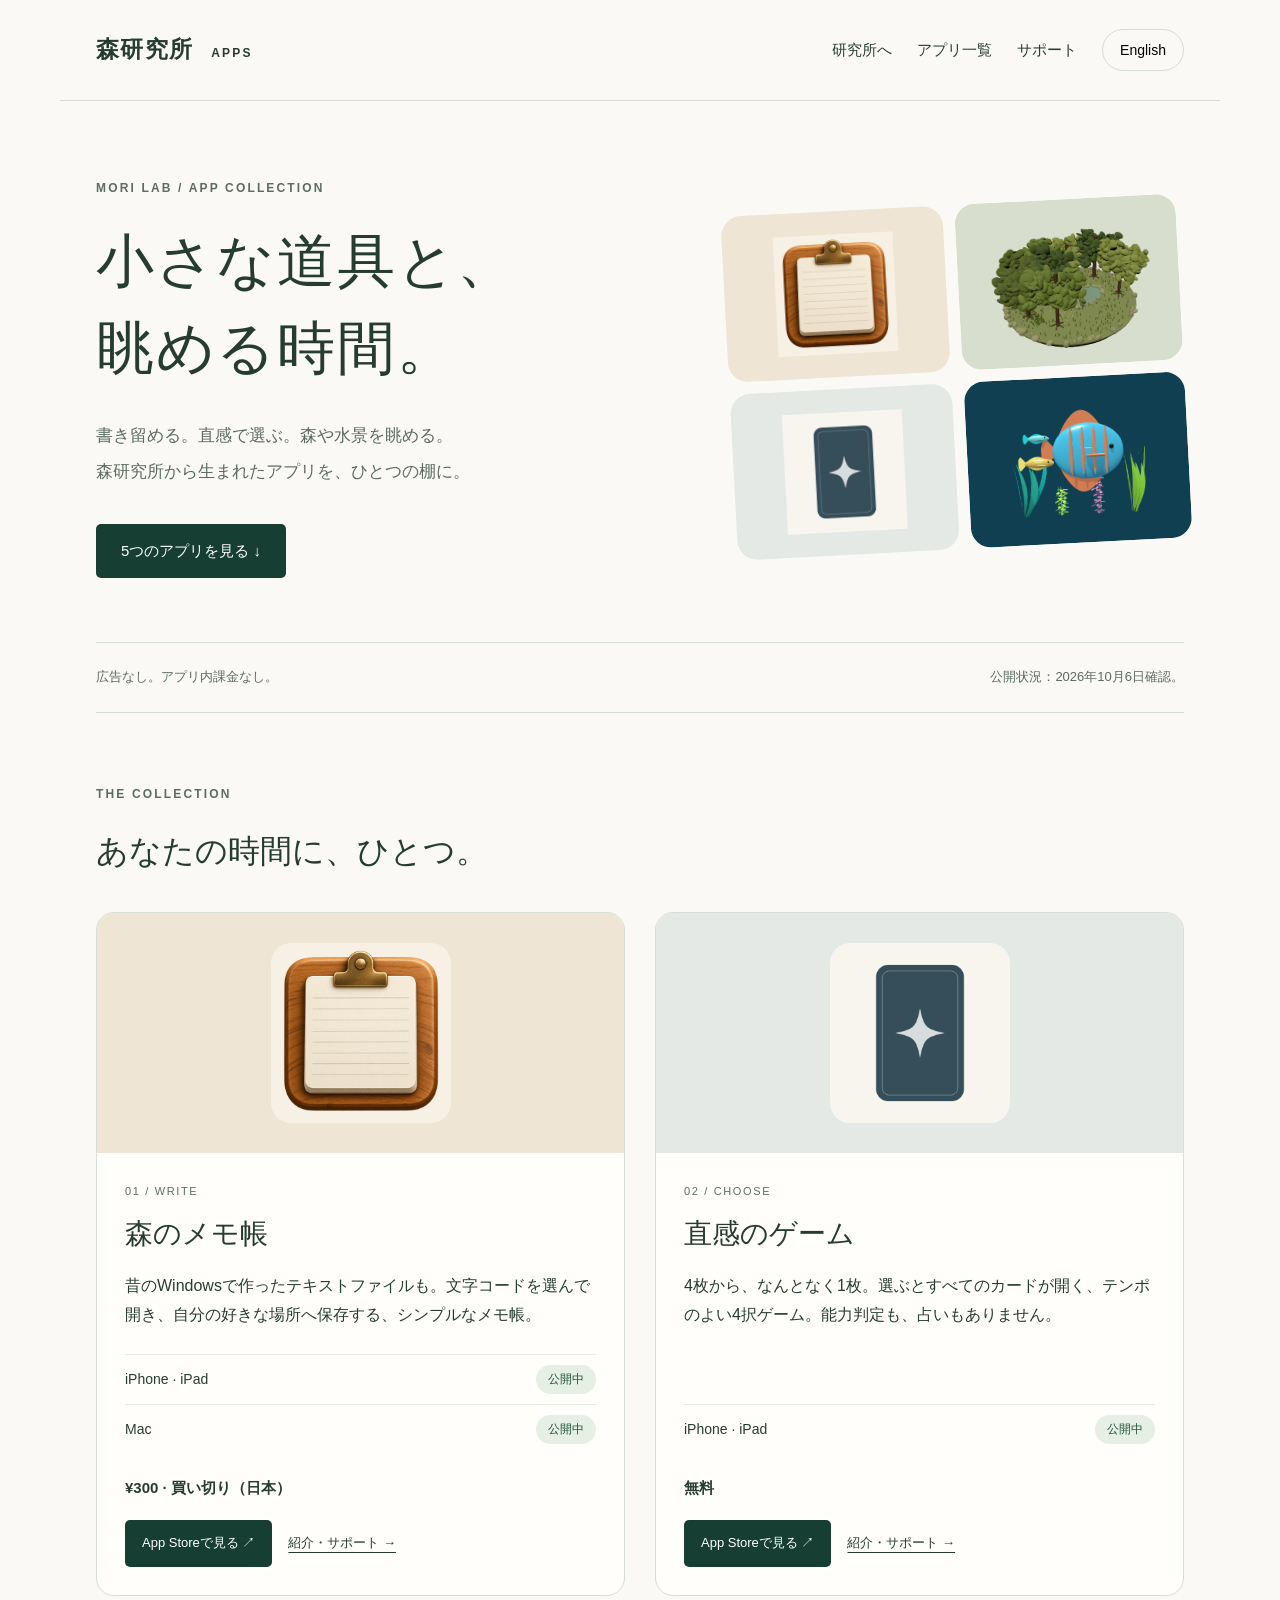
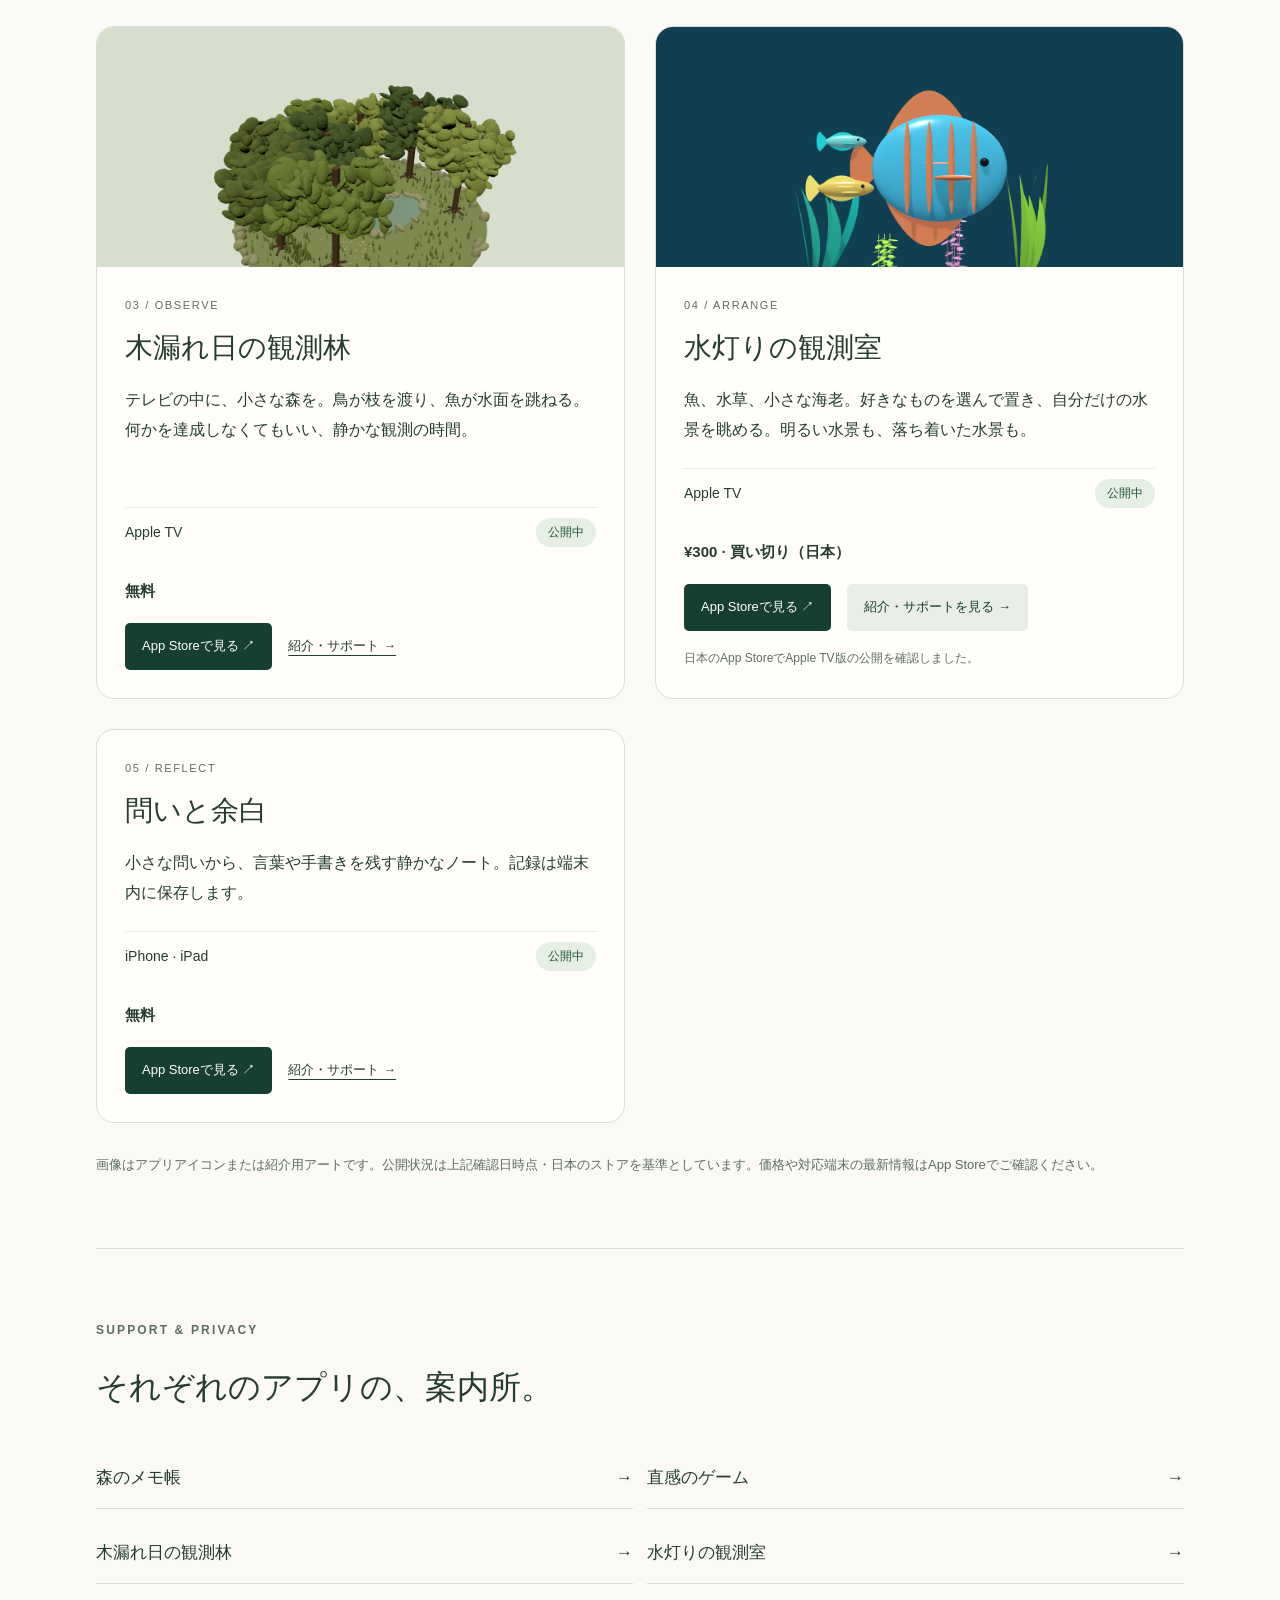
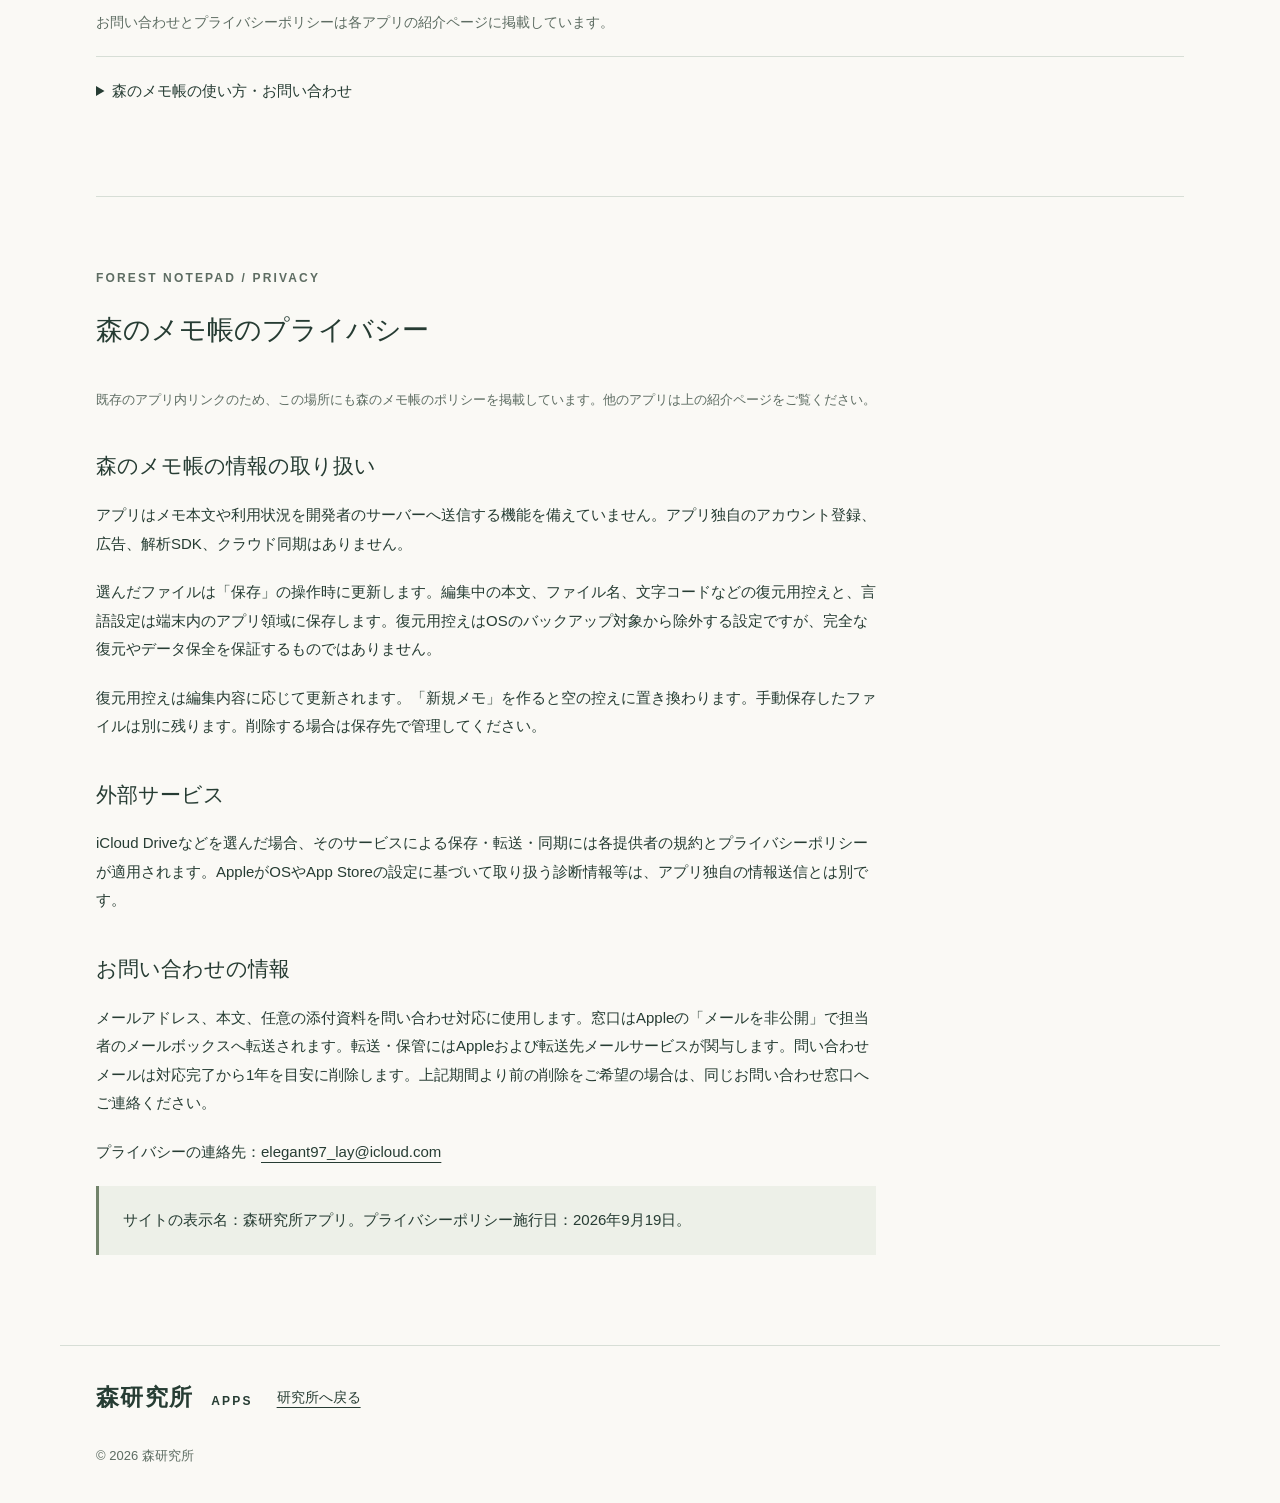
==== commit 80da7021: "Unlist shelved Forest Wheel from app catalog" ====
--- a/apps.html
+++ b/apps.html
@@ -1,17 +1,17 @@
 <!doctype html>
-<html lang="ja"><head><meta charset="utf-8"><meta name="viewport" content="width=device-width,initial-scale=1"><meta name="description" content="森研究所のアプリをひとつの棚に。森のメモ帳、直感のゲーム、木漏れ日の観測林、水灯りの観測室の紹介・公開状況・サポート。"><title>森研究所アプリ | 小さな道具と、眺める時間。</title><link rel="icon" href="apps-notepad.png"><link rel="stylesheet" href="apps.css"><link rel="stylesheet" href="apps-catalog.css"></head>
+<html lang="ja"><head><meta charset="utf-8"><meta name="viewport" content="width=device-width,initial-scale=1"><meta name="description" content="森研究所のアプリをひとつの棚に。森のメモ帳、直感のゲーム、木漏れ日の観測林、水灯りの観測室、問いと余白の紹介・公開状況・サポート。"><title>森研究所アプリ | 小さな道具と、眺める時間。</title><link rel="icon" href="apps-notepad.png"><link rel="stylesheet" href="apps.css"><link rel="stylesheet" href="apps-catalog.css"><script src="mori-analytics.js" defer></script>
+</head>
 <body class="catalog"><a class="skip" href="#apps">アプリ一覧へ</a>
 <header><a class="brand" href="apps.html">森研究所 <span>APPS</span></a><nav aria-label="Main"><a href="index.html" data-ja="研究所へ" data-en="Mori Lab">研究所へ</a><a href="#apps" data-ja="アプリ一覧" data-en="Collection">アプリ一覧</a><a href="#support" data-ja="サポート" data-en="Support">サポート</a><button id="language" type="button" aria-label="Switch to English">English</button></nav></header>
-<main id="home"><section class="catalog-hero"><div><p class="eyebrow">MORI LAB / APP COLLECTION</p><h1 data-ja="小さな道具と、<br>眺める時間。" data-en="Small tools.<br>Quiet moments.">小さな道具と、<br>眺める時間。</h1><p class="intro" data-ja="書き留める。直感で選ぶ。森や水景を眺める。<br>森研究所から生まれたアプリを、ひとつの棚に。" data-en="Write a note. Follow a hunch. Watch a little world.<br>All our released and submitted apps, in one place.">書き留める。直感で選ぶ。森や水景を眺める。<br>森研究所から生まれたアプリを、ひとつの棚に。</p><a class="button" href="#apps" data-ja="6つのアプリを見る ↓" data-en="Explore the six apps ↓">6つのアプリを見る ↓</a></div><div class="collection-art" aria-hidden="true"><div class="tile note"><img src="apps-notepad.png" alt="" width="1024" height="1024"></div><div class="tile forest"><img src="apps-forest-observatory.png" alt="" width="1280" height="768"></div><div class="tile cards"><img src="apps-intuition.png" alt="" width="1024" height="1024"></div><div class="tile water"><img src="waterlight-art.png" alt="" width="1280" height="768"></div></div></section>
-<div class="collection-note"><p data-ja="広告なし。アプリ内課金なし。" data-en="No ads. No in-app purchases.">広告なし。アプリ内課金なし。</p><p data-ja="公開状況：2026年10月6日確認。森の車輪の審査中表示は10月1日の最終確認に基づき、最新状況は未確認です。" data-en="Public availability checked October 6, 2026 (Japan time). Forest Wheel review status was last verified October 1; its current review status is unconfirmed.">公開状況：2026年10月6日確認。森の車輪の審査中表示は10月1日の最終確認に基づき、最新状況は未確認です。</p></div>
+<main id="home"><section class="catalog-hero"><div><p class="eyebrow">MORI LAB / APP COLLECTION</p><h1 data-ja="小さな道具と、<br>眺める時間。" data-en="Small tools.<br>Quiet moments.">小さな道具と、<br>眺める時間。</h1><p class="intro" data-ja="書き留める。直感で選ぶ。森や水景を眺める。<br>森研究所から生まれたアプリを、ひとつの棚に。" data-en="Write a note. Follow a hunch. Watch a little world.<br>Our available apps, in one place.">書き留める。直感で選ぶ。森や水景を眺める。<br>森研究所から生まれたアプリを、ひとつの棚に。</p><a class="button" href="#apps" data-ja="5つのアプリを見る ↓" data-en="Explore the five apps ↓">5つのアプリを見る ↓</a></div><div class="collection-art" aria-hidden="true"><div class="tile note"><img src="apps-notepad.png" alt="" width="1024" height="1024"></div><div class="tile forest"><img src="apps-forest-observatory.png" alt="" width="1280" height="768"></div><div class="tile cards"><img src="apps-intuition.png" alt="" width="1024" height="1024"></div><div class="tile water"><img src="waterlight-art.png" alt="" width="1280" height="768"></div></div></section>
+<div class="collection-note"><p data-ja="広告なし。アプリ内課金なし。" data-en="No ads. No in-app purchases.">広告なし。アプリ内課金なし。</p><p data-ja="公開状況：2026年10月6日確認。" data-en="Public availability checked October 6, 2026 (Japan time).">公開状況：2026年10月6日確認。</p></div>
 <section id="apps" class="section"><p class="eyebrow">THE COLLECTION</p><h2 data-ja="あなたの時間に、ひとつ。" data-en="Find a little space for you.">あなたの時間に、ひとつ。</h2><div class="app-grid">
 <article class="catalog-card" id="app-notepad"><a class="card-art note" href="notepad.html" aria-label="森のメモ帳の紹介"><img src="apps-notepad.png" alt="森のメモ帳のクリップボードアイコン" width="1024" height="1024"></a><div class="card-copy"><p class="card-kicker">01 / WRITE</p><h3 data-ja="森のメモ帳" data-en="Forest Notepad">森のメモ帳</h3><p class="card-description" data-ja="昔のWindowsで作ったテキストファイルも。文字コードを選んで開き、自分の好きな場所へ保存する、シンプルなメモ帳。" data-en="Open older Japanese Windows text files, choose an encoding, and save where you want. A simple home for plain text.">昔のWindowsで作ったテキストファイルも。文字コードを選んで開き、自分の好きな場所へ保存する、シンプルなメモ帳。</p><ul class="release-list"><li><span>iPhone · iPad</span><span class="release live" data-ja="公開中" data-en="Available">公開中</span></li><li><span>Mac</span><span class="release live" data-ja="公開中" data-en="Available">公開中</span></li></ul><p class="price" data-ja="¥300 · 買い切り（日本）" data-en="¥300 · One-time purchase in Japan">¥300 · 買い切り（日本）</p><div class="card-links"><a class="button" href="https://apps.apple.com/jp/app/id6816288116" data-ja="App Storeで見る ↗" data-en="View on the App Store ↗">App Storeで見る ↗</a><a href="notepad.html" data-ja="紹介・サポート →" data-en="Details & support →">紹介・サポート →</a></div></div></article>
 <article class="catalog-card" id="app-intuition"><a class="card-art cards" href="intuition-game.html" aria-label="直感のゲームの紹介"><img src="apps-intuition.png" alt="直感のゲームのカードアイコン" width="1024" height="1024"></a><div class="card-copy"><p class="card-kicker">02 / CHOOSE</p><h3>直感のゲーム</h3><p class="card-description" data-ja="4枚から、なんとなく1枚。選ぶとすべてのカードが開く、テンポのよい4択ゲーム。能力判定も、占いもありません。" data-en="Four cards. Follow a hunch. Reveal all four, then try again. A simple guessing game, not a test of psychic ability.">4枚から、なんとなく1枚。選ぶとすべてのカードが開く、テンポのよい4択ゲーム。能力判定も、占いもありません。</p><ul class="release-list"><li><span>iPhone · iPad</span><span class="release live" data-ja="公開中" data-en="Available">公開中</span></li></ul><p class="price" data-ja="無料" data-en="Free">無料</p><div class="card-links"><a class="button" href="https://apps.apple.com/jp/app/id6815533406" data-ja="App Storeで見る ↗" data-en="View on the App Store ↗">App Storeで見る ↗</a><a href="intuition-game.html" data-ja="紹介・サポート →" data-en="Details & support →">紹介・サポート →</a></div></div></article>
 <article class="catalog-card" id="app-forest"><a class="card-art forest" href="forest-observatory.html" aria-label="木漏れ日の観測林の紹介"><img src="apps-forest-observatory.png" alt="木々と池のある、小さな立体の森" width="1280" height="768" loading="lazy"></a><div class="card-copy"><p class="card-kicker">03 / OBSERVE</p><h3>木漏れ日の観測林</h3><p class="card-description" data-ja="テレビの中に、小さな森を。鳥が枝を渡り、魚が水面を跳ねる。何かを達成しなくてもいい、静かな観測の時間。" data-en="A little forest on your TV. Birds move between branches; fish jump from the pond. Nothing to achieve. Just time to observe.">テレビの中に、小さな森を。鳥が枝を渡り、魚が水面を跳ねる。何かを達成しなくてもいい、静かな観測の時間。</p><ul class="release-list"><li><span>Apple TV</span><span class="release live" data-ja="公開中" data-en="Available">公開中</span></li></ul><p class="price" data-ja="無料" data-en="Free">無料</p><div class="card-links"><a class="button" href="https://apps.apple.com/jp/app/id6814846496" data-ja="App Storeで見る ↗" data-en="View on the App Store ↗">App Storeで見る ↗</a><a href="forest-observatory.html" data-ja="紹介・サポート →" data-en="Details & support →">紹介・サポート →</a></div></div></article>
 <article class="catalog-card" id="app-waterlight"><a class="card-art water" href="waterlight.html" aria-label="水灯りの観測室の紹介"><img src="waterlight-art.png" alt="青い魚と小魚、鮮やかな水草" width="1280" height="768" loading="lazy"></a><div class="card-copy"><p class="card-kicker">04 / ARRANGE</p><h3>水灯りの観測室</h3><p class="card-description" data-ja="魚、水草、小さな海老。好きなものを選んで置き、自分だけの水景を眺める。明るい水景も、落ち着いた水景も。" data-en="Choose fish, aquatic plants and tiny shrimp. Arrange your own underwater scene, in bright or subdued light.">魚、水草、小さな海老。好きなものを選んで置き、自分だけの水景を眺める。明るい水景も、落ち着いた水景も。</p><ul class="release-list"><li><span>Apple TV</span><span class="release live" data-ja="公開中" data-en="Available">公開中</span></li></ul><p class="price" data-ja="¥300 · 買い切り（日本）" data-en="¥300 · One-time purchase in Japan">¥300 · 買い切り（日本）</p><div class="card-links"><a class="button" href="https://apps.apple.com/jp/app/id6816843127" data-ja="App Storeで見る ↗" data-en="View on the App Store ↗">App Storeで見る ↗</a><a class="button secondary" href="waterlight.html" data-ja="紹介・サポートを見る →" data-en="Details & support →">紹介・サポートを見る →</a></div><p class="availability-note" data-ja="日本のApp StoreでApple TV版の公開を確認しました。" data-en="Available for Apple TV on the Japanese App Store.">日本のApp StoreでApple TV版の公開を確認しました。</p></div></article>
-<article class="catalog-card" id="app-kururi"><a class="card-art" href="kururi.html" aria-label="森の車輪の紹介"><img src="kururi-icon.png" alt="青緑と金色の車輪" width="1024" height="1024" loading="lazy"></a><div class="card-copy"><p class="card-kicker">05 / SPIN</p><h3>森の車輪</h3><p class="card-description" data-ja="手首の上の、小さなデジタル玩具。指で払うと回り、逆向きになぞるとブレーキ。意味もなく触って楽しむ車輪。" data-en="A small digital toy for your wrist. Flick to spin, swipe the other way to slow down, and touch the center to stop.">手首の上の、小さなデジタル玩具。指で払うと回り、逆向きになぞるとブレーキ。意味もなく触って楽しむ車輪。</p><ul class="release-list"><li><span>Apple Watch</span><span class="release pending" data-ja="審査中" data-en="In review">審査中</span></li></ul><p class="price" data-ja="無料" data-en="Free">無料</p><div class="card-links"><a class="button secondary" href="kururi.html" data-ja="紹介・サポートを見る →" data-en="Details & support →">紹介・サポートを見る →</a></div><p class="availability-note" data-ja="まだダウンロードできません。" data-en="Not available to download yet.">まだダウンロードできません。</p></div></article>
-<article class="catalog-card" id="app-toitoyohaku"><div class="card-copy"><p class="card-kicker">06 / REFLECT</p><h3>問いと余白</h3><p class="card-description" data-ja="小さな問いから、言葉や手書きを残す静かなノート。記録は端末内に保存します。" data-en="A quiet notebook for Japanese prompts, words and handwriting. Entries stay on your device.">小さな問いから、言葉や手書きを残す静かなノート。記録は端末内に保存します。</p><ul class="release-list"><li><span>iPhone · iPad</span><span class="release live" data-ja="公開中" data-en="Available">公開中</span></li></ul><p class="price" data-ja="無料" data-en="Free">無料</p><div class="card-links"><a class="button" href="https://apps.apple.com/jp/app/id6818978114" data-ja="App Storeで見る ↗" data-en="View on the App Store ↗">App Storeで見る ↗</a><a href="toitoyohaku.html" data-ja="紹介・サポート →" data-en="Details &amp; support →">紹介・サポート →</a></div></div></article>
+<article class="catalog-card" id="app-toitoyohaku"><div class="card-copy"><p class="card-kicker">05 / REFLECT</p><h3>問いと余白</h3><p class="card-description" data-ja="小さな問いから、言葉や手書きを残す静かなノート。記録は端末内に保存します。" data-en="A quiet notebook for Japanese prompts, words and handwriting. Entries stay on your device.">小さな問いから、言葉や手書きを残す静かなノート。記録は端末内に保存します。</p><ul class="release-list"><li><span>iPhone · iPad</span><span class="release live" data-ja="公開中" data-en="Available">公開中</span></li></ul><p class="price" data-ja="無料" data-en="Free">無料</p><div class="card-links"><a class="button" href="https://apps.apple.com/jp/app/id6818978114" data-ja="App Storeで見る ↗" data-en="View on the App Store ↗">App Storeで見る ↗</a><a href="toitoyohaku.html" data-ja="紹介・サポート →" data-en="Details &amp; support →">紹介・サポート →</a></div></div></article>
 </div><p class="catalog-caption" data-ja="画像はアプリアイコンまたは紹介用アートです。公開状況は上記確認日時点・日本のストアを基準としています。価格や対応端末の最新情報はApp Storeでご確認ください。" data-en="Images are app icons or promotional artwork. Status reflects the Japanese storefront as of the date above. Check the App Store for current prices and compatibility.">画像はアプリアイコンまたは紹介用アートです。公開状況は上記確認日時点・日本のストアを基準としています。価格や対応端末の最新情報はApp Storeでご確認ください。</p></section>
-<section id="support" class="section"><p class="eyebrow">SUPPORT & PRIVACY</p><h2 data-ja="それぞれのアプリの、案内所。" data-en="A little help, for each app.">それぞれのアプリの、案内所。</h2><div class="support-grid"><a href="notepad.html#support">森のメモ帳 <span>→</span></a><a href="intuition-game.html#support">直感のゲーム <span>→</span></a><a href="forest-observatory.html#support">木漏れ日の観測林 <span>→</span></a><a href="waterlight.html#support">水灯りの観測室 <span>→</span></a><a href="kururi.html#support">森の車輪 <span>→</span></a></div><p class="support-contact" data-ja="お問い合わせとプライバシーポリシーは各アプリの紹介ページに掲載しています。" data-en="Find contact details and the privacy policy on each app’s page.">お問い合わせとプライバシーポリシーは各アプリの紹介ページに掲載しています。</p><details class="legacy-support"><summary data-ja="森のメモ帳の使い方・お問い合わせ" data-en="Forest Notepad instructions & contact">森のメモ帳の使い方・お問い合わせ</summary><div id="support-copy"></div></details></section>
+<section id="support" class="section"><p class="eyebrow">SUPPORT & PRIVACY</p><h2 data-ja="それぞれのアプリの、案内所。" data-en="A little help, for each app.">それぞれのアプリの、案内所。</h2><div class="support-grid"><a href="notepad.html#support">森のメモ帳 <span>→</span></a><a href="intuition-game.html#support">直感のゲーム <span>→</span></a><a href="forest-observatory.html#support">木漏れ日の観測林 <span>→</span></a><a href="waterlight.html#support">水灯りの観測室 <span>→</span></a></div><p class="support-contact" data-ja="お問い合わせとプライバシーポリシーは各アプリの紹介ページに掲載しています。" data-en="Find contact details and the privacy policy on each app’s page.">お問い合わせとプライバシーポリシーは各アプリの紹介ページに掲載しています。</p><details class="legacy-support"><summary data-ja="森のメモ帳の使い方・お問い合わせ" data-en="Forest Notepad instructions & contact">森のメモ帳の使い方・お問い合わせ</summary><div id="support-copy"></div></details></section>
 <section id="privacy" class="section privacy"><p class="eyebrow">FOREST NOTEPAD / PRIVACY</p><h2 data-ja="森のメモ帳のプライバシー" data-en="Forest Notepad privacy">森のメモ帳のプライバシー</h2><p class="catalog-caption" data-ja="既存のアプリ内リンクのため、この場所にも森のメモ帳のポリシーを掲載しています。他のアプリは上の紹介ページをご覧ください。" data-en="This policy remains here for existing in-app links. For other apps, see their individual pages above.">既存のアプリ内リンクのため、この場所にも森のメモ帳のポリシーを掲載しています。他のアプリは上の紹介ページをご覧ください。</p><div id="privacy-copy"></div></section>
 </main><footer><a class="brand" href="apps.html">森研究所 <span>APPS</span></a><a href="index.html" data-ja="研究所へ戻る" data-en="Back to Mori Lab">研究所へ戻る</a><p>© 2026 森研究所</p></footer><script src="apps.js"></script></body></html>
